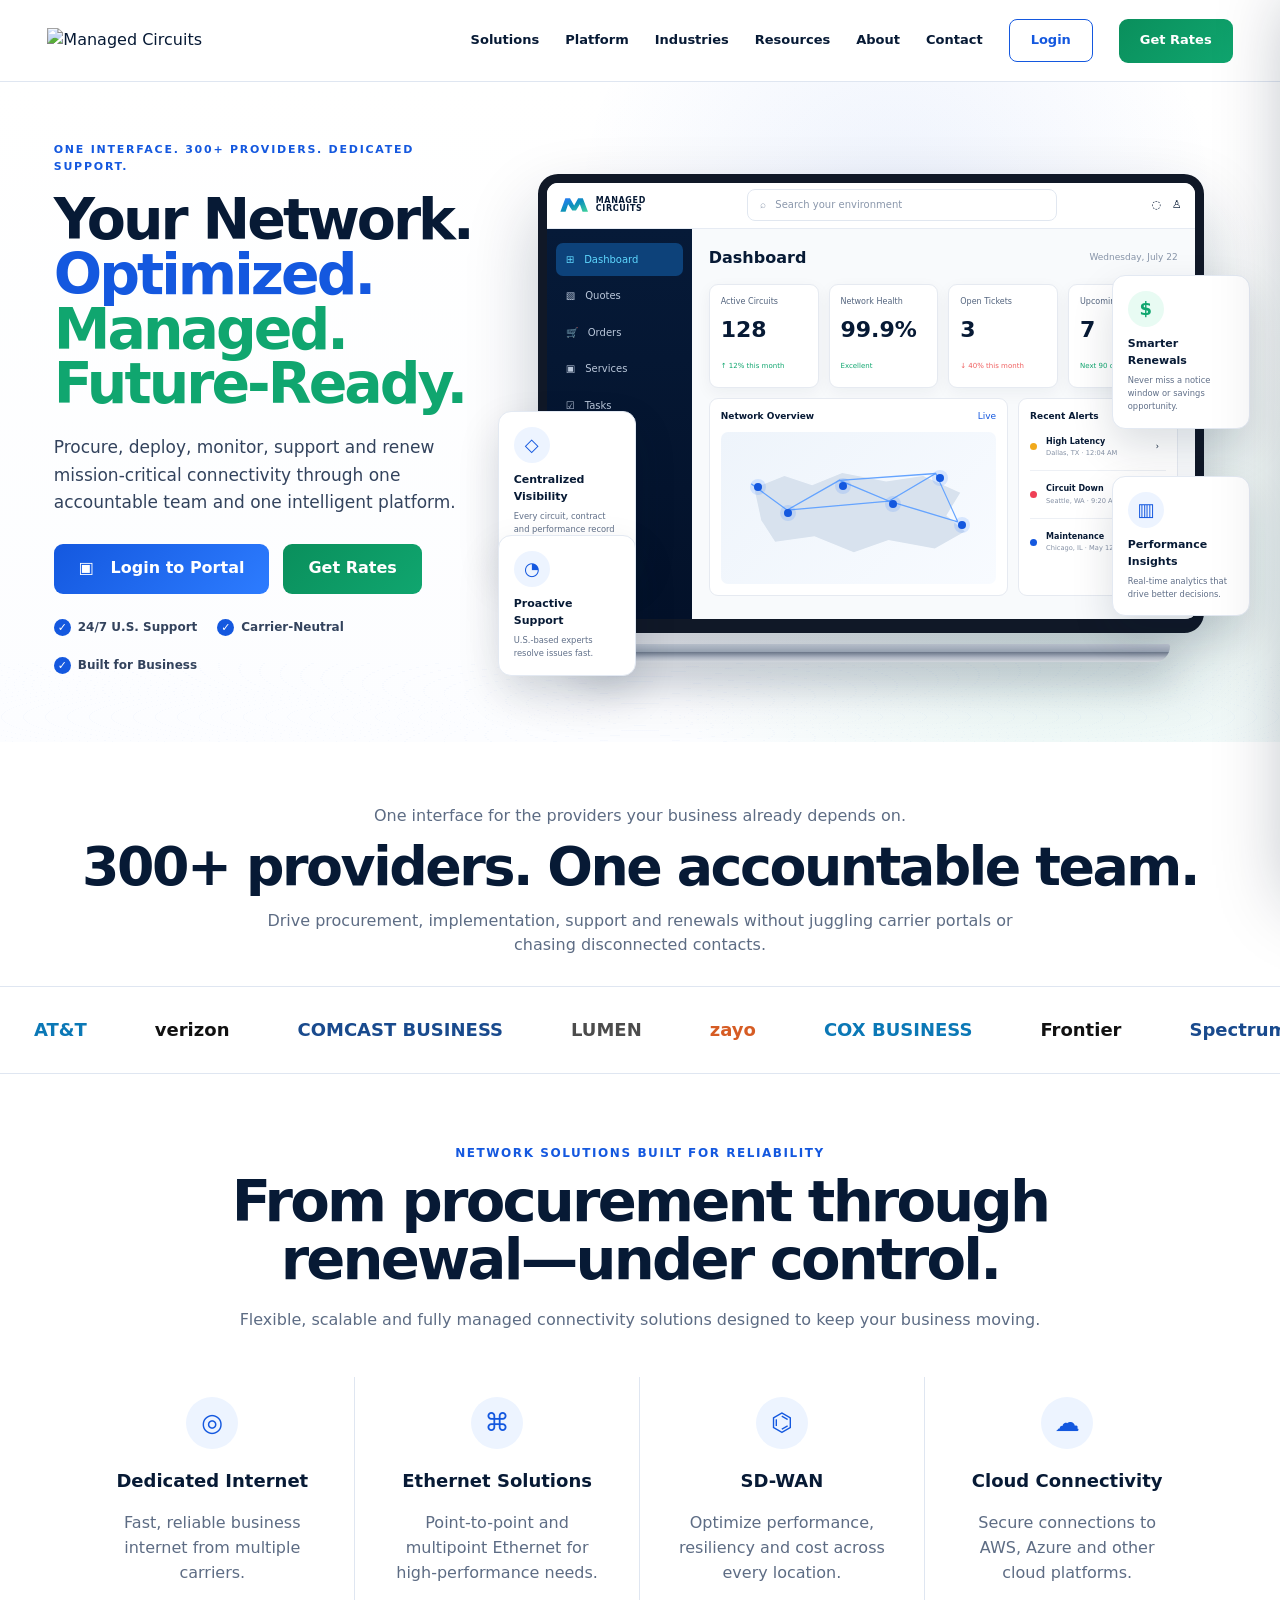
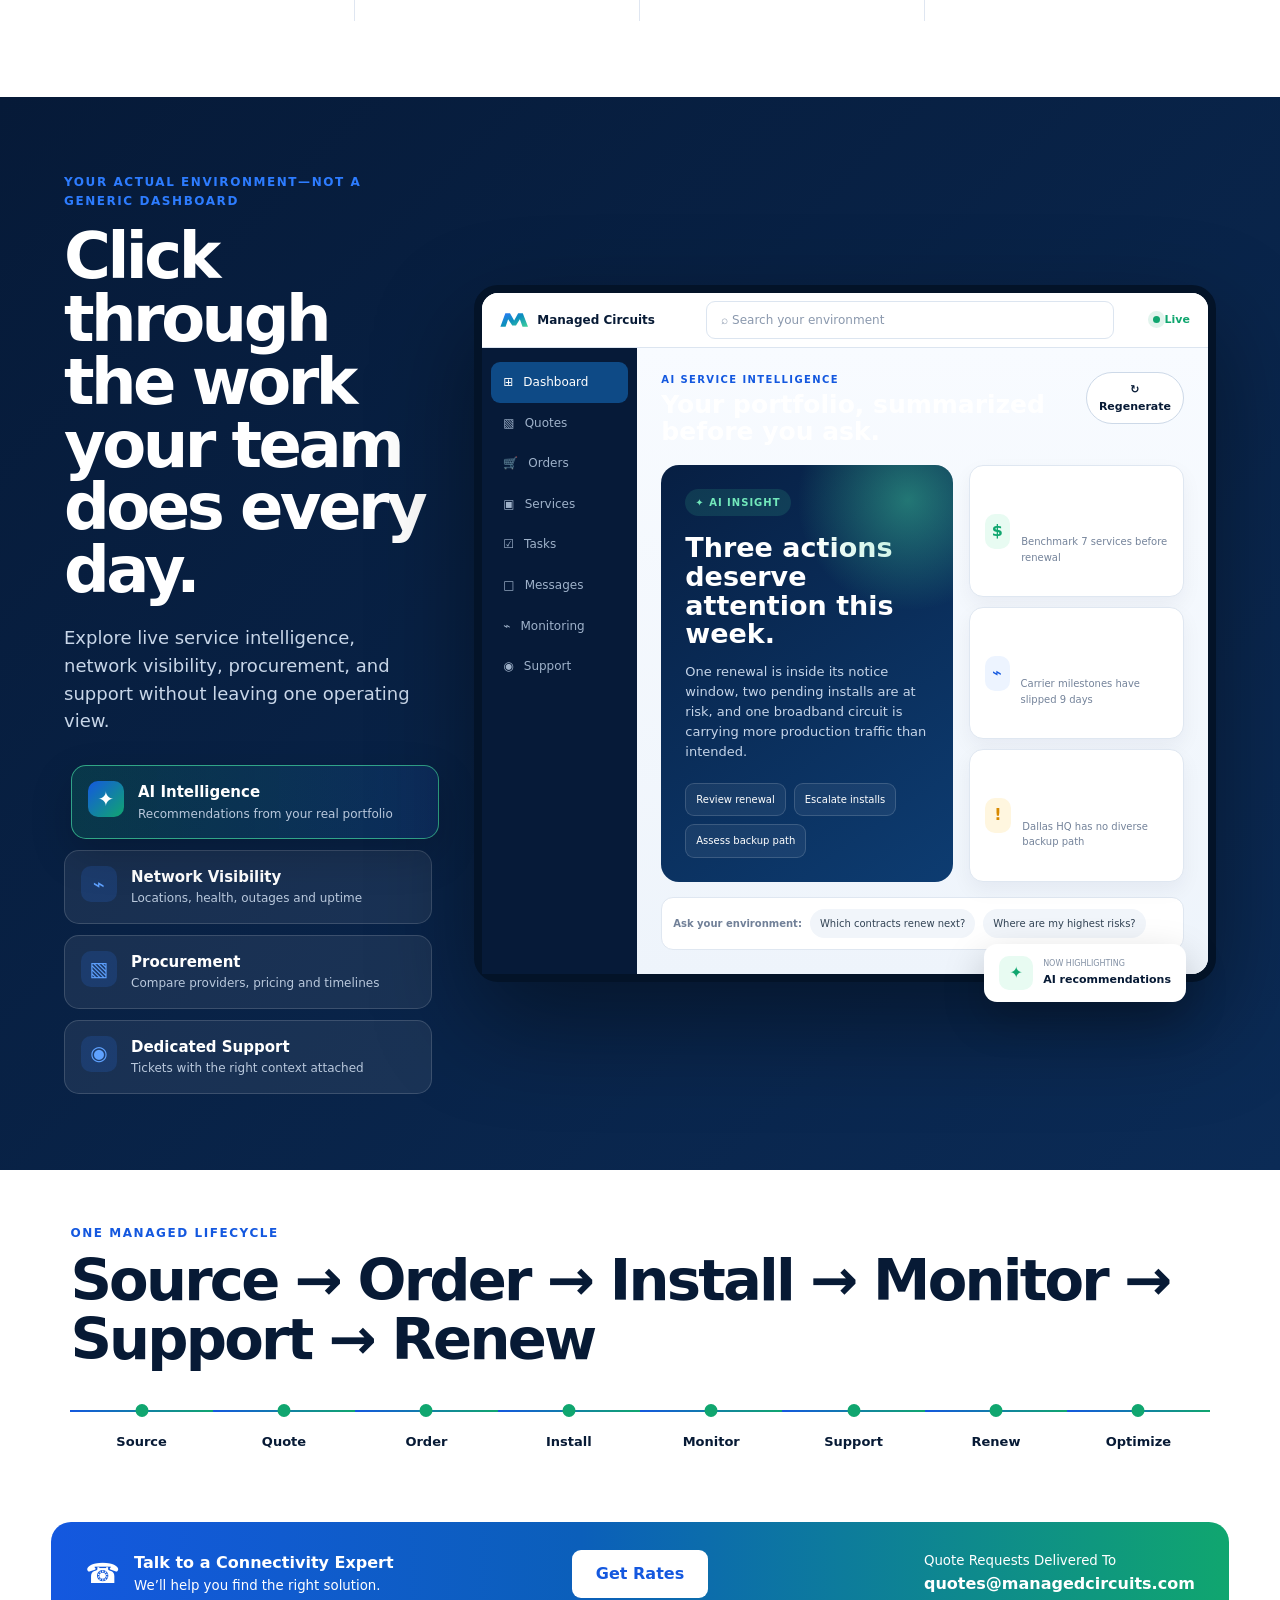
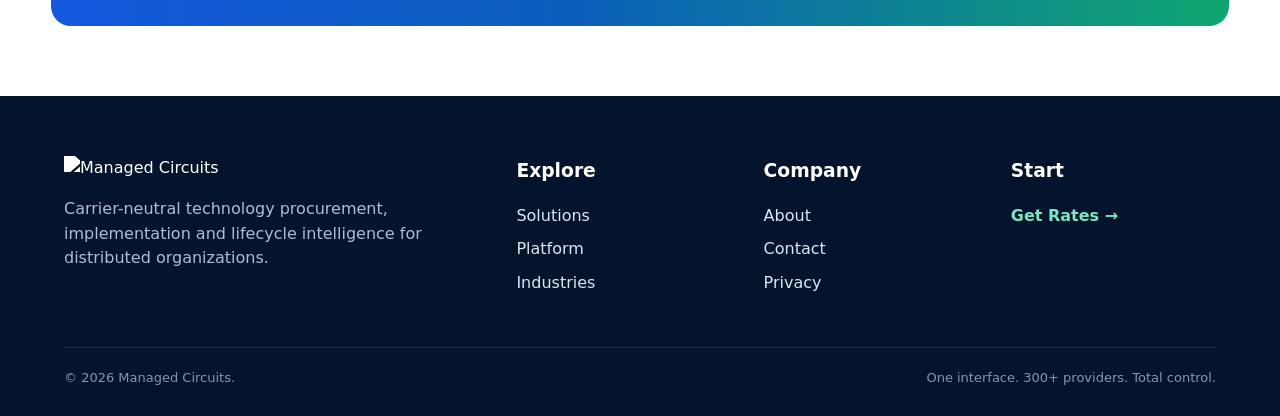
==== index.html @ 3e55af34 "Update website logo" ====
<!doctype html><html lang="en"><head><meta charset="utf-8"><meta name="viewport" content="width=device-width,initial-scale=1"><title>Managed Circuits | One Interface for 300+ Technology Providers</title><meta name="description" content="Procure, deploy, monitor, support and renew connectivity through one accountable team and one intelligent client platform."><link rel="canonical" href="https://managedcircuits.com/"><link rel="icon" type="image/png" href="/assets/images/favicon.png"><link rel="stylesheet" href="/assets/css/styles.css"></head><body>
<header class="site-header"><a class="brand" href="/"><img src="/assets/images/logo.png" alt="Managed Circuits"></a><button class="nav-toggle" aria-expanded="false">Menu</button><nav class="nav-links"><a href="/services/">Solutions</a><a href="/platform/">Platform</a><a href="/industries/">Industries</a><a href="/resources/">Resources</a><a href="/about.html">About</a><a href="/contact.html">Contact</a><a class="nav-login" href="https://app.managedcircuits.com/portal/login">Login</a><button class="button button-green button-small js-open-rates" type="button">Get Rates</button></nav></header>
<main>
<section class="hero hero-approved"><div class="hero-copy"><div class="eyebrow">One interface. 300+ providers. Dedicated support.</div><h1>Your Network.<br><span class="blue">Optimized.</span><br><span class="green">Managed. Future-Ready.</span></h1><p>Procure, deploy, monitor, support and renew mission-critical connectivity through one accountable team and one intelligent platform.</p><div class="hero-actions"><a class="button button-blue" href="https://app.managedcircuits.com/portal/login">▣ &nbsp; Login to Portal</a><button class="button button-green js-open-rates" type="button">Get Rates</button></div><div class="proof-strip"><span>24/7 U.S. Support</span><span>Carrier-Neutral</span><span>Built for Business</span></div></div>
<div class="portal-stage"><div class="portal-window"><div class="portal-top"><div class="portal-logo"><img src="/assets/images/logo-mark.svg" alt=""><span>MANAGED<br>CIRCUITS</span></div><div class="portal-search">⌕ &nbsp; Search your environment</div><div class="portal-icons">◌ &nbsp; ♙</div></div><div class="portal-body"><aside class="portal-sidebar"><a class="active">⊞ <span>Dashboard</span></a><a>▧ <span>Quotes</span></a><a>🛒 <span>Orders</span></a><a>▣ <span>Services</span></a><a>☑ <span>Tasks</span></a><a>□ <span>Messages</span></a><a>⌁ <span>Monitoring</span></a><a>◉ <span>Support</span></a><a>♧ <span>Users</span></a><a>♙ <span>Account</span></a></aside><section class="portal-main"><div class="portal-title"><strong>Dashboard</strong><small>Wednesday, July 22</small></div><div class="metric-grid"><div><small>Active Circuits</small><b>128</b><em>↑ 12% this month</em></div><div><small>Network Health</small><b>99.9%</b><em>Excellent</em></div><div><small>Open Tickets</small><b>3</b><em class="warn">↓ 40% this month</em></div><div><small>Upcoming Renewals</small><b>7</b><em>Next 90 days</em></div></div><div class="dash-lower"><div class="network-card"><div class="card-head"><b>Network Overview</b><span>Live</span></div><div class="map-art"><i style="left:12%;top:34%"></i><i style="left:23%;top:51%"></i><i style="left:43%;top:33%"></i><i style="left:61%;top:45%"></i><i style="left:78%;top:28%"></i><i style="left:86%;top:59%"></i><svg viewBox="0 0 500 220" preserveAspectRatio="none"><path d="M55 75 L120 113 L215 70 L305 100 L390 60 L430 130"/><path d="M120 113 L305 100 L430 130"/><path d="M215 70 L390 60"/></svg></div></div><div class="alerts-card"><div class="card-head"><b>Recent Alerts</b><span>View all</span></div><article><i class="amber"></i><div><b>High Latency</b><small>Dallas, TX · 12:04 AM</small></div><span>›</span></article><article><i class="red"></i><div><b>Circuit Down</b><small>Seattle, WA · 9:20 AM</small></div><span>›</span></article><article><i class="blue-dot"></i><div><b>Maintenance</b><small>Chicago, IL · May 12</small></div><span>›</span></article></div></div></section></div></div>
<div class="float-card float-left one"><span class="float-icon">◇</span><b>Centralized Visibility</b><small>Every circuit, contract and performance record in one place.</small></div><div class="float-card float-left two"><span class="float-icon">◔</span><b>Proactive Support</b><small>U.S.-based experts resolve issues fast.</small></div><div class="float-card float-right one"><span class="float-icon green-icon">$</span><b>Smarter Renewals</b><small>Never miss a notice window or savings opportunity.</small></div><div class="float-card float-right two"><span class="float-icon">▥</span><b>Performance Insights</b><small>Real-time analytics that drive better decisions.</small></div></div></section>
<section class="provider-intro"><p>One interface for the providers your business already depends on.</p><h2>300+ providers. One accountable team.</h2><p>Drive procurement, implementation, support and renewals without juggling carrier portals or chasing disconnected contacts.</p></section><div class="provider-marquee"><div class="provider-track"><span>AT&amp;T</span><span>verizon</span><span>COMCAST BUSINESS</span><span>LUMEN</span><span>zayo</span><span>COX BUSINESS</span><span>Frontier</span><span>Spectrum Enterprise</span><span>cogent</span><span>CROWN CASTLE</span><span>Uniti</span><span>MetTel</span><span>Windstream</span><span>Granite</span><span>AT&amp;T</span><span>verizon</span><span>COMCAST BUSINESS</span><span>LUMEN</span><span>zayo</span><span>COX BUSINESS</span><span>Frontier</span><span>Spectrum Enterprise</span><span>cogent</span><span>CROWN CASTLE</span><span>Uniti</span><span>MetTel</span><span>Windstream</span><span>Granite</span></div></div>
<section class="section solution-section"><div class="section-heading centered"><div class="eyebrow">Network solutions built for reliability</div><h2>From procurement through renewal—under control.</h2><p>Flexible, scalable and fully managed connectivity solutions designed to keep your business moving.</p></div><div class="solution-grid"><article><span>◎</span><h3>Dedicated Internet</h3><p>Fast, reliable business internet from multiple carriers.</p></article><article><span>⌘</span><h3>Ethernet Solutions</h3><p>Point-to-point and multipoint Ethernet for high-performance needs.</p></article><article><span>⌬</span><h3>SD-WAN</h3><p>Optimize performance, resiliency and cost across every location.</p></article><article><span>☁</span><h3>Cloud Connectivity</h3><p>Secure connections to AWS, Azure and other cloud platforms.</p></article></div></section>
<section class="section portal-experience" id="portal-experience">
  <div class="portal-experience-copy">
    <div class="eyebrow">Your actual environment—not a generic dashboard</div>
    <h2>Click through the work your team does every day.</h2>
    <p>Explore live service intelligence, network visibility, procurement, and support without leaving one operating view.</p>
    <div class="portal-tabs" role="tablist" aria-label="Portal preview views">
      <button class="portal-tab active" type="button" role="tab" aria-selected="true" data-portal-view="ai"><span>✦</span><b>AI Intelligence</b><small>Recommendations from your real portfolio</small></button>
      <button class="portal-tab" type="button" role="tab" aria-selected="false" data-portal-view="network"><span>⌁</span><b>Network Visibility</b><small>Locations, health, outages and uptime</small></button>
      <button class="portal-tab" type="button" role="tab" aria-selected="false" data-portal-view="procurement"><span>▧</span><b>Procurement</b><small>Compare providers, pricing and timelines</small></button>
      <button class="portal-tab" type="button" role="tab" aria-selected="false" data-portal-view="support"><span>◉</span><b>Dedicated Support</b><small>Tickets with the right context attached</small></button>
    </div>
  </div>
  <div class="interactive-portal" data-interactive-portal data-active-view="ai">
    <div class="interactive-portal-bar"><div class="portal-brand-mini"><img src="/assets/images/logo-mark.svg" alt=""><span>Managed Circuits</span></div><div class="portal-search-mini">⌕ Search your environment</div><div class="portal-live-dot">Live</div></div>
    <div class="interactive-portal-body">
      <aside class="interactive-sidebar" aria-label="Portal navigation">
        <button class="active" type="button" data-portal-view="ai">⊞ <span>Dashboard</span></button>
        <button type="button" data-portal-view="procurement">▧ <span>Quotes</span></button>
        <button type="button" data-portal-view="procurement">🛒 <span>Orders</span></button>
        <button type="button" data-portal-view="network">▣ <span>Services</span></button>
        <button type="button" data-portal-view="support">☑ <span>Tasks</span></button>
        <button type="button" data-portal-view="support">□ <span>Messages</span></button>
        <button type="button" data-portal-view="network">⌁ <span>Monitoring</span></button>
        <button type="button" data-portal-view="support">◉ <span>Support</span></button>
      </aside>
      <div class="interactive-canvas">
        <section class="portal-view active" data-view-panel="ai">
          <div class="view-head"><div><span class="view-kicker">AI service intelligence</span><h3>Your portfolio, summarized before you ask.</h3></div><button class="regenerate-demo" type="button">↻ Regenerate</button></div>
          <div class="ai-layout">
            <article class="ai-summary-card"><div class="ai-glow"></div><span class="ai-badge">✦ AI insight</span><h4>Three actions deserve attention this week.</h4><p>One renewal is inside its notice window, two pending installs are at risk, and one broadband circuit is carrying more production traffic than intended.</p><div class="ai-actions"><span>Review renewal</span><span>Escalate installs</span><span>Assess backup path</span></div></article>
            <div class="insight-stack"><article><span class="insight-icon green">$</span><div><b>Save an estimated $1,840/mo</b><small>Benchmark 7 services before renewal</small></div></article><article><span class="insight-icon blue">⌁</span><div><b>2 installations need escalation</b><small>Carrier milestones have slipped 9 days</small></div></article><article><span class="insight-icon amber">!</span><div><b>1 resiliency gap identified</b><small>Dallas HQ has no diverse backup path</small></div></article></div>
          </div>
          <div class="ai-query-row"><span>Ask your environment:</span><button type="button">Which contracts renew next?</button><button type="button">Where are my highest risks?</button></div>
        </section>
        <section class="portal-view" data-view-panel="network">
          <div class="view-head"><div><span class="view-kicker">Network visibility</span><h3>Every location and service, alive on one map.</h3></div><span class="status-pill">99.97% portfolio uptime</span></div>
          <div class="network-demo-grid">
            <div class="network-map-demo"><svg viewBox="0 0 700 360" preserveAspectRatio="none" aria-hidden="true"><path d="M85 210 C180 115 245 260 335 160 S500 100 615 205"/><path d="M125 120 C230 220 330 80 430 205 S560 290 635 150"/><path d="M180 285 C270 230 345 315 470 235"/></svg><i style="left:11%;top:58%"></i><i style="left:18%;top:29%"></i><i style="left:34%;top:65%"></i><i style="left:49%;top:38%"></i><i style="left:62%;top:59%"></i><i style="left:79%;top:28%"></i><i class="warning" style="left:87%;top:59%"></i><span class="map-label label-one">Chicago · Healthy</span><span class="map-label label-two">Dallas · High latency</span></div>
            <div class="network-side-list"><article><span class="dot green-dot"></span><div><b>350 E Cermak Rd</b><small>Zayo DIA · 99.99% uptime</small></div><em>Healthy</em></article><article><span class="dot green-dot"></span><div><b>655 N Franklin St</b><small>AT&amp;T DIA · 99.97% uptime</small></div><em>Healthy</em></article><article class="alert-row"><span class="dot amber-dot"></span><div><b>123 Main St</b><small>Spectrum · packet loss detected</small></div><em>Investigate</em></article><article><span class="dot blue-dot"></span><div><b>900 N Alameda St</b><small>Comcast Business · install pending</small></div><em>Pending</em></article></div>
          </div>
        </section>
        <section class="portal-view" data-view-panel="procurement">
          <div class="view-head"><div><span class="view-kicker">Procurement control</span><h3>Compare the market without rebuilding the spreadsheet.</h3></div><span class="status-pill">12 provider responses</span></div>
          <div class="quote-table-demo"><div class="quote-table-head"><span>Provider</span><span>Service</span><span>Monthly</span><span>Install</span><span>Score</span></div><article class="recommended"><span><b>AT&amp;T</b><small>Dedicated Internet</small></span><span>1 Gbps</span><span><b>$1,245</b><small>$0 NRC</small></span><span>45–60 days</span><span><b>94</b><small>Recommended</small></span></article><article><span><b>Zayo</b><small>Dedicated Internet</small></span><span>1 Gbps</span><span><b>$1,190</b><small>$1,500 NRC</small></span><span>60–90 days</span><span><b>88</b><small>Best price</small></span></article><article><span><b>Comcast</b><small>Dedicated Internet</small></span><span>1 Gbps</span><span><b>$1,330</b><small>$500 NRC</small></span><span>30–45 days</span><span><b>91</b><small>Fastest install</small></span></article></div>
          <div class="procurement-insight"><span>✦</span><div><b>AI recommendation</b><p>AT&amp;T offers the strongest total value after weighting install risk, term flexibility, SLA and total cost.</p></div><button type="button">Compare details</button></div>
        </section>
        <section class="portal-view" data-view-panel="support">
          <div class="view-head"><div><span class="view-kicker">Dedicated support</span><h3>Every ticket begins with the right service context.</h3></div><button class="new-ticket-demo" type="button">+ New ticket</button></div>
          <div class="support-layout"><div class="ticket-card-demo"><div class="ticket-title"><span class="severity-dot"></span><div><b>High latency — Dallas HQ</b><small>Ticket MC-2048 · Opened 9:18 AM</small></div><span class="ticket-status">In progress</span></div><div class="ticket-context"><span><small>Provider</small><b>AT&amp;T</b></span><span><small>Circuit ID</small><b>ATT-DIA-88341</b></span><span><small>Service</small><b>1 Gbps DIA</b></span><span><small>SLA</small><b>4-hour repair</b></span></div><div class="ticket-timeline"><article class="done"><i></i><div><b>Automated monitoring alert received</b><small>9:18 AM</small></div></article><article class="done"><i></i><div><b>Carrier ticket created with service details attached</b><small>9:21 AM</small></div></article><article class="active"><i></i><div><b>Escalation desk testing provider edge</b><small>9:42 AM</small></div></article><article><i></i><div><b>Client update scheduled</b><small>10:15 AM</small></div></article></div></div><aside class="support-contact-card"><span>Dedicated support owner</span><div class="avatar-demo">MC</div><b>Managed Circuits NOC</b><small>U.S.-based support · 24/7</small><button type="button">Message support</button></aside></div>
        </section>
      </div>
    </div>
    <div class="portal-focus-card"><span>✦</span><div><small>Now highlighting</small><b data-focus-label>AI recommendations</b></div></div>
  </div>
</section>
<section class="section lifecycle"><div><div class="eyebrow">One managed lifecycle</div><h2>Source → Order → Install → Monitor → Support → Renew</h2></div><div class="lifecycle-line"><span>Source</span><span>Quote</span><span>Order</span><span>Install</span><span>Monitor</span><span>Support</span><span>Renew</span><span>Optimize</span></div></section>
<section class="cta-bar"><div><span>☎</span><div><b>Talk to a Connectivity Expert</b><small>We’ll help you find the right solution.</small></div></div><button class="button button-light js-open-rates">Get Rates</button><div><small>Quote Requests Delivered To</small><b>quotes@managedcircuits.com</b></div></section>
</main>
<div class="rates-overlay" data-rates-overlay hidden></div><aside class="rates-drawer" data-rates-drawer aria-hidden="true" aria-label="Get Rates"><button class="rates-close" type="button" aria-label="Close quote form">×</button><div class="rates-head"><span>Managed Circuits</span><h2>Get Rates</h2><p>Tell us what you need. We’ll build the right solution.</p></div><div class="rates-progress"><button class="active" type="button" data-progress="1"><b>1</b><small>Location</small></button><button type="button" data-progress="2"><b>2</b><small>Service</small></button><button type="button" data-progress="3"><b>3</b><small>Requirements</small></button><button type="button" data-progress="4"><b>4</b><small>Contact</small></button><button type="button" data-progress="5"><b>5</b><small>Review</small></button></div><form id="quote-form" action="https://formsubmit.co/ajax/quotes@managedcircuits.com" method="POST"><input type="hidden" name="_subject" value="New Managed Circuits Quote Request"><input type="hidden" name="_template" value="table"><input type="hidden" name="_captcha" value="false">
<section class="rate-step active" data-step="1"><span class="step-kicker">Step 1 of 5</span><h3>Where is service needed?</h3><div class="field-grid"><label class="wide">Service address<input name="Service Address" placeholder="Street address, city, state and ZIP" required></label><label>Location name<input name="Location Name" placeholder="HQ, Store 12, Warehouse"></label><label>Location type<select name="Location Type"><option>Business office</option><option>Retail</option><option>Warehouse</option><option>Healthcare</option><option>Data center</option><option>New construction</option><option>Other</option></select></label><label>Number of locations<select name="Number of Locations"><option>1</option><option>2–5</option><option>6–20</option><option>21–100</option><option>100+</option></select></label></div></section>
<section class="rate-step" data-step="2"><span class="step-kicker">Step 2 of 5</span><h3>What type of service do you need?</h3><div class="choice-grid service-choices"><label><input type="radio" name="Service Type" value="Dedicated Internet" required><span>◎<b>Dedicated Internet</b><small>Business-class fiber and DIA</small></span></label><label><input type="radio" name="Service Type" value="Broadband"><span>◉<b>Broadband</b><small>Cable, fiber or fixed wireless</small></span></label><label><input type="radio" name="Service Type" value="Ethernet"><span>⌘<b>Ethernet</b><small>Point-to-point or multipoint</small></span></label><label><input type="radio" name="Service Type" value="SD-WAN"><span>⌬<b>SD-WAN / SASE</b><small>Managed network transformation</small></span></label><label><input type="radio" name="Service Type" value="Voice / UCaaS"><span>☎<b>Voice / UCaaS</b><small>Cloud voice and collaboration</small></span></label><label><input type="radio" name="Service Type" value="Other"><span>•••<b>Other</b><small>Cloud, colocation, security or more</small></span></label></div></section>
<section class="rate-step" data-step="3"><span class="step-kicker">Step 3 of 5</span><h3>Configure your requirements</h3><label>Preferred bandwidth<div class="choice-grid bandwidth"><label><input type="radio" name="Bandwidth" value="100 Mbps" required><span>100 Mbps</span></label><label><input type="radio" name="Bandwidth" value="500 Mbps"><span>500 Mbps</span></label><label><input type="radio" name="Bandwidth" value="1 Gbps"><span>1 Gbps</span></label><label><input type="radio" name="Bandwidth" value="10 Gbps"><span>10 Gbps</span></label><label><input type="radio" name="Bandwidth" value="Unsure"><span>Help me choose</span></label></div></label><div class="field-grid"><label>Desired install date<input type="date" name="Desired Install Date"></label><label>Preferred contract term<select name="Contract Term"><option>Flexible / unsure</option><option>12 months</option><option>24 months</option><option>36 months</option><option>60 months</option></select></label><label class="wide">Special requirements<textarea name="Special Requirements" rows="4" placeholder="Backup circuit, static IPs, construction timing, provider preferences, SLA requirements..."></textarea></label></div></section>
<section class="rate-step" data-step="4"><span class="step-kicker">Step 4 of 5</span><h3>How can we reach you?</h3><div class="field-grid"><label>First name<input name="First Name" required></label><label>Last name<input name="Last Name" required></label><label>Business email<input type="email" name="Email" required></label><label>Phone<input type="tel" name="Phone" required></label><label>Company<input name="Company" required></label><label>Website<input name="Website" placeholder="company.com"></label></div></section>
<section class="rate-step" data-step="5"><span class="step-kicker">Step 5 of 5</span><h3>Review your request</h3><div class="review-card" data-review></div><label class="consent"><input type="checkbox" required> <span>I confirm this information is accurate and may be used to prepare my quote.</span></label></section>
<section class="rates-success" data-success hidden><div class="success-check">✓</div><h3>Request received.</h3><p>Your request has been routed to <strong>quotes@managedcircuits.com</strong>. Our team will follow up shortly.</p></section><div class="rates-actions"><button class="button button-ghost rates-back" type="button">Back</button><button class="button button-green rates-next" type="button">Next →</button><button class="button button-green rates-submit" type="submit" hidden>Submit Request</button></div><p class="form-note">Your information is used only to prepare and respond to this request.</p></form></aside>
<footer class="site-footer"><div><img class="footer-logo" src="/assets/images/logo.png" alt="Managed Circuits"><p>Carrier-neutral technology procurement, implementation and lifecycle intelligence for distributed organizations.</p></div><div><h3>Explore</h3><a href="/services/">Solutions</a><a href="/platform/">Platform</a><a href="/industries/">Industries</a></div><div><h3>Company</h3><a href="/about.html">About</a><a href="/contact.html">Contact</a><a href="/privacy.html">Privacy</a></div><div><h3>Start</h3><button class="text-link js-open-rates">Get Rates →</button></div><div class="footer-bottom"><span>© 2026 Managed Circuits.</span><span>One interface. 300+ providers. Total control.</span></div></footer><script src="/assets/js/site.js" defer></script></body></html>
---- assets/css/styles.css ----
:root{--navy:#061a38;--navy2:#0b2b56;--blue:#1458df;--blue2:#2d7cff;--green:#10a66f;--green2:#42d69f;--ink:#071a35;--muted:#5d6c84;--paper:#f7f9fc;--line:#dfe6f1;--white:#fff;--shadow:0 24px 70px rgba(9,30,66,.12);--radius:22px}*{box-sizing:border-box}html{scroll-behavior:smooth}body{margin:0;background:#fff;color:var(--ink);font-family:Inter,ui-sans-serif,system-ui,-apple-system,BlinkMacSystemFont,"Segoe UI",sans-serif;line-height:1.55}body.drawer-open{overflow:hidden}a{color:inherit;text-decoration:none}button,input,select,textarea{font:inherit}button{cursor:pointer}img{max-width:100%;display:block}.site-header{position:sticky;top:0;z-index:80;display:flex;align-items:center;justify-content:space-between;min-height:78px;padding:12px clamp(22px,4.5vw,70px);background:rgba(255,255,255,.95);backdrop-filter:blur(18px);border-bottom:1px solid var(--line)}.brand img{width:225px;height:auto}.nav-links{display:flex;align-items:center;gap:24px;font-size:14px;font-weight:750}.nav-links>a:not(.nav-login):hover{color:var(--blue)}.nav-login{padding:10px 18px;border:1px solid var(--blue);border-radius:9px;color:var(--blue)}.nav-toggle{display:none}.button{display:inline-flex;align-items:center;justify-content:center;min-height:48px;padding:0 24px;border:0;border-radius:9px;font-weight:850;transition:.2s;white-space:nowrap}.button:hover{transform:translateY(-2px);box-shadow:0 12px 28px rgba(12,58,140,.18)}.button-small{min-height:42px;padding:0 18px}.button-blue{background:linear-gradient(135deg,var(--blue),var(--blue2));color:#fff}.button-green{background:linear-gradient(135deg,#0a8f5c,var(--green));color:#fff}.button-light{background:#fff;color:var(--blue)}.button-ghost{background:#fff;color:var(--blue);border:1px solid #b9c8e1}.eyebrow{text-transform:uppercase;letter-spacing:.13em;font-size:12px;font-weight:900;color:var(--blue)}.hero-approved{position:relative;display:grid;grid-template-columns:.82fr 1.18fr;align-items:center;gap:42px;min-height:680px;padding:62px clamp(26px,4.5vw,72px) 45px;overflow:hidden;background:radial-gradient(circle at 75% 30%,rgba(45,124,255,.12),transparent 31%),radial-gradient(circle at 83% 70%,rgba(66,214,159,.13),transparent 34%),linear-gradient(180deg,#fff 0%,#fbfdff 100%)}.hero-approved:after{content:"";position:absolute;left:-5%;right:-5%;bottom:-70px;height:260px;background:repeating-radial-gradient(ellipse at center,rgba(20,88,223,.08) 0 1px,transparent 1px 22px);opacity:.55;transform:scaleY(.45);pointer-events:none}.hero-copy{position:relative;z-index:2;max-width:560px}.hero-copy h1{font-size:clamp(46px,5.4vw,79px);line-height:.96;letter-spacing:-.055em;margin:17px 0 24px}.hero-copy .blue{color:var(--blue)}.hero-copy .green{color:var(--green)}.hero-copy p{font-size:19px;color:#33435d;max-width:530px}.hero-actions{display:flex;gap:14px;margin:28px 0 25px}.proof-strip{display:flex;flex-wrap:wrap;gap:18px;font-size:13px;font-weight:800;color:#33435d}.proof-strip span:before{content:"✓";display:inline-grid;place-items:center;width:17px;height:17px;border-radius:50%;background:var(--blue);color:#fff;margin-right:7px;font-size:11px}.portal-stage{position:relative;z-index:2;min-width:0;padding:18px 58px 28px 28px}.portal-window{background:#fff;border:10px solid #101827;border-bottom-width:17px;border-radius:24px;box-shadow:0 35px 80px rgba(9,30,66,.28);overflow:hidden;min-height:455px}.portal-top{height:48px;display:grid;grid-template-columns:150px 1fr 90px;gap:18px;align-items:center;padding:0 13px;border-bottom:1px solid #e6ebf3;background:#fff}.portal-logo{display:flex;align-items:center;gap:8px;font-size:8px;line-height:1.05;font-weight:900;letter-spacing:.08em}.portal-logo img{width:28px}.portal-search{justify-self:center;width:min(310px,100%);padding:7px 12px;border:1px solid #e1e7f0;border-radius:8px;font-size:10px;color:#8a97ab}.portal-icons{font-size:11px;text-align:right}.portal-body{display:grid;grid-template-columns:150px 1fr;min-height:390px}.portal-sidebar{background:linear-gradient(180deg,#061a38,#031129);padding:14px 9px;display:flex;flex-direction:column;gap:3px}.portal-sidebar a{display:flex;align-items:center;gap:10px;color:#bac7da;font-size:10px;padding:9px 10px;border-radius:7px}.portal-sidebar a.active{background:#0d427a;color:#5fd8ff}.portal-sidebar a:hover{background:#10294c}.portal-main{padding:18px;background:#f8fafc;min-width:0}.portal-title{display:flex;justify-content:space-between;align-items:center;margin-bottom:14px}.portal-title strong{font-size:16px}.portal-title small{font-size:9px;color:#8794a8}.metric-grid{display:grid;grid-template-columns:repeat(4,1fr);gap:10px}.metric-grid>div{background:#fff;border:1px solid #e6eaf1;border-radius:9px;padding:12px;box-shadow:0 5px 16px rgba(9,30,66,.05)}.metric-grid small{display:block;font-size:8px;color:#53647e}.metric-grid b{display:block;font-size:22px;margin:4px 0}.metric-grid em{font-style:normal;font-size:7px;color:var(--green)}.metric-grid em.warn{color:#ef5f5f}.dash-lower{display:grid;grid-template-columns:1.5fr .8fr;gap:10px;margin-top:10px}.network-card,.alerts-card{background:#fff;border:1px solid #e6eaf1;border-radius:9px;padding:11px;min-height:208px}.card-head{display:flex;justify-content:space-between;font-size:9px}.card-head span{color:var(--blue)}.map-art{position:relative;height:162px;margin-top:8px;border-radius:7px;overflow:hidden;background:linear-gradient(135deg,#eef4fb,#f8fbff)}.map-art:before{content:"";position:absolute;inset:23% 8% 15%;background:#d8e2ee;clip-path:polygon(5% 23%,18% 10%,30% 20%,43% 7%,62% 16%,78% 10%,94% 28%,88% 52%,96% 69%,83% 87%,63% 78%,48% 91%,31% 74%,14% 80%,8% 57%)}.map-art svg{position:absolute;inset:0;width:100%;height:100%;z-index:2;fill:none;stroke:#65a4ff;stroke-width:2}.map-art i{position:absolute;z-index:3;width:8px;height:8px;border-radius:50%;background:var(--blue);box-shadow:0 0 0 4px rgba(45,124,255,.15)}.alerts-card article{display:grid;grid-template-columns:8px 1fr 10px;gap:8px;align-items:center;padding:12px 0;border-bottom:1px solid #edf0f5;font-size:8px}.alerts-card article:last-child{border:0}.alerts-card article i{width:7px;height:7px;border-radius:50%}.amber{background:#f1a91b}.red{background:#ef4056}.blue-dot{background:var(--blue)}.alerts-card article b,.alerts-card article small{display:block}.alerts-card article small{color:#8490a4}.float-card{position:absolute;width:145px;padding:16px;background:#fff;border:1px solid #e3e9f2;border-radius:14px;box-shadow:0 20px 50px rgba(9,30,66,.16);font-size:10px;z-index:4}.float-card b,.float-card small{display:block}.float-card b{font-size:11px;margin:8px 0 5px}.float-card small{color:#617089}.float-left{left:-1px}.float-right{right:-1px}.float-left.one{top:55%}.float-left.two{top:79%}.float-right.one{top:23%}.float-right.two{top:63%}.float-icon{display:grid;place-items:center;width:38px;height:38px;border-radius:50%;background:#edf4ff;color:var(--blue);font-size:20px;font-weight:900}.green-icon{background:#e8fbf3;color:var(--green)}.provider-intro{text-align:center;padding:48px 22px 24px}.provider-intro p{color:var(--muted);margin:4px auto;max-width:760px}.provider-intro h2{font-size:clamp(34px,4.2vw,58px);line-height:1;letter-spacing:-.045em;margin:11px 0 15px}.provider-marquee{overflow:hidden;border-top:1px solid var(--line);border-bottom:1px solid var(--line);background:#fff}.provider-track{display:flex;width:max-content;animation:marquee 34s linear infinite}.provider-track span{display:grid;place-items:center;height:86px;padding:0 34px;font-weight:900;font-size:18px;color:#4a5870;white-space:nowrap}.provider-track span:nth-child(5n+1){color:#0b78b6}.provider-track span:nth-child(5n+2){color:#111}.provider-track span:nth-child(5n+3){color:#194a8d}.provider-track span:nth-child(5n+4){color:#4c4c4c}.provider-track span:nth-child(5n){color:#d65c24}@keyframes marquee{to{transform:translateX(-50%)}}.section{padding:72px clamp(24px,5.5vw,90px);max-width:1500px;margin:auto}.section-heading.centered{text-align:center;max-width:840px;margin:0 auto 44px}.section h2{font-size:clamp(38px,4.5vw,64px);line-height:1.02;letter-spacing:-.048em;margin:10px 0 18px}.section p{color:var(--muted)}.solution-section{padding-top:70px;padding-bottom:76px}.solution-grid{display:grid;grid-template-columns:repeat(4,1fr);gap:0}.solution-grid article{text-align:center;padding:20px 35px;border-right:1px solid var(--line)}.solution-grid article:last-child{border:0}.solution-grid span{display:grid;place-items:center;width:52px;height:52px;margin:0 auto 18px;border-radius:50%;background:#edf4ff;color:var(--blue);font-size:25px}.solution-grid h3{font-size:18px;margin:0 0 10px}.real-portal{display:grid;grid-template-columns:.72fr 1.28fr;gap:52px;align-items:center;background:linear-gradient(135deg,#061a38,#0b2e56);color:#fff;border-radius:30px;margin-bottom:70px}.real-portal p{color:#c4d3e4}.mini-cards{display:grid;gap:10px;margin-top:24px}.mini-cards div{padding:14px 16px;background:rgba(255,255,255,.08);border:1px solid rgba(255,255,255,.12);border-radius:12px}.mini-cards b,.mini-cards span{display:block}.mini-cards span{font-size:13px;color:#c7d3e2}.real-shot{position:relative;border:8px solid #0b1423;border-radius:18px;overflow:hidden;box-shadow:0 30px 70px rgba(0,0,0,.35);height:480px}.real-shot img{width:100%;height:100%;object-fit:cover;object-position:42% center;filter:contrast(1.08) saturate(1.08)}.shot-label{position:absolute;padding:10px 14px;border-radius:10px;background:#fff;color:var(--ink);font-weight:900;font-size:12px;box-shadow:0 12px 28px rgba(0,0,0,.2)}.shot-label.top{top:18px;right:18px}.shot-label.bottom{bottom:18px;left:18px}.lifecycle{padding-top:54px;padding-bottom:70px}.lifecycle-line{display:grid;grid-template-columns:repeat(8,1fr);margin-top:34px}.lifecycle-line span{position:relative;text-align:center;padding-top:28px;font-size:13px;font-weight:850}.lifecycle-line span:before{content:"";position:absolute;top:0;left:50%;width:13px;height:13px;border-radius:50%;background:var(--green);transform:translateX(-50%);z-index:2}.lifecycle-line span:after{content:"";position:absolute;top:6px;left:0;right:0;height:2px;background:linear-gradient(90deg,var(--blue),var(--green));z-index:1}.cta-bar{display:grid;grid-template-columns:1fr auto 1fr;align-items:center;gap:30px;margin:0 clamp(18px,4vw,60px) 70px;padding:28px 34px;border-radius:20px;background:linear-gradient(90deg,var(--blue),#0b5fba 45%,var(--green));color:#fff}.cta-bar>div{display:flex;align-items:center;gap:14px}.cta-bar>div:last-child{justify-self:end;display:block}.cta-bar b,.cta-bar small{display:block}.cta-bar span{font-size:28px}.site-footer{display:grid;grid-template-columns:2fr 1fr 1fr 1fr;gap:42px;padding:60px clamp(24px,5vw,80px) 28px;background:#04142c;color:#fff}.footer-logo{width:230px;filter:brightness(0) invert(1)}.site-footer p{color:#aebed2;max-width:440px}.site-footer a,.site-footer button{display:block;margin:9px 0;color:#dbe6f3;background:transparent;border:0;padding:0}.site-footer h3{margin-top:0}.text-link{font-weight:850;color:#7ce5bd!important}.footer-bottom{grid-column:1/-1;display:flex;justify-content:space-between;border-top:1px solid #1a3152;padding-top:20px;color:#8397b1;font-size:13px}.rates-overlay{position:fixed;inset:0;z-index:100;background:rgba(4,20,44,.5);backdrop-filter:blur(4px)}.rates-drawer{position:fixed;top:0;right:0;bottom:0;z-index:110;width:min(720px,94vw);background:#f7f9fc;box-shadow:-24px 0 70px rgba(4,20,44,.3);transform:translateX(105%);transition:transform .35s ease;overflow:auto}.rates-drawer.open{transform:translateX(0)}.rates-close{position:absolute;right:18px;top:14px;z-index:2;width:38px;height:38px;border-radius:50%;border:1px solid rgba(255,255,255,.45);background:rgba(255,255,255,.12);color:#fff;font-size:25px}.rates-head{padding:32px 42px 24px;background:linear-gradient(115deg,var(--blue),#0c63bc 60%,var(--green));color:#fff}.rates-head span{text-transform:uppercase;letter-spacing:.14em;font-size:11px;font-weight:900}.rates-head h2{font-size:40px;margin:5px 0 2px}.rates-head p{margin:0;color:#dfeaff}.rates-progress{display:grid;grid-template-columns:repeat(5,1fr);gap:0;padding:20px 36px 6px;background:#fff;border-bottom:1px solid var(--line)}.rates-progress button{position:relative;border:0;background:transparent;color:#8d9ab0;padding:0 2px 16px}.rates-progress button:after{content:"";position:absolute;top:15px;left:50%;width:100%;height:1px;background:#d4ddea;z-index:0}.rates-progress button:last-child:after{display:none}.rates-progress b{position:relative;z-index:1;display:grid;place-items:center;width:31px;height:31px;margin:auto;border:1px solid #bac7d8;border-radius:50%;background:#fff}.rates-progress small{display:block;margin-top:7px;font-size:10px}.rates-progress button.active{color:var(--green)}.rates-progress button.active b{background:var(--green);border-color:var(--green);color:#fff}.rates-drawer form{padding:26px 38px 38px}.rate-step{display:none;animation:stepIn .25s ease}.rate-step.active{display:block}.step-kicker{display:block;color:var(--green);font-weight:900;font-size:11px;text-transform:uppercase;letter-spacing:.12em}.rate-step h3{font-size:27px;margin:7px 0 20px}.field-grid{display:grid;grid-template-columns:1fr 1fr;gap:16px}.field-grid .wide{grid-column:1/-1}.rate-step label{font-weight:750;font-size:13px}.rate-step input,.rate-step select,.rate-step textarea{width:100%;margin-top:7px;padding:13px 14px;border:1px solid #cdd7e6;border-radius:9px;background:#fff;color:var(--ink);outline:none}.rate-step input:focus,.rate-step select:focus,.rate-step textarea:focus{border-color:var(--blue);box-shadow:0 0 0 3px rgba(20,88,223,.1)}.choice-grid{display:grid;grid-template-columns:repeat(3,1fr);gap:12px}.choice-grid label{position:relative}.choice-grid input{position:absolute;opacity:0;pointer-events:none}.choice-grid span{display:flex;flex-direction:column;min-height:125px;padding:17px;border:1px solid #d6deea;border-radius:12px;background:#fff;font-size:22px;transition:.2s}.choice-grid span b{font-size:13px;margin-top:auto}.choice-grid span small{font-size:10px;color:var(--muted);font-weight:500}.choice-grid input:checked+span{border-color:var(--green);box-shadow:0 0 0 3px rgba(16,166,111,.12);background:#f4fff9;color:var(--green)}.choice-grid.bandwidth{grid-template-columns:repeat(5,1fr);margin:9px 0 22px}.choice-grid.bandwidth span{min-height:auto;text-align:center;display:block;padding:13px 8px;font-size:12px}.rates-actions{display:flex;justify-content:space-between;gap:12px;margin-top:24px}.rates-back{visibility:hidden}.rates-actions .button{min-width:125px}.review-card{display:grid;gap:0;border:1px solid var(--line);border-radius:14px;background:#fff;overflow:hidden}.review-row{display:grid;grid-template-columns:145px 1fr;gap:12px;padding:12px 15px;border-bottom:1px solid #edf1f6;font-size:13px}.review-row:last-child{border:0}.review-row b{color:#65738a}.consent{display:flex!important;align-items:flex-start;gap:9px;margin-top:18px}.consent input{width:auto;margin-top:3px}.form-note{text-align:center;color:#7f8ca2;font-size:11px}.rates-success{text-align:center;padding:50px 20px}.success-check{display:grid;place-items:center;width:70px;height:70px;margin:auto;border-radius:50%;background:#e8fbf2;color:var(--green);font-size:38px}.rates-success h3{font-size:31px;margin:17px 0 8px}@keyframes stepIn{from{opacity:0;transform:translateX(12px)}to{opacity:1;transform:none}}.page-hero{padding:85px clamp(24px,7vw,110px);background:linear-gradient(135deg,#f7faff,#eef9f5)}.page-hero h1{font-size:clamp(45px,6vw,82px);line-height:.98;letter-spacing:-.05em;max-width:1000px;margin:14px 0}.page-hero p{font-size:20px;max-width:820px;color:var(--muted)}.split{display:grid;grid-template-columns:1fr 1fr;gap:60px}.cards{display:grid;gap:18px}.cards.three{grid-template-columns:repeat(3,1fr)}.cards.four{grid-template-columns:repeat(4,1fr)}.card{padding:28px;border:1px solid var(--line);border-radius:18px;background:#fff;box-shadow:0 12px 35px rgba(9,30,66,.06)}.dark-panel{max-width:1370px;background:var(--navy);color:#fff;border-radius:30px}.dark-panel p{color:#c0cfe0}.portal-grid{display:grid;grid-template-columns:repeat(3,1fr);gap:14px}.portal-card{padding:22px;background:#0a2a53;border-radius:15px}.portal-card p{color:#b7c8dc}.feature-list{display:grid;grid-template-columns:repeat(2,1fr);gap:20px}.feature{padding:25px;border-top:1px solid var(--line)}.contact-grid{display:grid;grid-template-columns:.8fr 1.2fr;gap:70px}.contact-form{padding:30px;border:1px solid var(--line);border-radius:18px;background:#fff}.contact-form label{display:block;font-weight:750;margin-bottom:16px}.contact-form input,.contact-form textarea{display:block;width:100%;margin-top:7px;padding:13px;border:1px solid #ccd7e6;border-radius:9px}.article{max-width:900px;margin:auto;padding:70px 24px}.ai-strip{padding:22px;border-radius:14px;background:#eefaf5}.prompt-list{display:grid;grid-template-columns:repeat(2,1fr);gap:12px}.prompt{padding:14px;border:1px solid var(--line);border-radius:10px;background:#fff}.pill{display:inline-flex;padding:6px 10px;border-radius:999px;background:#e8fbf2;color:var(--green);font-size:11px;font-weight:900}@media(max-width:1120px){.hero-approved{grid-template-columns:1fr;padding-top:55px}.hero-copy{max-width:760px}.portal-stage{max-width:850px;margin:auto}.float-card{display:none}.real-portal{grid-template-columns:1fr}.real-shot{height:420px}.nav-links{gap:15px}.nav-links>a{display:none}.nav-links .nav-login{display:inline-flex}}@media(max-width:760px){.site-header{min-height:68px;padding:10px 18px}.brand img{width:190px}.nav-toggle{display:block;border:1px solid var(--line);background:#fff;border-radius:8px;padding:9px 12px}.nav-links{display:none;position:absolute;left:12px;right:12px;top:70px;padding:18px;background:#fff;border:1px solid var(--line);border-radius:14px;box-shadow:var(--shadow);flex-direction:column;align-items:stretch}.nav-links.open{display:flex}.nav-links>a{display:block}.hero-approved{padding:42px 18px}.hero-copy h1{font-size:51px}.hero-actions{flex-direction:column}.portal-stage{padding:8px 0}.portal-window{border-width:6px;border-bottom-width:12px;min-height:370px}.portal-top{grid-template-columns:100px 1fr 45px}.portal-body{grid-template-columns:74px 1fr}.portal-sidebar{padding:8px 4px}.portal-sidebar a{justify-content:center;font-size:15px}.portal-sidebar span{display:none}.metric-grid{grid-template-columns:repeat(2,1fr)}.metric-grid>div:nth-child(n+3){display:none}.dash-lower{grid-template-columns:1fr}.alerts-card{display:none}.provider-track span{height:72px;padding:0 24px;font-size:15px}.solution-grid{grid-template-columns:1fr 1fr}.solution-grid article{border-bottom:1px solid var(--line)}.solution-grid article:nth-child(2){border-right:0}.real-portal{margin:0 12px 50px;border-radius:20px;padding:38px 22px}.real-shot{height:310px}.lifecycle-line{grid-template-columns:repeat(4,1fr);gap:20px}.cta-bar{grid-template-columns:1fr;margin:0 12px 50px}.cta-bar>div:last-child{justify-self:start}.site-footer{grid-template-columns:1fr 1fr}.field-grid,.choice-grid{grid-template-columns:1fr}.choice-grid.bandwidth{grid-template-columns:1fr 1fr}.rates-drawer{width:100vw}.rates-head{padding:28px 24px 20px}.rates-progress{padding:16px 12px 4px}.rates-progress small{display:none}.rates-drawer form{padding:22px 20px 30px}.footer-bottom{flex-direction:column;gap:8px}.cards.three,.cards.four,.feature-list,.contact-grid,.split,.portal-grid{grid-template-columns:1fr}}@media(max-width:480px){.solution-grid{grid-template-columns:1fr}.solution-grid article{border-right:0}.site-footer{grid-template-columns:1fr}.hero-copy h1{font-size:43px}.portal-window{transform:scale(.96);transform-origin:center}.review-row{grid-template-columns:1fr}.rates-actions{position:sticky;bottom:0;background:#f7f9fc;padding:12px 0}.rates-head h2{font-size:34px}}

/* Precision visual polish — desktop hero tuned to approved mockup */
@media (min-width:1121px){
  .site-header{min-height:82px;padding:12px clamp(30px,3.7vw,64px)}
  .brand img{width:205px}
  .nav-links{gap:26px;font-size:13px}
  .nav-login{padding:10px 21px;border-radius:8px}
  .button-small{min-height:44px;padding:0 21px}

  .hero-approved{
    grid-template-columns:minmax(430px,.9fr) minmax(720px,1.35fr);
    gap:38px;
    min-height:660px;
    padding:58px clamp(34px,4.2vw,72px) 58px;
    background:
      radial-gradient(circle at 70% 20%,rgba(20,88,223,.075),transparent 31%),
      radial-gradient(circle at 85% 78%,rgba(16,166,111,.085),transparent 35%),
      linear-gradient(180deg,#fff 0%,#fcfdff 100%);
  }
  .hero-approved:after{bottom:-95px;height:240px;opacity:.32}
  .hero-copy{max-width:520px;padding-bottom:8px}
  .hero-copy .eyebrow{font-size:11px;letter-spacing:.16em}
  .hero-copy h1{font-size:clamp(56px,4.45vw,72px);line-height:.96;letter-spacing:-.052em;margin:17px 0 23px}
  .hero-copy p{font-size:17px;line-height:1.62;max-width:500px}
  .hero-actions{margin:27px 0 24px}
  .hero-actions .button{min-height:50px;padding:0 25px}
  .proof-strip{gap:20px;font-size:12px}

  .portal-stage{padding:28px 38px 54px 16px;transform:translateY(4px)}
  .portal-stage:after{
    content:"";position:absolute;left:8%;right:10%;bottom:25px;height:18px;
    border-radius:4px 4px 28px 28px;
    background:linear-gradient(180deg,#dce2ea,#aeb8c6 46%,#838e9d 47%,#cbd2dc 76%,#f2f4f7);
    box-shadow:0 18px 34px rgba(7,26,53,.18);
    z-index:-1;
  }
  .portal-window{
    min-height:440px;
    border-width:9px;
    border-bottom-width:14px;
    border-radius:20px;
    box-shadow:0 34px 70px rgba(7,26,53,.24);
  }
  .portal-top{height:46px;grid-template-columns:140px 1fr 78px}
  .portal-body{grid-template-columns:145px 1fr;min-height:378px}
  .portal-main{padding:17px}
  .metric-grid>div{padding:11px}
  .network-card,.alerts-card{min-height:198px}
  .map-art{height:152px}

  .float-card{width:138px;padding:15px;border-radius:13px;box-shadow:0 18px 42px rgba(7,26,53,.14)}
  .float-left{left:-24px}.float-right{right:-8px}
  .float-left.one{top:49%}.float-left.two{top:72%}
  .float-right.one{top:24%}.float-right.two{top:61%}
  .float-icon{width:36px;height:36px;font-size:18px}

  .provider-intro{padding-top:58px}
}

@media (min-width:1450px){
  .hero-approved{grid-template-columns:minmax(470px,.82fr) minmax(790px,1.28fr);gap:44px}
  .hero-copy{max-width:550px}
  .hero-copy h1{font-size:74px}
  .portal-stage{padding-left:24px;padding-right:48px}
}

/* Interactive portal experience */
.portal-experience{display:grid;grid-template-columns:minmax(330px,.72fr) minmax(720px,1.45fr);gap:42px;align-items:center;max-width:none;margin:0;padding:76px clamp(24px,5vw,84px);background:linear-gradient(135deg,#061a38 0%,#0b2b56 100%);color:#fff;overflow:hidden}.portal-experience-copy{max-width:520px}.portal-experience-copy .eyebrow{color:#2d7cff}.portal-experience-copy h2{font-size:clamp(46px,5vw,76px);line-height:.98;letter-spacing:-.055em;margin:15px 0 22px}.portal-experience-copy>p{color:#c8d6e8;font-size:18px;max-width:490px}.portal-tabs{display:grid;gap:11px;margin-top:30px}.portal-tab{display:grid;grid-template-columns:38px 1fr;text-align:left;column-gap:12px;padding:15px 16px;border:1px solid rgba(255,255,255,.15);border-radius:15px;background:rgba(255,255,255,.07);color:#fff;transition:.25s}.portal-tab span{grid-row:1/3;display:grid;place-items:center;width:36px;height:36px;border-radius:10px;background:rgba(45,124,255,.16);color:#5fa2ff;font-size:20px}.portal-tab b{font-size:15px}.portal-tab small{color:#b9c8dc;font-size:12px}.portal-tab:hover,.portal-tab.active{transform:translateX(7px);border-color:rgba(66,214,159,.7);background:linear-gradient(90deg,rgba(16,166,111,.18),rgba(45,124,255,.12));box-shadow:0 16px 42px rgba(0,0,0,.18)}.portal-tab.active span{background:linear-gradient(135deg,var(--blue),var(--green));color:#fff}.interactive-portal{position:relative;min-width:0;border:8px solid #031328;border-radius:24px;background:#f5f8fc;box-shadow:0 40px 100px rgba(0,0,0,.42);overflow:visible}.interactive-portal-bar{display:grid;grid-template-columns:190px 1fr 60px;align-items:center;gap:16px;height:55px;padding:0 18px;background:#fff;border-bottom:1px solid #dce5f0;color:var(--ink);border-radius:16px 16px 0 0}.portal-brand-mini{display:flex;align-items:center;gap:9px;font-size:12px;font-weight:900}.portal-brand-mini img{width:28px}.portal-search-mini{padding:9px 14px;border:1px solid #dce5f0;border-radius:9px;color:#8a98ad;font-size:12px}.portal-live-dot{justify-self:end;color:var(--green);font-weight:900;font-size:11px}.portal-live-dot:before{content:"";display:inline-block;width:7px;height:7px;margin-right:5px;border-radius:50%;background:var(--green);box-shadow:0 0 0 5px rgba(16,166,111,.12)}.interactive-portal-body{display:grid;grid-template-columns:155px 1fr;min-height:525px}.interactive-sidebar{padding:14px 9px;background:#061a38}.interactive-sidebar button{display:flex;align-items:center;gap:10px;width:100%;padding:11px 12px;border:0;border-radius:9px;background:transparent;color:#9fb2ca;text-align:left;font-size:12px}.interactive-sidebar button:hover,.interactive-sidebar button.active{background:#0e4a86;color:#fff}.interactive-canvas{position:relative;min-width:0;overflow:hidden;background:linear-gradient(180deg,#f8fbff,#eef4fb);border-radius:0 0 16px 0}.portal-view{position:absolute;inset:0;padding:24px;opacity:0;transform:translateX(24px) scale(.985);pointer-events:none;transition:opacity .38s ease,transform .38s ease}.portal-view.active{position:relative;opacity:1;transform:none;pointer-events:auto;animation:portalViewIn .45s ease}.view-head{display:flex;align-items:flex-start;justify-content:space-between;gap:20px;margin-bottom:20px}.view-kicker{display:block;color:var(--blue);font-size:10px;font-weight:900;text-transform:uppercase;letter-spacing:.14em}.view-head h3{margin:5px 0 0;font-size:25px;line-height:1.05}.view-head button,.status-pill{border:1px solid #cdd9e8;border-radius:999px;background:#fff;padding:8px 12px;color:var(--ink);font-size:11px;font-weight:800}.ai-layout{display:grid;grid-template-columns:1.15fr .85fr;gap:16px}.ai-summary-card{position:relative;min-height:250px;padding:24px;border-radius:18px;background:linear-gradient(145deg,#071f43,#0d3c71);color:#fff;overflow:hidden}.ai-glow{position:absolute;width:230px;height:230px;border-radius:50%;right:-70px;top:-80px;background:radial-gradient(circle,rgba(66,214,159,.45),transparent 68%);animation:aiPulse 3.5s ease-in-out infinite}.ai-badge{display:inline-flex;padding:6px 10px;border-radius:999px;background:rgba(66,214,159,.14);color:#72e8bb;font-size:10px;font-weight:900;text-transform:uppercase;letter-spacing:.1em}.ai-summary-card h4{font-size:27px;line-height:1.06;margin:18px 0 12px;max-width:420px}.ai-summary-card p{color:#c5d4e8;font-size:13px;max-width:520px}.ai-actions{display:flex;flex-wrap:wrap;gap:8px;margin-top:20px}.ai-actions span{padding:8px 10px;border:1px solid rgba(255,255,255,.15);border-radius:9px;background:rgba(255,255,255,.06);font-size:10px}.insight-stack{display:grid;gap:10px}.insight-stack article{display:flex;align-items:center;gap:11px;padding:15px;border:1px solid #dfe7f1;border-radius:14px;background:#fff;box-shadow:0 8px 20px rgba(7,26,53,.05);animation:floatInsight 4s ease-in-out infinite}.insight-stack article:nth-child(2){animation-delay:.7s}.insight-stack article:nth-child(3){animation-delay:1.4s}.insight-stack b{display:block;font-size:12px}.insight-stack small{display:block;color:#74839a;font-size:10px}.insight-icon{display:grid;place-items:center;width:35px;height:35px;border-radius:10px;font-weight:900}.insight-icon.green{background:#e8fbf2;color:var(--green)}.insight-icon.blue{background:#edf4ff;color:var(--blue)}.insight-icon.amber{background:#fff6df;color:#d88900}.ai-query-row{display:flex;align-items:center;gap:8px;margin-top:15px;padding:11px;border:1px solid #dfe7f1;border-radius:12px;background:#fff;overflow:hidden}.ai-query-row span{font-size:10px;font-weight:900;color:#718098}.ai-query-row button{border:0;border-radius:999px;background:#f1f5fa;padding:7px 10px;font-size:10px;color:#345}.network-demo-grid{display:grid;grid-template-columns:1.25fr .75fr;gap:15px}.network-map-demo{position:relative;min-height:330px;border:1px solid #dbe5f1;border-radius:16px;background:radial-gradient(circle at 35% 45%,rgba(45,124,255,.15),transparent 22%),linear-gradient(145deg,#eaf2fb,#dce9f7);overflow:hidden}.network-map-demo:before{content:"";position:absolute;inset:0;background-image:linear-gradient(rgba(20,88,223,.06) 1px,transparent 1px),linear-gradient(90deg,rgba(20,88,223,.06) 1px,transparent 1px);background-size:34px 34px}.network-map-demo svg{position:absolute;inset:0;width:100%;height:100%}.network-map-demo path{fill:none;stroke:#2d7cff;stroke-width:3;stroke-dasharray:10 8;animation:routeMove 8s linear infinite}.network-map-demo i{position:absolute;width:14px;height:14px;border:3px solid #fff;border-radius:50%;background:var(--blue);box-shadow:0 0 0 8px rgba(45,124,255,.14);animation:nodePulse 2.5s ease-in-out infinite}.network-map-demo i.warning{background:#f2a100;box-shadow:0 0 0 8px rgba(242,161,0,.14)}.map-label{position:absolute;padding:7px 9px;border-radius:8px;background:#fff;box-shadow:0 10px 30px rgba(7,26,53,.13);font-size:10px;font-weight:800}.label-one{left:40%;top:28%}.label-two{right:4%;bottom:18%}.network-side-list{display:grid;gap:9px}.network-side-list article{display:grid;grid-template-columns:10px 1fr auto;align-items:center;gap:9px;padding:13px;border:1px solid #dfe7f1;border-radius:12px;background:#fff}.network-side-list b{display:block;font-size:11px}.network-side-list small{display:block;color:#7b899d;font-size:9px}.network-side-list em{font-style:normal;font-size:9px;color:var(--green);font-weight:900}.network-side-list .alert-row em{color:#d88900}.dot{width:8px;height:8px;border-radius:50%}.green-dot{background:var(--green)}.amber-dot{background:#f0a400}.blue-dot{background:var(--blue)}.quote-table-demo{border:1px solid #dbe5f1;border-radius:15px;background:#fff;overflow:hidden}.quote-table-head,.quote-table-demo article{display:grid;grid-template-columns:1.2fr .7fr .8fr .8fr .75fr;gap:10px;align-items:center;padding:13px 15px}.quote-table-head{background:#f3f7fb;color:#6f7d91;font-size:9px;font-weight:900;text-transform:uppercase}.quote-table-demo article{border-top:1px solid #edf1f6;font-size:11px}.quote-table-demo article.recommended{background:linear-gradient(90deg,#f1fff8,#f8fbff);box-shadow:inset 4px 0 0 var(--green)}.quote-table-demo article span b,.quote-table-demo article span small{display:block}.quote-table-demo article small{color:#7d8b9f;font-size:9px}.procurement-insight{display:grid;grid-template-columns:38px 1fr auto;align-items:center;gap:12px;margin-top:14px;padding:14px;border-radius:13px;background:linear-gradient(90deg,#071f43,#0c3e73);color:#fff}.procurement-insight>span{font-size:25px;color:#6fe0b4}.procurement-insight b{display:block}.procurement-insight p{margin:3px 0 0;color:#bfd0e4;font-size:10px}.procurement-insight button{border:1px solid rgba(255,255,255,.25);border-radius:9px;background:rgba(255,255,255,.08);color:#fff;padding:9px 11px;font-size:10px}.support-layout{display:grid;grid-template-columns:1fr 180px;gap:15px}.ticket-card-demo,.support-contact-card{border:1px solid #dbe5f1;border-radius:15px;background:#fff}.ticket-card-demo{padding:18px}.ticket-title{display:grid;grid-template-columns:10px 1fr auto;align-items:center;gap:10px}.severity-dot{width:9px;height:9px;border-radius:50%;background:#f1a400;box-shadow:0 0 0 6px rgba(241,164,0,.12)}.ticket-title b,.ticket-title small{display:block}.ticket-title small{color:#7a899e;font-size:9px}.ticket-status{padding:6px 9px;border-radius:999px;background:#fff4da;color:#bd7700;font-size:9px;font-weight:900}.ticket-context{display:grid;grid-template-columns:repeat(4,1fr);gap:8px;margin:16px 0}.ticket-context span{padding:10px;border-radius:10px;background:#f4f7fb}.ticket-context small,.ticket-context b{display:block}.ticket-context small{color:#7c8a9e;font-size:8px;text-transform:uppercase}.ticket-context b{font-size:10px;margin-top:3px}.ticket-timeline{display:grid;gap:0}.ticket-timeline article{position:relative;display:grid;grid-template-columns:18px 1fr;gap:10px;padding:9px 0}.ticket-timeline article:after{content:"";position:absolute;left:6px;top:24px;bottom:-7px;width:2px;background:#dce5ef}.ticket-timeline article:last-child:after{display:none}.ticket-timeline i{position:relative;z-index:1;width:14px;height:14px;border:3px solid #c9d4e2;border-radius:50%;background:#fff}.ticket-timeline .done i{border-color:var(--green);background:var(--green)}.ticket-timeline .active i{border-color:var(--blue);box-shadow:0 0 0 6px rgba(20,88,223,.12);animation:nodePulse 2s infinite}.ticket-timeline b,.ticket-timeline small{display:block}.ticket-timeline b{font-size:10px}.ticket-timeline small{color:#8491a4;font-size:9px}.support-contact-card{display:flex;flex-direction:column;align-items:center;text-align:center;padding:22px 15px}.support-contact-card>span{color:#78879c;font-size:9px;text-transform:uppercase;font-weight:900}.avatar-demo{display:grid;place-items:center;width:58px;height:58px;margin:19px 0 10px;border-radius:50%;background:linear-gradient(135deg,var(--blue),var(--green));color:#fff;font-weight:900}.support-contact-card b{font-size:12px}.support-contact-card small{color:#7f8da1;font-size:9px}.support-contact-card button{margin-top:auto;width:100%;border:0;border-radius:9px;background:var(--blue);color:#fff;padding:10px;font-size:10px;font-weight:900}.portal-focus-card{position:absolute;right:22px;bottom:-28px;display:flex;align-items:center;gap:10px;padding:12px 15px;border-radius:13px;background:#fff;color:var(--ink);box-shadow:0 16px 42px rgba(0,0,0,.22)}.portal-focus-card>span{display:grid;place-items:center;width:34px;height:34px;border-radius:10px;background:#e8fbf2;color:var(--green)}.portal-focus-card small,.portal-focus-card b{display:block}.portal-focus-card small{color:#8290a4;font-size:8px;text-transform:uppercase}.portal-focus-card b{font-size:11px}@keyframes portalViewIn{from{opacity:0;transform:translateX(26px) scale(.985)}to{opacity:1;transform:none}}@keyframes aiPulse{0%,100%{transform:scale(.92);opacity:.65}50%{transform:scale(1.08);opacity:1}}@keyframes floatInsight{0%,100%{transform:translateY(0)}50%{transform:translateY(-5px)}}@keyframes routeMove{to{stroke-dashoffset:-72}}@keyframes nodePulse{0%,100%{transform:scale(.88)}50%{transform:scale(1.18)}}@media(max-width:1120px){.portal-experience{grid-template-columns:1fr}.portal-experience-copy{max-width:800px}.portal-tabs{grid-template-columns:repeat(2,1fr)}.interactive-portal{max-width:950px;width:100%;margin:auto}}@media(max-width:760px){.portal-experience{padding:48px 16px}.portal-experience-copy h2{font-size:44px}.portal-tabs{grid-template-columns:1fr}.portal-tab:hover,.portal-tab.active{transform:none}.interactive-portal{border-width:5px;border-radius:17px}.interactive-portal-bar{grid-template-columns:130px 1fr 42px;padding:0 10px}.portal-brand-mini span{display:none}.interactive-portal-body{grid-template-columns:62px 1fr;min-height:560px}.interactive-sidebar{padding:8px 4px}.interactive-sidebar button{justify-content:center;font-size:14px;padding:10px 4px}.interactive-sidebar span{display:none}.portal-view{padding:16px}.ai-layout,.network-demo-grid,.support-layout{grid-template-columns:1fr}.insight-stack{grid-template-columns:1fr}.network-side-list,.support-contact-card{display:none}.quote-table-head,.quote-table-demo article{grid-template-columns:1.2fr .7fr .8fr}.quote-table-head span:nth-child(4),.quote-table-head span:nth-child(5),.quote-table-demo article span:nth-child(4),.quote-table-demo article span:nth-child(5){display:none}.ticket-context{grid-template-columns:repeat(2,1fr)}.ai-query-row{display:none}.portal-focus-card{right:8px;bottom:-24px}.view-head h3{font-size:21px}}
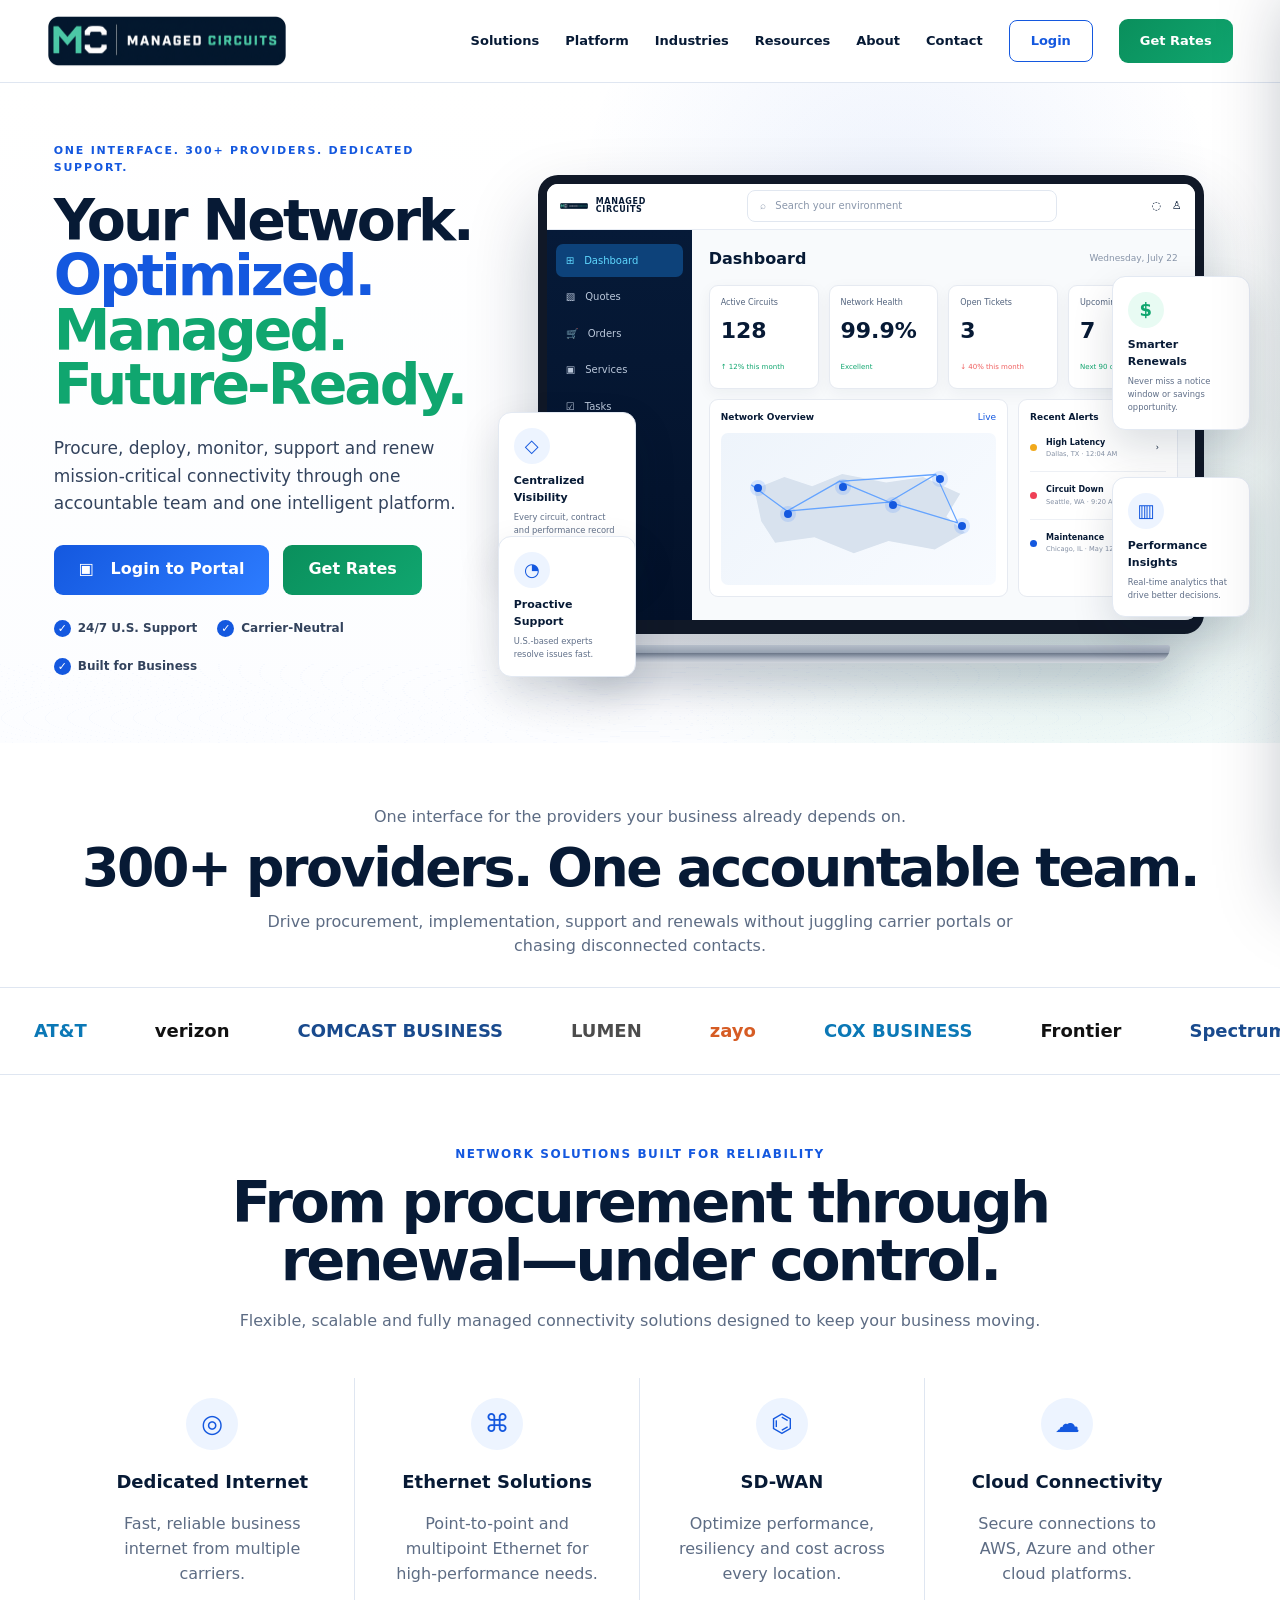
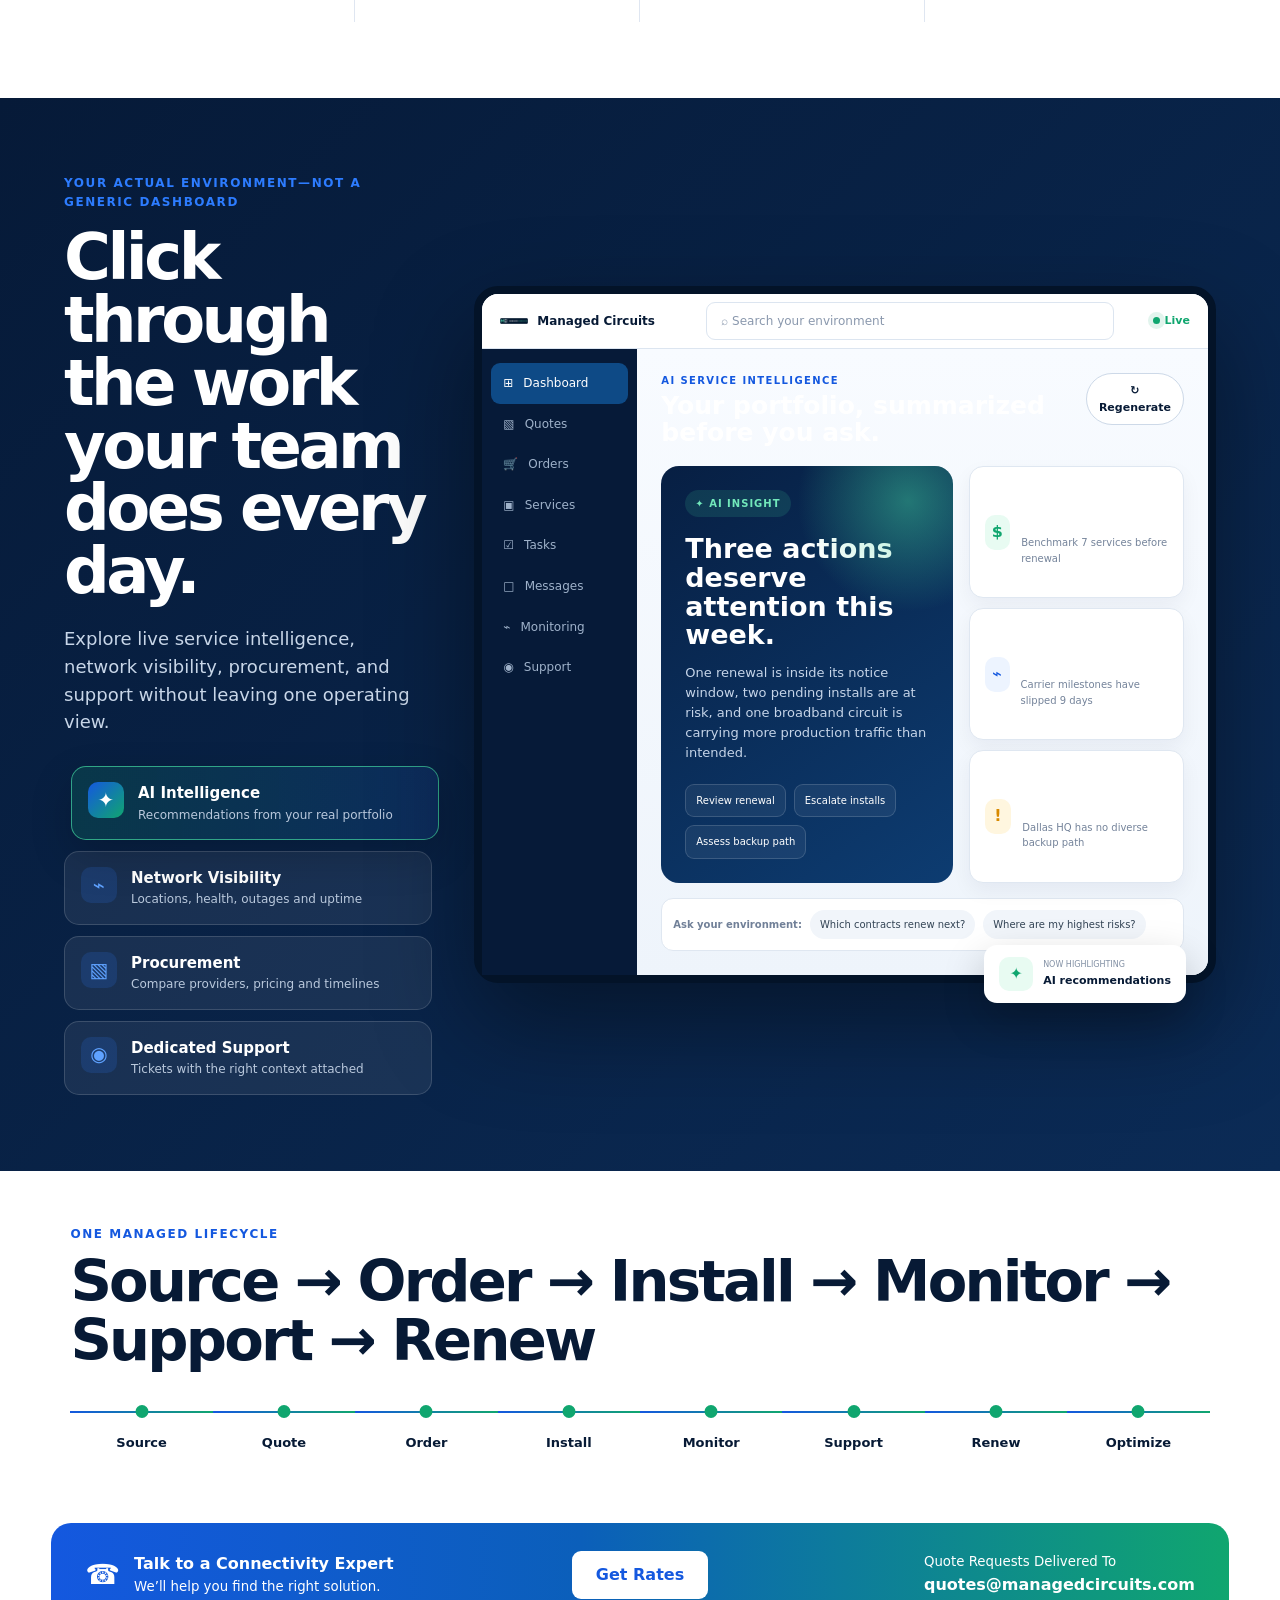
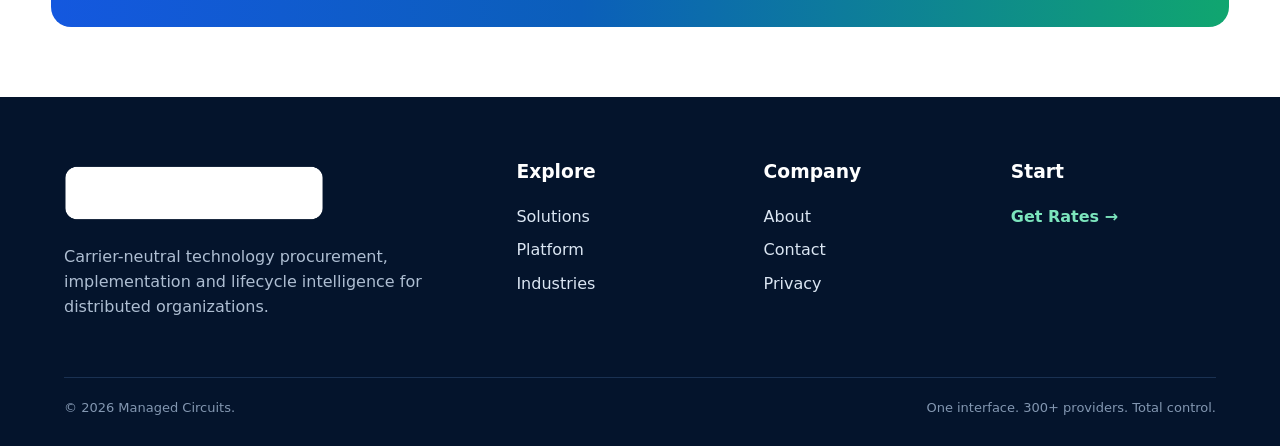
==== commit 9d618ec4: "Replace logo and correct sizing" ====
--- a/index.html
+++ b/index.html
@@ -2,7 +2,7 @@
 <header class="site-header"><a class="brand" href="/"><img src="/assets/images/logo.png" alt="Managed Circuits"></a><button class="nav-toggle" aria-expanded="false">Menu</button><nav class="nav-links"><a href="/services/">Solutions</a><a href="/platform/">Platform</a><a href="/industries/">Industries</a><a href="/resources/">Resources</a><a href="/about.html">About</a><a href="/contact.html">Contact</a><a class="nav-login" href="https://app.managedcircuits.com/portal/login">Login</a><button class="button button-green button-small js-open-rates" type="button">Get Rates</button></nav></header>
 <main>
 <section class="hero hero-approved"><div class="hero-copy"><div class="eyebrow">One interface. 300+ providers. Dedicated support.</div><h1>Your Network.<br><span class="blue">Optimized.</span><br><span class="green">Managed. Future-Ready.</span></h1><p>Procure, deploy, monitor, support and renew mission-critical connectivity through one accountable team and one intelligent platform.</p><div class="hero-actions"><a class="button button-blue" href="https://app.managedcircuits.com/portal/login">▣ &nbsp; Login to Portal</a><button class="button button-green js-open-rates" type="button">Get Rates</button></div><div class="proof-strip"><span>24/7 U.S. Support</span><span>Carrier-Neutral</span><span>Built for Business</span></div></div>
-<div class="portal-stage"><div class="portal-window"><div class="portal-top"><div class="portal-logo"><img src="/assets/images/logo-mark.svg" alt=""><span>MANAGED<br>CIRCUITS</span></div><div class="portal-search">⌕ &nbsp; Search your environment</div><div class="portal-icons">◌ &nbsp; ♙</div></div><div class="portal-body"><aside class="portal-sidebar"><a class="active">⊞ <span>Dashboard</span></a><a>▧ <span>Quotes</span></a><a>🛒 <span>Orders</span></a><a>▣ <span>Services</span></a><a>☑ <span>Tasks</span></a><a>□ <span>Messages</span></a><a>⌁ <span>Monitoring</span></a><a>◉ <span>Support</span></a><a>♧ <span>Users</span></a><a>♙ <span>Account</span></a></aside><section class="portal-main"><div class="portal-title"><strong>Dashboard</strong><small>Wednesday, July 22</small></div><div class="metric-grid"><div><small>Active Circuits</small><b>128</b><em>↑ 12% this month</em></div><div><small>Network Health</small><b>99.9%</b><em>Excellent</em></div><div><small>Open Tickets</small><b>3</b><em class="warn">↓ 40% this month</em></div><div><small>Upcoming Renewals</small><b>7</b><em>Next 90 days</em></div></div><div class="dash-lower"><div class="network-card"><div class="card-head"><b>Network Overview</b><span>Live</span></div><div class="map-art"><i style="left:12%;top:34%"></i><i style="left:23%;top:51%"></i><i style="left:43%;top:33%"></i><i style="left:61%;top:45%"></i><i style="left:78%;top:28%"></i><i style="left:86%;top:59%"></i><svg viewBox="0 0 500 220" preserveAspectRatio="none"><path d="M55 75 L120 113 L215 70 L305 100 L390 60 L430 130"/><path d="M120 113 L305 100 L430 130"/><path d="M215 70 L390 60"/></svg></div></div><div class="alerts-card"><div class="card-head"><b>Recent Alerts</b><span>View all</span></div><article><i class="amber"></i><div><b>High Latency</b><small>Dallas, TX · 12:04 AM</small></div><span>›</span></article><article><i class="red"></i><div><b>Circuit Down</b><small>Seattle, WA · 9:20 AM</small></div><span>›</span></article><article><i class="blue-dot"></i><div><b>Maintenance</b><small>Chicago, IL · May 12</small></div><span>›</span></article></div></div></section></div></div>
+<div class="portal-stage"><div class="portal-window"><div class="portal-top"><div class="portal-logo"><img src="/assets/images/logo.png" alt=""><span>MANAGED<br>CIRCUITS</span></div><div class="portal-search">⌕ &nbsp; Search your environment</div><div class="portal-icons">◌ &nbsp; ♙</div></div><div class="portal-body"><aside class="portal-sidebar"><a class="active">⊞ <span>Dashboard</span></a><a>▧ <span>Quotes</span></a><a>🛒 <span>Orders</span></a><a>▣ <span>Services</span></a><a>☑ <span>Tasks</span></a><a>□ <span>Messages</span></a><a>⌁ <span>Monitoring</span></a><a>◉ <span>Support</span></a><a>♧ <span>Users</span></a><a>♙ <span>Account</span></a></aside><section class="portal-main"><div class="portal-title"><strong>Dashboard</strong><small>Wednesday, July 22</small></div><div class="metric-grid"><div><small>Active Circuits</small><b>128</b><em>↑ 12% this month</em></div><div><small>Network Health</small><b>99.9%</b><em>Excellent</em></div><div><small>Open Tickets</small><b>3</b><em class="warn">↓ 40% this month</em></div><div><small>Upcoming Renewals</small><b>7</b><em>Next 90 days</em></div></div><div class="dash-lower"><div class="network-card"><div class="card-head"><b>Network Overview</b><span>Live</span></div><div class="map-art"><i style="left:12%;top:34%"></i><i style="left:23%;top:51%"></i><i style="left:43%;top:33%"></i><i style="left:61%;top:45%"></i><i style="left:78%;top:28%"></i><i style="left:86%;top:59%"></i><svg viewBox="0 0 500 220" preserveAspectRatio="none"><path d="M55 75 L120 113 L215 70 L305 100 L390 60 L430 130"/><path d="M120 113 L305 100 L430 130"/><path d="M215 70 L390 60"/></svg></div></div><div class="alerts-card"><div class="card-head"><b>Recent Alerts</b><span>View all</span></div><article><i class="amber"></i><div><b>High Latency</b><small>Dallas, TX · 12:04 AM</small></div><span>›</span></article><article><i class="red"></i><div><b>Circuit Down</b><small>Seattle, WA · 9:20 AM</small></div><span>›</span></article><article><i class="blue-dot"></i><div><b>Maintenance</b><small>Chicago, IL · May 12</small></div><span>›</span></article></div></div></section></div></div>
 <div class="float-card float-left one"><span class="float-icon">◇</span><b>Centralized Visibility</b><small>Every circuit, contract and performance record in one place.</small></div><div class="float-card float-left two"><span class="float-icon">◔</span><b>Proactive Support</b><small>U.S.-based experts resolve issues fast.</small></div><div class="float-card float-right one"><span class="float-icon green-icon">$</span><b>Smarter Renewals</b><small>Never miss a notice window or savings opportunity.</small></div><div class="float-card float-right two"><span class="float-icon">▥</span><b>Performance Insights</b><small>Real-time analytics that drive better decisions.</small></div></div></section>
 <section class="provider-intro"><p>One interface for the providers your business already depends on.</p><h2>300+ providers. One accountable team.</h2><p>Drive procurement, implementation, support and renewals without juggling carrier portals or chasing disconnected contacts.</p></section><div class="provider-marquee"><div class="provider-track"><span>AT&amp;T</span><span>verizon</span><span>COMCAST BUSINESS</span><span>LUMEN</span><span>zayo</span><span>COX BUSINESS</span><span>Frontier</span><span>Spectrum Enterprise</span><span>cogent</span><span>CROWN CASTLE</span><span>Uniti</span><span>MetTel</span><span>Windstream</span><span>Granite</span><span>AT&amp;T</span><span>verizon</span><span>COMCAST BUSINESS</span><span>LUMEN</span><span>zayo</span><span>COX BUSINESS</span><span>Frontier</span><span>Spectrum Enterprise</span><span>cogent</span><span>CROWN CASTLE</span><span>Uniti</span><span>MetTel</span><span>Windstream</span><span>Granite</span></div></div>
 <section class="section solution-section"><div class="section-heading centered"><div class="eyebrow">Network solutions built for reliability</div><h2>From procurement through renewal—under control.</h2><p>Flexible, scalable and fully managed connectivity solutions designed to keep your business moving.</p></div><div class="solution-grid"><article><span>◎</span><h3>Dedicated Internet</h3><p>Fast, reliable business internet from multiple carriers.</p></article><article><span>⌘</span><h3>Ethernet Solutions</h3><p>Point-to-point and multipoint Ethernet for high-performance needs.</p></article><article><span>⌬</span><h3>SD-WAN</h3><p>Optimize performance, resiliency and cost across every location.</p></article><article><span>☁</span><h3>Cloud Connectivity</h3><p>Secure connections to AWS, Azure and other cloud platforms.</p></article></div></section>
@@ -19,7 +19,7 @@
     </div>
   </div>
   <div class="interactive-portal" data-interactive-portal data-active-view="ai">
-    <div class="interactive-portal-bar"><div class="portal-brand-mini"><img src="/assets/images/logo-mark.svg" alt=""><span>Managed Circuits</span></div><div class="portal-search-mini">⌕ Search your environment</div><div class="portal-live-dot">Live</div></div>
+    <div class="interactive-portal-bar"><div class="portal-brand-mini"><img src="/assets/images/logo.png" alt=""><span>Managed Circuits</span></div><div class="portal-search-mini">⌕ Search your environment</div><div class="portal-live-dot">Live</div></div>
     <div class="interactive-portal-body">
       <aside class="interactive-sidebar" aria-label="Portal navigation">
         <button class="active" type="button" data-portal-view="ai">⊞ <span>Dashboard</span></button>
--- a/assets/css/styles.css
+++ b/assets/css/styles.css
@@ -67,3 +67,55 @@
 
 /* Interactive portal experience */
 .portal-experience{display:grid;grid-template-columns:minmax(330px,.72fr) minmax(720px,1.45fr);gap:42px;align-items:center;max-width:none;margin:0;padding:76px clamp(24px,5vw,84px);background:linear-gradient(135deg,#061a38 0%,#0b2b56 100%);color:#fff;overflow:hidden}.portal-experience-copy{max-width:520px}.portal-experience-copy .eyebrow{color:#2d7cff}.portal-experience-copy h2{font-size:clamp(46px,5vw,76px);line-height:.98;letter-spacing:-.055em;margin:15px 0 22px}.portal-experience-copy>p{color:#c8d6e8;font-size:18px;max-width:490px}.portal-tabs{display:grid;gap:11px;margin-top:30px}.portal-tab{display:grid;grid-template-columns:38px 1fr;text-align:left;column-gap:12px;padding:15px 16px;border:1px solid rgba(255,255,255,.15);border-radius:15px;background:rgba(255,255,255,.07);color:#fff;transition:.25s}.portal-tab span{grid-row:1/3;display:grid;place-items:center;width:36px;height:36px;border-radius:10px;background:rgba(45,124,255,.16);color:#5fa2ff;font-size:20px}.portal-tab b{font-size:15px}.portal-tab small{color:#b9c8dc;font-size:12px}.portal-tab:hover,.portal-tab.active{transform:translateX(7px);border-color:rgba(66,214,159,.7);background:linear-gradient(90deg,rgba(16,166,111,.18),rgba(45,124,255,.12));box-shadow:0 16px 42px rgba(0,0,0,.18)}.portal-tab.active span{background:linear-gradient(135deg,var(--blue),var(--green));color:#fff}.interactive-portal{position:relative;min-width:0;border:8px solid #031328;border-radius:24px;background:#f5f8fc;box-shadow:0 40px 100px rgba(0,0,0,.42);overflow:visible}.interactive-portal-bar{display:grid;grid-template-columns:190px 1fr 60px;align-items:center;gap:16px;height:55px;padding:0 18px;background:#fff;border-bottom:1px solid #dce5f0;color:var(--ink);border-radius:16px 16px 0 0}.portal-brand-mini{display:flex;align-items:center;gap:9px;font-size:12px;font-weight:900}.portal-brand-mini img{width:28px}.portal-search-mini{padding:9px 14px;border:1px solid #dce5f0;border-radius:9px;color:#8a98ad;font-size:12px}.portal-live-dot{justify-self:end;color:var(--green);font-weight:900;font-size:11px}.portal-live-dot:before{content:"";display:inline-block;width:7px;height:7px;margin-right:5px;border-radius:50%;background:var(--green);box-shadow:0 0 0 5px rgba(16,166,111,.12)}.interactive-portal-body{display:grid;grid-template-columns:155px 1fr;min-height:525px}.interactive-sidebar{padding:14px 9px;background:#061a38}.interactive-sidebar button{display:flex;align-items:center;gap:10px;width:100%;padding:11px 12px;border:0;border-radius:9px;background:transparent;color:#9fb2ca;text-align:left;font-size:12px}.interactive-sidebar button:hover,.interactive-sidebar button.active{background:#0e4a86;color:#fff}.interactive-canvas{position:relative;min-width:0;overflow:hidden;background:linear-gradient(180deg,#f8fbff,#eef4fb);border-radius:0 0 16px 0}.portal-view{position:absolute;inset:0;padding:24px;opacity:0;transform:translateX(24px) scale(.985);pointer-events:none;transition:opacity .38s ease,transform .38s ease}.portal-view.active{position:relative;opacity:1;transform:none;pointer-events:auto;animation:portalViewIn .45s ease}.view-head{display:flex;align-items:flex-start;justify-content:space-between;gap:20px;margin-bottom:20px}.view-kicker{display:block;color:var(--blue);font-size:10px;font-weight:900;text-transform:uppercase;letter-spacing:.14em}.view-head h3{margin:5px 0 0;font-size:25px;line-height:1.05}.view-head button,.status-pill{border:1px solid #cdd9e8;border-radius:999px;background:#fff;padding:8px 12px;color:var(--ink);font-size:11px;font-weight:800}.ai-layout{display:grid;grid-template-columns:1.15fr .85fr;gap:16px}.ai-summary-card{position:relative;min-height:250px;padding:24px;border-radius:18px;background:linear-gradient(145deg,#071f43,#0d3c71);color:#fff;overflow:hidden}.ai-glow{position:absolute;width:230px;height:230px;border-radius:50%;right:-70px;top:-80px;background:radial-gradient(circle,rgba(66,214,159,.45),transparent 68%);animation:aiPulse 3.5s ease-in-out infinite}.ai-badge{display:inline-flex;padding:6px 10px;border-radius:999px;background:rgba(66,214,159,.14);color:#72e8bb;font-size:10px;font-weight:900;text-transform:uppercase;letter-spacing:.1em}.ai-summary-card h4{font-size:27px;line-height:1.06;margin:18px 0 12px;max-width:420px}.ai-summary-card p{color:#c5d4e8;font-size:13px;max-width:520px}.ai-actions{display:flex;flex-wrap:wrap;gap:8px;margin-top:20px}.ai-actions span{padding:8px 10px;border:1px solid rgba(255,255,255,.15);border-radius:9px;background:rgba(255,255,255,.06);font-size:10px}.insight-stack{display:grid;gap:10px}.insight-stack article{display:flex;align-items:center;gap:11px;padding:15px;border:1px solid #dfe7f1;border-radius:14px;background:#fff;box-shadow:0 8px 20px rgba(7,26,53,.05);animation:floatInsight 4s ease-in-out infinite}.insight-stack article:nth-child(2){animation-delay:.7s}.insight-stack article:nth-child(3){animation-delay:1.4s}.insight-stack b{display:block;font-size:12px}.insight-stack small{display:block;color:#74839a;font-size:10px}.insight-icon{display:grid;place-items:center;width:35px;height:35px;border-radius:10px;font-weight:900}.insight-icon.green{background:#e8fbf2;color:var(--green)}.insight-icon.blue{background:#edf4ff;color:var(--blue)}.insight-icon.amber{background:#fff6df;color:#d88900}.ai-query-row{display:flex;align-items:center;gap:8px;margin-top:15px;padding:11px;border:1px solid #dfe7f1;border-radius:12px;background:#fff;overflow:hidden}.ai-query-row span{font-size:10px;font-weight:900;color:#718098}.ai-query-row button{border:0;border-radius:999px;background:#f1f5fa;padding:7px 10px;font-size:10px;color:#345}.network-demo-grid{display:grid;grid-template-columns:1.25fr .75fr;gap:15px}.network-map-demo{position:relative;min-height:330px;border:1px solid #dbe5f1;border-radius:16px;background:radial-gradient(circle at 35% 45%,rgba(45,124,255,.15),transparent 22%),linear-gradient(145deg,#eaf2fb,#dce9f7);overflow:hidden}.network-map-demo:before{content:"";position:absolute;inset:0;background-image:linear-gradient(rgba(20,88,223,.06) 1px,transparent 1px),linear-gradient(90deg,rgba(20,88,223,.06) 1px,transparent 1px);background-size:34px 34px}.network-map-demo svg{position:absolute;inset:0;width:100%;height:100%}.network-map-demo path{fill:none;stroke:#2d7cff;stroke-width:3;stroke-dasharray:10 8;animation:routeMove 8s linear infinite}.network-map-demo i{position:absolute;width:14px;height:14px;border:3px solid #fff;border-radius:50%;background:var(--blue);box-shadow:0 0 0 8px rgba(45,124,255,.14);animation:nodePulse 2.5s ease-in-out infinite}.network-map-demo i.warning{background:#f2a100;box-shadow:0 0 0 8px rgba(242,161,0,.14)}.map-label{position:absolute;padding:7px 9px;border-radius:8px;background:#fff;box-shadow:0 10px 30px rgba(7,26,53,.13);font-size:10px;font-weight:800}.label-one{left:40%;top:28%}.label-two{right:4%;bottom:18%}.network-side-list{display:grid;gap:9px}.network-side-list article{display:grid;grid-template-columns:10px 1fr auto;align-items:center;gap:9px;padding:13px;border:1px solid #dfe7f1;border-radius:12px;background:#fff}.network-side-list b{display:block;font-size:11px}.network-side-list small{display:block;color:#7b899d;font-size:9px}.network-side-list em{font-style:normal;font-size:9px;color:var(--green);font-weight:900}.network-side-list .alert-row em{color:#d88900}.dot{width:8px;height:8px;border-radius:50%}.green-dot{background:var(--green)}.amber-dot{background:#f0a400}.blue-dot{background:var(--blue)}.quote-table-demo{border:1px solid #dbe5f1;border-radius:15px;background:#fff;overflow:hidden}.quote-table-head,.quote-table-demo article{display:grid;grid-template-columns:1.2fr .7fr .8fr .8fr .75fr;gap:10px;align-items:center;padding:13px 15px}.quote-table-head{background:#f3f7fb;color:#6f7d91;font-size:9px;font-weight:900;text-transform:uppercase}.quote-table-demo article{border-top:1px solid #edf1f6;font-size:11px}.quote-table-demo article.recommended{background:linear-gradient(90deg,#f1fff8,#f8fbff);box-shadow:inset 4px 0 0 var(--green)}.quote-table-demo article span b,.quote-table-demo article span small{display:block}.quote-table-demo article small{color:#7d8b9f;font-size:9px}.procurement-insight{display:grid;grid-template-columns:38px 1fr auto;align-items:center;gap:12px;margin-top:14px;padding:14px;border-radius:13px;background:linear-gradient(90deg,#071f43,#0c3e73);color:#fff}.procurement-insight>span{font-size:25px;color:#6fe0b4}.procurement-insight b{display:block}.procurement-insight p{margin:3px 0 0;color:#bfd0e4;font-size:10px}.procurement-insight button{border:1px solid rgba(255,255,255,.25);border-radius:9px;background:rgba(255,255,255,.08);color:#fff;padding:9px 11px;font-size:10px}.support-layout{display:grid;grid-template-columns:1fr 180px;gap:15px}.ticket-card-demo,.support-contact-card{border:1px solid #dbe5f1;border-radius:15px;background:#fff}.ticket-card-demo{padding:18px}.ticket-title{display:grid;grid-template-columns:10px 1fr auto;align-items:center;gap:10px}.severity-dot{width:9px;height:9px;border-radius:50%;background:#f1a400;box-shadow:0 0 0 6px rgba(241,164,0,.12)}.ticket-title b,.ticket-title small{display:block}.ticket-title small{color:#7a899e;font-size:9px}.ticket-status{padding:6px 9px;border-radius:999px;background:#fff4da;color:#bd7700;font-size:9px;font-weight:900}.ticket-context{display:grid;grid-template-columns:repeat(4,1fr);gap:8px;margin:16px 0}.ticket-context span{padding:10px;border-radius:10px;background:#f4f7fb}.ticket-context small,.ticket-context b{display:block}.ticket-context small{color:#7c8a9e;font-size:8px;text-transform:uppercase}.ticket-context b{font-size:10px;margin-top:3px}.ticket-timeline{display:grid;gap:0}.ticket-timeline article{position:relative;display:grid;grid-template-columns:18px 1fr;gap:10px;padding:9px 0}.ticket-timeline article:after{content:"";position:absolute;left:6px;top:24px;bottom:-7px;width:2px;background:#dce5ef}.ticket-timeline article:last-child:after{display:none}.ticket-timeline i{position:relative;z-index:1;width:14px;height:14px;border:3px solid #c9d4e2;border-radius:50%;background:#fff}.ticket-timeline .done i{border-color:var(--green);background:var(--green)}.ticket-timeline .active i{border-color:var(--blue);box-shadow:0 0 0 6px rgba(20,88,223,.12);animation:nodePulse 2s infinite}.ticket-timeline b,.ticket-timeline small{display:block}.ticket-timeline b{font-size:10px}.ticket-timeline small{color:#8491a4;font-size:9px}.support-contact-card{display:flex;flex-direction:column;align-items:center;text-align:center;padding:22px 15px}.support-contact-card>span{color:#78879c;font-size:9px;text-transform:uppercase;font-weight:900}.avatar-demo{display:grid;place-items:center;width:58px;height:58px;margin:19px 0 10px;border-radius:50%;background:linear-gradient(135deg,var(--blue),var(--green));color:#fff;font-weight:900}.support-contact-card b{font-size:12px}.support-contact-card small{color:#7f8da1;font-size:9px}.support-contact-card button{margin-top:auto;width:100%;border:0;border-radius:9px;background:var(--blue);color:#fff;padding:10px;font-size:10px;font-weight:900}.portal-focus-card{position:absolute;right:22px;bottom:-28px;display:flex;align-items:center;gap:10px;padding:12px 15px;border-radius:13px;background:#fff;color:var(--ink);box-shadow:0 16px 42px rgba(0,0,0,.22)}.portal-focus-card>span{display:grid;place-items:center;width:34px;height:34px;border-radius:10px;background:#e8fbf2;color:var(--green)}.portal-focus-card small,.portal-focus-card b{display:block}.portal-focus-card small{color:#8290a4;font-size:8px;text-transform:uppercase}.portal-focus-card b{font-size:11px}@keyframes portalViewIn{from{opacity:0;transform:translateX(26px) scale(.985)}to{opacity:1;transform:none}}@keyframes aiPulse{0%,100%{transform:scale(.92);opacity:.65}50%{transform:scale(1.08);opacity:1}}@keyframes floatInsight{0%,100%{transform:translateY(0)}50%{transform:translateY(-5px)}}@keyframes routeMove{to{stroke-dashoffset:-72}}@keyframes nodePulse{0%,100%{transform:scale(.88)}50%{transform:scale(1.18)}}@media(max-width:1120px){.portal-experience{grid-template-columns:1fr}.portal-experience-copy{max-width:800px}.portal-tabs{grid-template-columns:repeat(2,1fr)}.interactive-portal{max-width:950px;width:100%;margin:auto}}@media(max-width:760px){.portal-experience{padding:48px 16px}.portal-experience-copy h2{font-size:44px}.portal-tabs{grid-template-columns:1fr}.portal-tab:hover,.portal-tab.active{transform:none}.interactive-portal{border-width:5px;border-radius:17px}.interactive-portal-bar{grid-template-columns:130px 1fr 42px;padding:0 10px}.portal-brand-mini span{display:none}.interactive-portal-body{grid-template-columns:62px 1fr;min-height:560px}.interactive-sidebar{padding:8px 4px}.interactive-sidebar button{justify-content:center;font-size:14px;padding:10px 4px}.interactive-sidebar span{display:none}.portal-view{padding:16px}.ai-layout,.network-demo-grid,.support-layout{grid-template-columns:1fr}.insight-stack{grid-template-columns:1fr}.network-side-list,.support-contact-card{display:none}.quote-table-head,.quote-table-demo article{grid-template-columns:1.2fr .7fr .8fr}.quote-table-head span:nth-child(4),.quote-table-head span:nth-child(5),.quote-table-demo article span:nth-child(4),.quote-table-demo article span:nth-child(5){display:none}.ticket-context{grid-template-columns:repeat(2,1fr)}.ai-query-row{display:none}.portal-focus-card{right:8px;bottom:-24px}.view-head h3{font-size:21px}}
+
+/* Footer logo correction */
+.footer-logo {
+  display: block;
+  width: 300px;
+  max-width: 100%;
+  height: auto;
+  max-height: 80px;
+  object-fit: contain;
+  object-position: left center;
+}
+
+/* Final Managed Circuits logo sizing */
+.site-header .brand {
+  display: flex;
+  align-items: center;
+  flex-shrink: 0;
+}
+
+.site-header .brand img {
+  display: block;
+  width: 240px !important;
+  height: 58px !important;
+  max-width: none !important;
+  max-height: none !important;
+  object-fit: contain;
+  object-position: left center;
+}
+
+.site-footer .footer-logo,
+.site-footer .footer-mark {
+  display: block;
+  width: 260px !important;
+  height: 72px !important;
+  max-width: 100% !important;
+  max-height: none !important;
+  object-fit: contain;
+  object-position: left center;
+}
+
+@media (max-width: 900px) {
+  .site-header .brand img {
+    width: 190px !important;
+    height: 48px !important;
+  }
+
+  .site-footer .footer-logo,
+  .site-footer .footer-mark {
+    width: 220px !important;
+    height: 62px !important;
+  }
+}
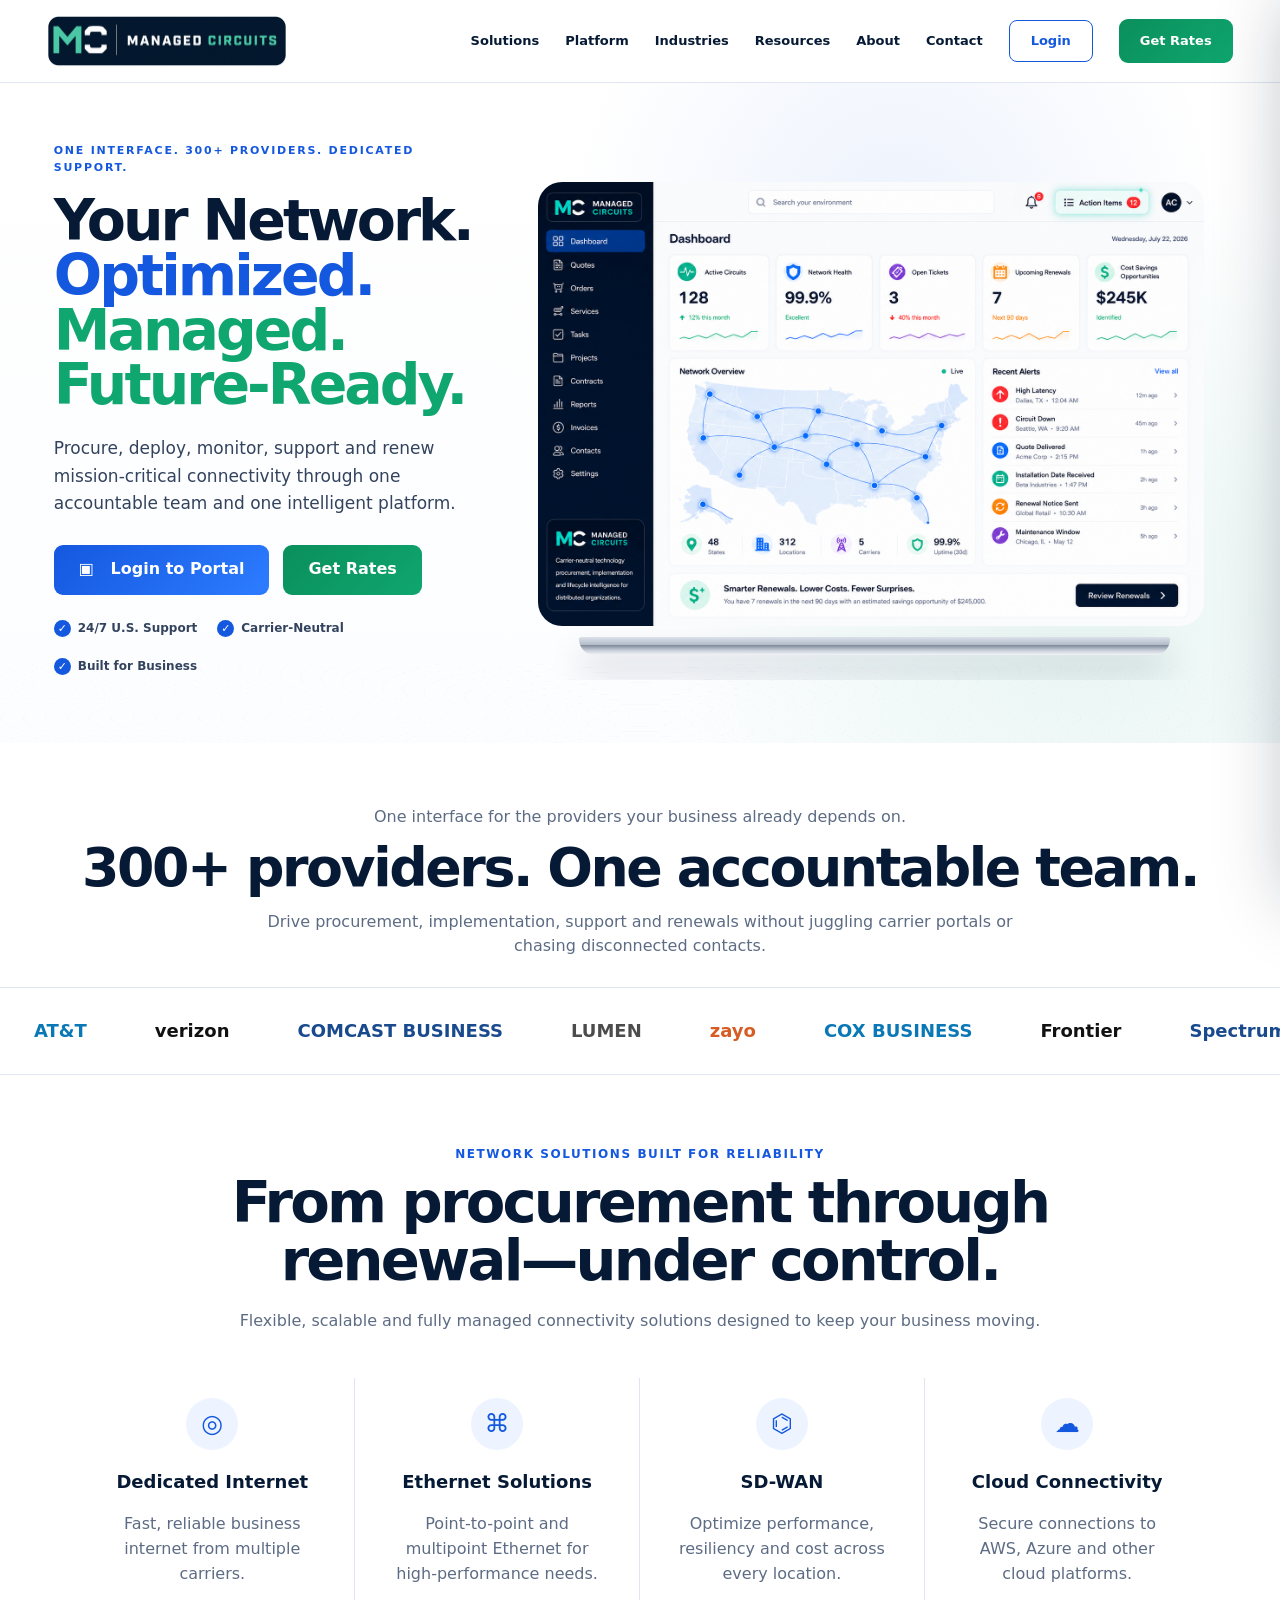
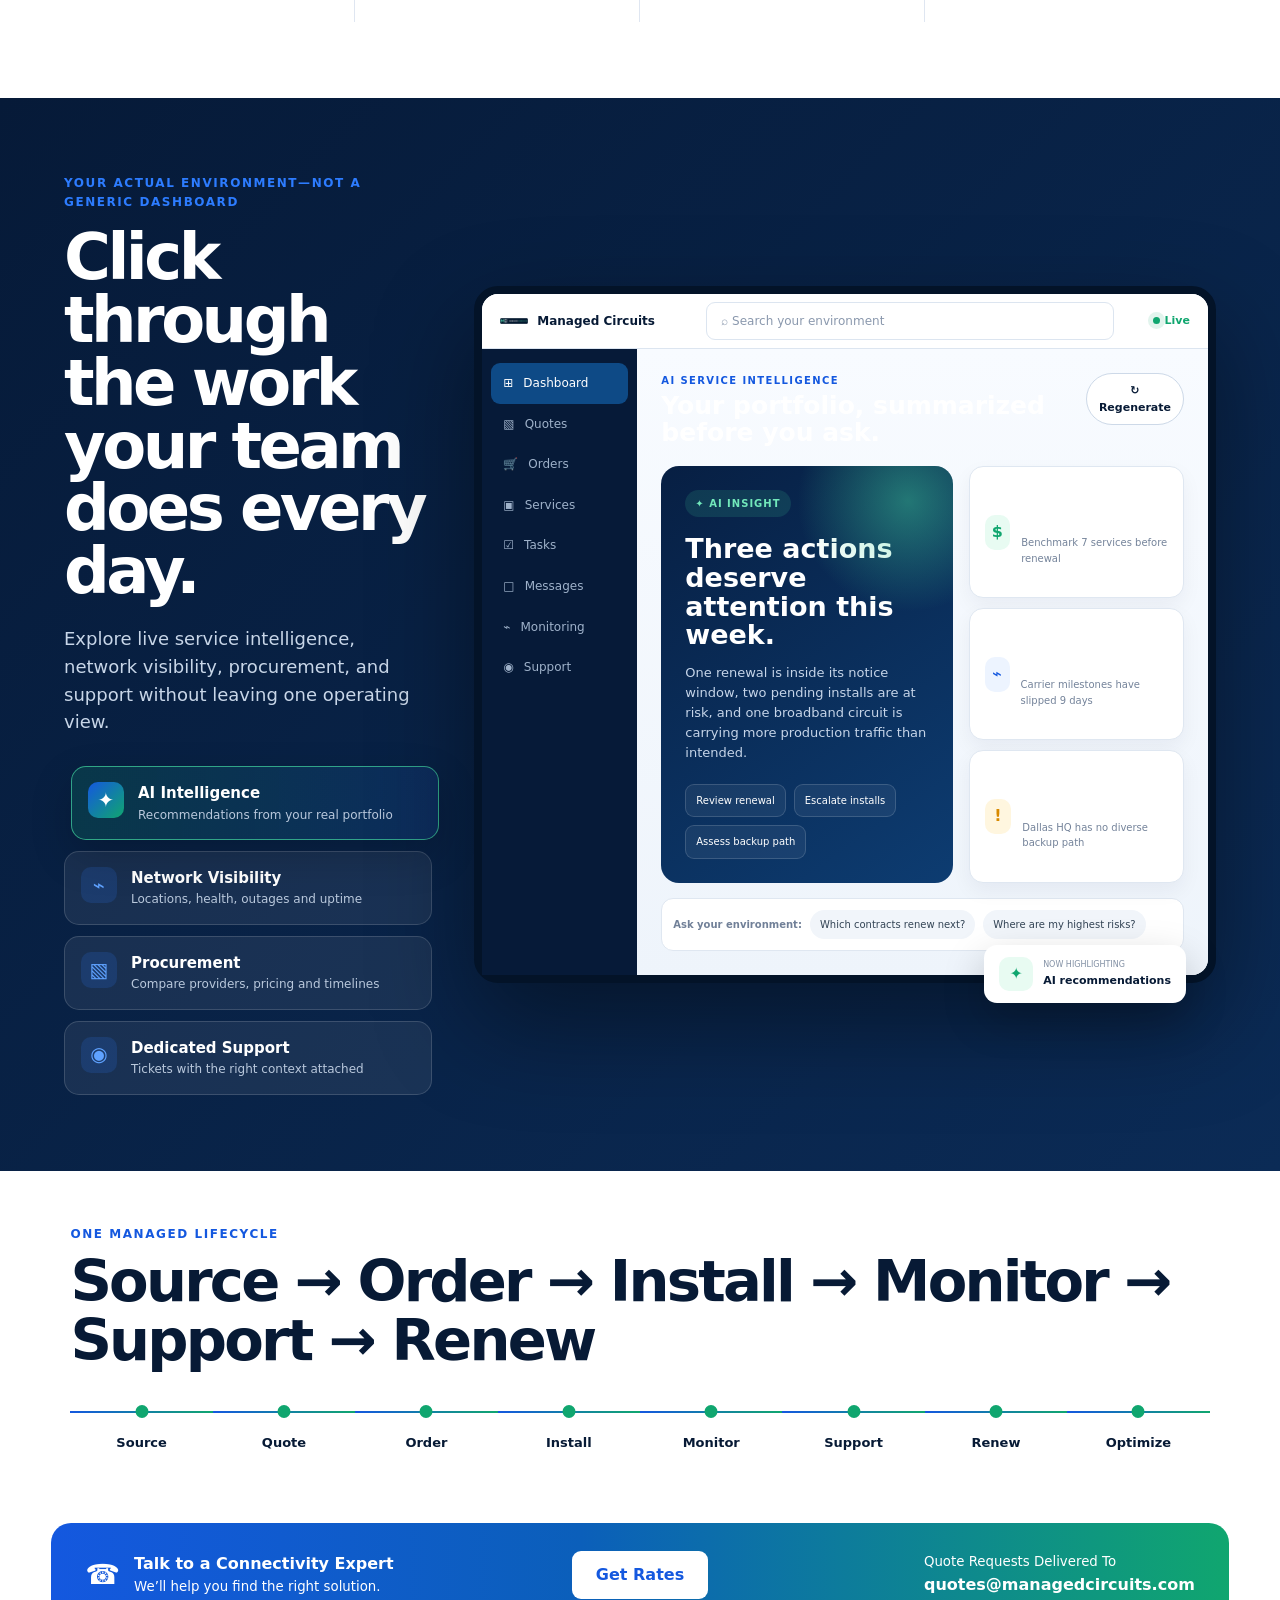
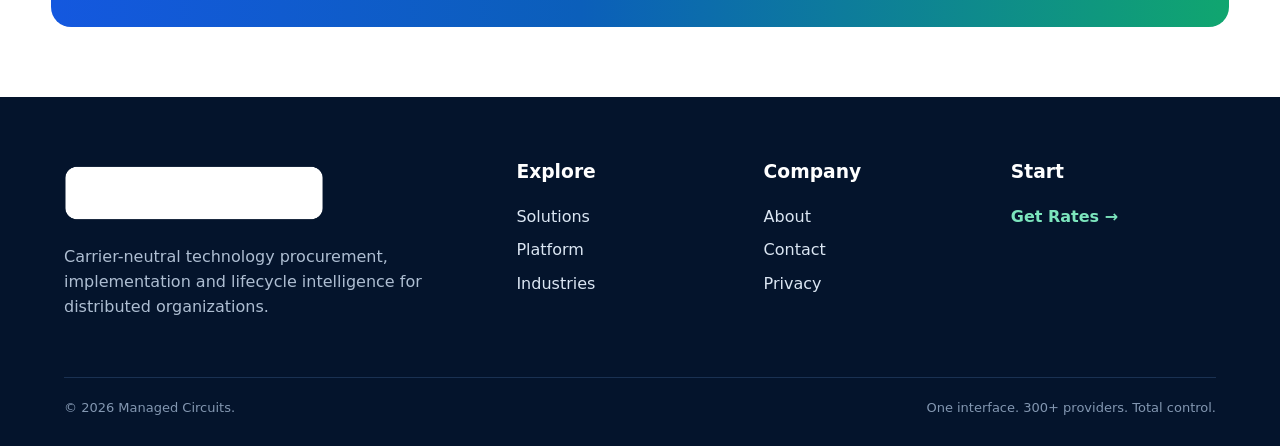
==== commit ec992c1c: "Replace homepage portal mockup with new dashboard image" ====
--- a/index.html
+++ b/index.html
@@ -2,8 +2,15 @@
 <header class="site-header"><a class="brand" href="/"><img src="/assets/images/logo.png" alt="Managed Circuits"></a><button class="nav-toggle" aria-expanded="false">Menu</button><nav class="nav-links"><a href="/services/">Solutions</a><a href="/platform/">Platform</a><a href="/industries/">Industries</a><a href="/resources/">Resources</a><a href="/about.html">About</a><a href="/contact.html">Contact</a><a class="nav-login" href="https://app.managedcircuits.com/portal/login">Login</a><button class="button button-green button-small js-open-rates" type="button">Get Rates</button></nav></header>
 <main>
 <section class="hero hero-approved"><div class="hero-copy"><div class="eyebrow">One interface. 300+ providers. Dedicated support.</div><h1>Your Network.<br><span class="blue">Optimized.</span><br><span class="green">Managed. Future-Ready.</span></h1><p>Procure, deploy, monitor, support and renew mission-critical connectivity through one accountable team and one intelligent platform.</p><div class="hero-actions"><a class="button button-blue" href="https://app.managedcircuits.com/portal/login">▣ &nbsp; Login to Portal</a><button class="button button-green js-open-rates" type="button">Get Rates</button></div><div class="proof-strip"><span>24/7 U.S. Support</span><span>Carrier-Neutral</span><span>Built for Business</span></div></div>
-<div class="portal-stage"><div class="portal-window"><div class="portal-top"><div class="portal-logo"><img src="/assets/images/logo.png" alt=""><span>MANAGED<br>CIRCUITS</span></div><div class="portal-search">⌕ &nbsp; Search your environment</div><div class="portal-icons">◌ &nbsp; ♙</div></div><div class="portal-body"><aside class="portal-sidebar"><a class="active">⊞ <span>Dashboard</span></a><a>▧ <span>Quotes</span></a><a>🛒 <span>Orders</span></a><a>▣ <span>Services</span></a><a>☑ <span>Tasks</span></a><a>□ <span>Messages</span></a><a>⌁ <span>Monitoring</span></a><a>◉ <span>Support</span></a><a>♧ <span>Users</span></a><a>♙ <span>Account</span></a></aside><section class="portal-main"><div class="portal-title"><strong>Dashboard</strong><small>Wednesday, July 22</small></div><div class="metric-grid"><div><small>Active Circuits</small><b>128</b><em>↑ 12% this month</em></div><div><small>Network Health</small><b>99.9%</b><em>Excellent</em></div><div><small>Open Tickets</small><b>3</b><em class="warn">↓ 40% this month</em></div><div><small>Upcoming Renewals</small><b>7</b><em>Next 90 days</em></div></div><div class="dash-lower"><div class="network-card"><div class="card-head"><b>Network Overview</b><span>Live</span></div><div class="map-art"><i style="left:12%;top:34%"></i><i style="left:23%;top:51%"></i><i style="left:43%;top:33%"></i><i style="left:61%;top:45%"></i><i style="left:78%;top:28%"></i><i style="left:86%;top:59%"></i><svg viewBox="0 0 500 220" preserveAspectRatio="none"><path d="M55 75 L120 113 L215 70 L305 100 L390 60 L430 130"/><path d="M120 113 L305 100 L430 130"/><path d="M215 70 L390 60"/></svg></div></div><div class="alerts-card"><div class="card-head"><b>Recent Alerts</b><span>View all</span></div><article><i class="amber"></i><div><b>High Latency</b><small>Dallas, TX · 12:04 AM</small></div><span>›</span></article><article><i class="red"></i><div><b>Circuit Down</b><small>Seattle, WA · 9:20 AM</small></div><span>›</span></article><article><i class="blue-dot"></i><div><b>Maintenance</b><small>Chicago, IL · May 12</small></div><span>›</span></article></div></div></section></div></div>
-<div class="float-card float-left one"><span class="float-icon">◇</span><b>Centralized Visibility</b><small>Every circuit, contract and performance record in one place.</small></div><div class="float-card float-left two"><span class="float-icon">◔</span><b>Proactive Support</b><small>U.S.-based experts resolve issues fast.</small></div><div class="float-card float-right one"><span class="float-icon green-icon">$</span><b>Smarter Renewals</b><small>Never miss a notice window or savings opportunity.</small></div><div class="float-card float-right two"><span class="float-icon">▥</span><b>Performance Insights</b><small>Real-time analytics that drive better decisions.</small></div></div></section>
+
+<div class="portal-stage">
+  <img
+    class="portal-showcase-image"
+    src="/assets/images/client-portal-view.png"
+    alt="Managed Circuits client portal dashboard"
+  >
+</div>
+</section>
 <section class="provider-intro"><p>One interface for the providers your business already depends on.</p><h2>300+ providers. One accountable team.</h2><p>Drive procurement, implementation, support and renewals without juggling carrier portals or chasing disconnected contacts.</p></section><div class="provider-marquee"><div class="provider-track"><span>AT&amp;T</span><span>verizon</span><span>COMCAST BUSINESS</span><span>LUMEN</span><span>zayo</span><span>COX BUSINESS</span><span>Frontier</span><span>Spectrum Enterprise</span><span>cogent</span><span>CROWN CASTLE</span><span>Uniti</span><span>MetTel</span><span>Windstream</span><span>Granite</span><span>AT&amp;T</span><span>verizon</span><span>COMCAST BUSINESS</span><span>LUMEN</span><span>zayo</span><span>COX BUSINESS</span><span>Frontier</span><span>Spectrum Enterprise</span><span>cogent</span><span>CROWN CASTLE</span><span>Uniti</span><span>MetTel</span><span>Windstream</span><span>Granite</span></div></div>
 <section class="section solution-section"><div class="section-heading centered"><div class="eyebrow">Network solutions built for reliability</div><h2>From procurement through renewal—under control.</h2><p>Flexible, scalable and fully managed connectivity solutions designed to keep your business moving.</p></div><div class="solution-grid"><article><span>◎</span><h3>Dedicated Internet</h3><p>Fast, reliable business internet from multiple carriers.</p></article><article><span>⌘</span><h3>Ethernet Solutions</h3><p>Point-to-point and multipoint Ethernet for high-performance needs.</p></article><article><span>⌬</span><h3>SD-WAN</h3><p>Optimize performance, resiliency and cost across every location.</p></article><article><span>☁</span><h3>Cloud Connectivity</h3><p>Secure connections to AWS, Azure and other cloud platforms.</p></article></div></section>
 <section class="section portal-experience" id="portal-experience">
--- a/assets/css/styles.css
+++ b/assets/css/styles.css
@@ -119,3 +119,17 @@
     height: 62px !important;
   }
 }
+
+/* Homepage client portal image */
+.portal-stage {
+  width: 100%;
+  overflow: hidden;
+  border-radius: 24px;
+}
+
+.portal-showcase-image {
+  display: block;
+  width: 100%;
+  height: auto;
+  border-radius: 24px;
+}
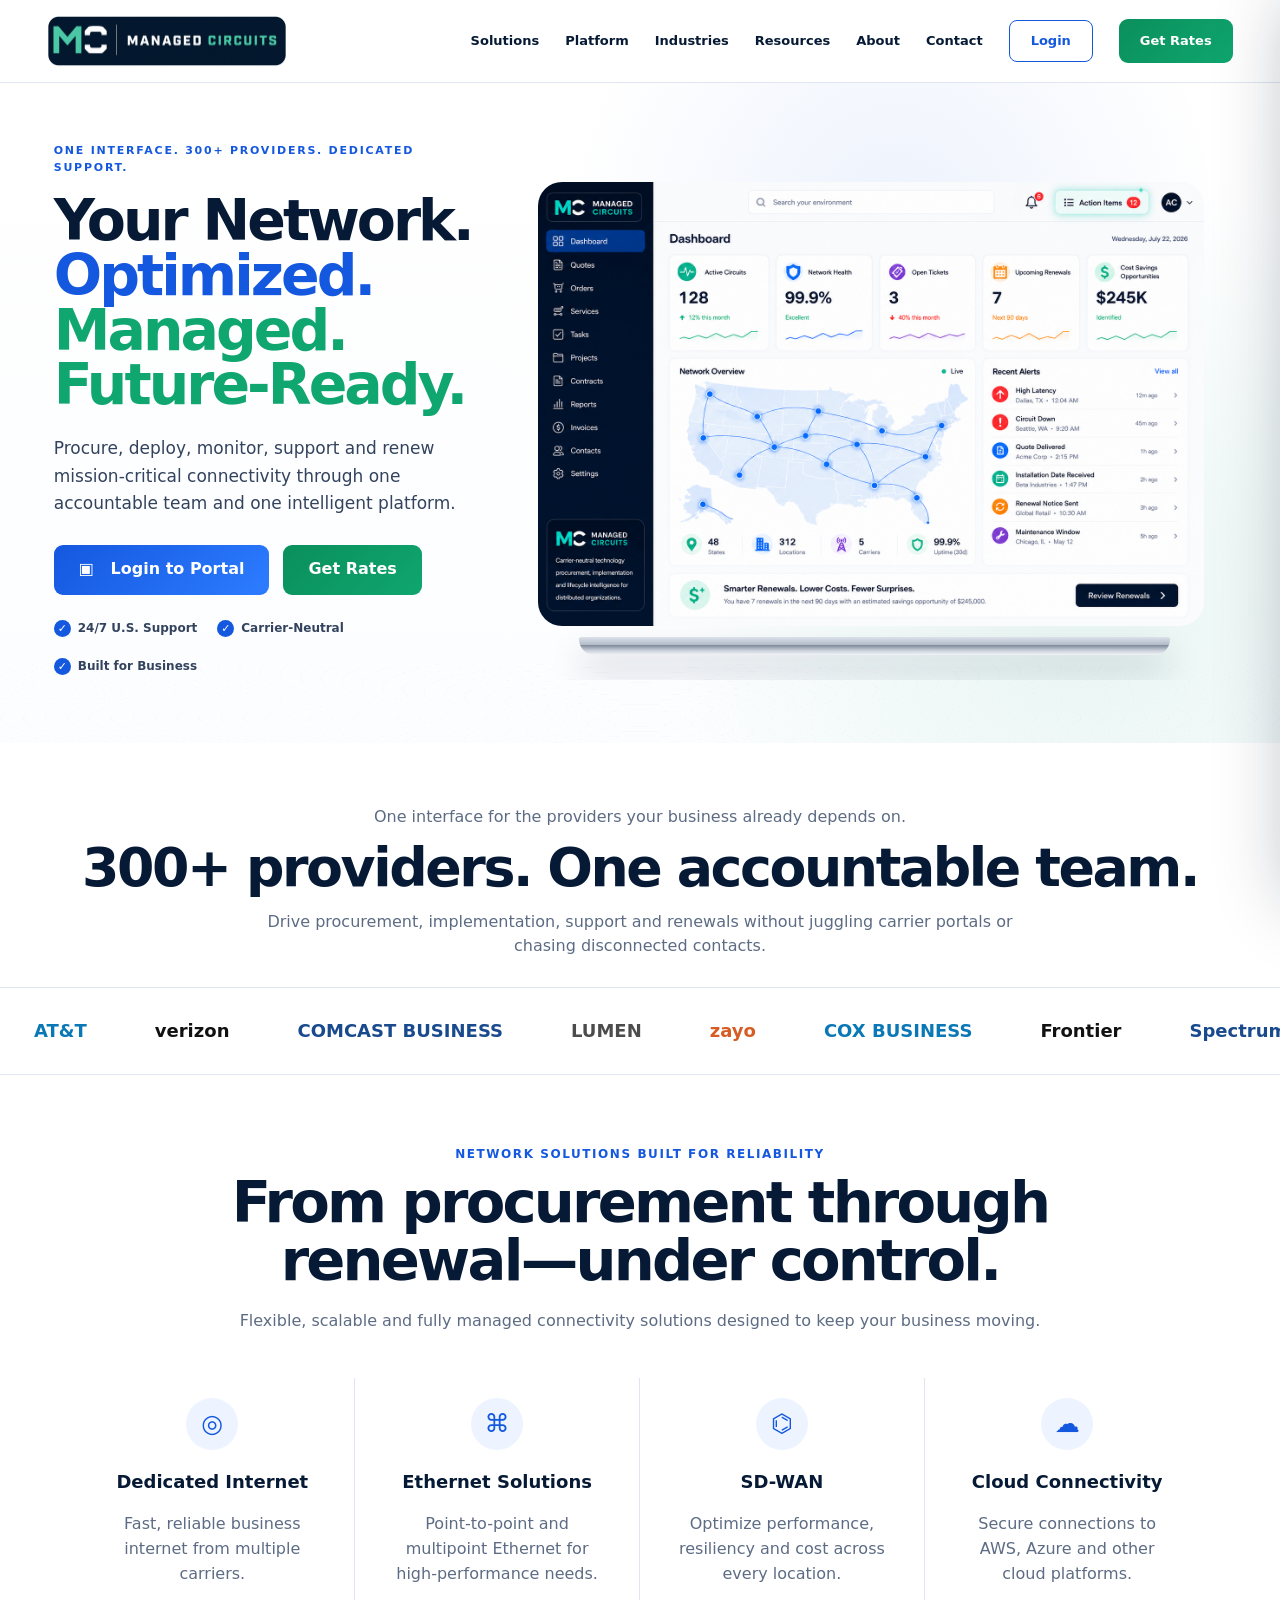
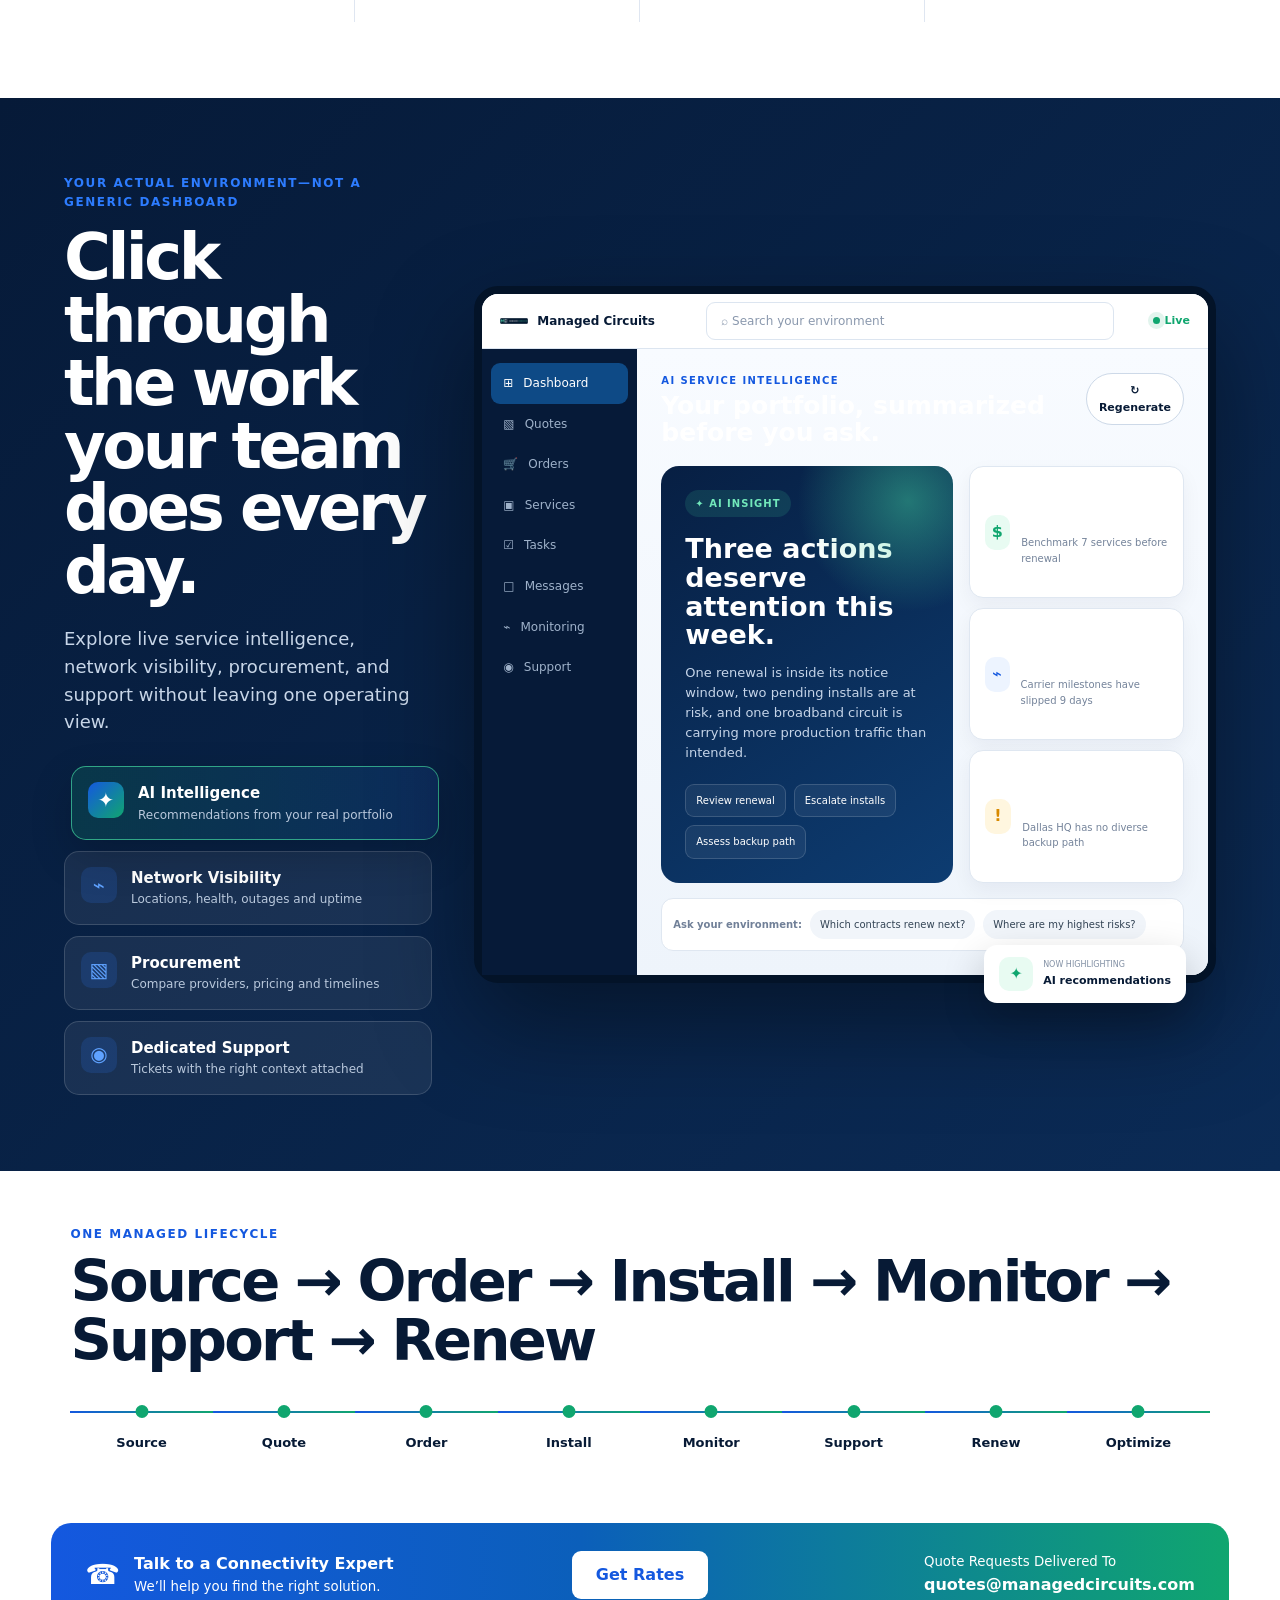
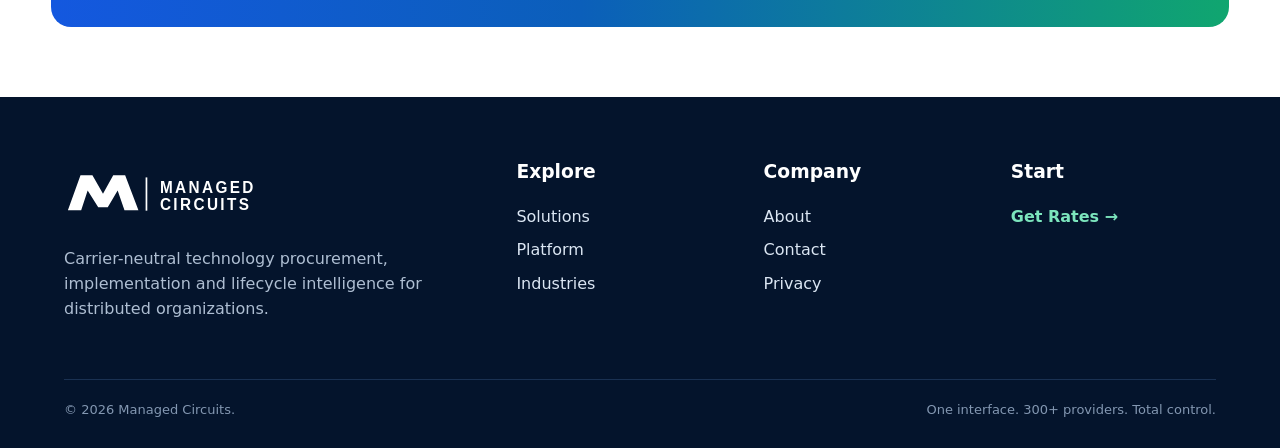
==== commit 31384bed: "Restore clean SVG logo in website footers" ====
--- a/index.html
+++ b/index.html
@@ -78,4 +78,4 @@
 <section class="rate-step" data-step="4"><span class="step-kicker">Step 4 of 5</span><h3>How can we reach you?</h3><div class="field-grid"><label>First name<input name="First Name" required></label><label>Last name<input name="Last Name" required></label><label>Business email<input type="email" name="Email" required></label><label>Phone<input type="tel" name="Phone" required></label><label>Company<input name="Company" required></label><label>Website<input name="Website" placeholder="company.com"></label></div></section>
 <section class="rate-step" data-step="5"><span class="step-kicker">Step 5 of 5</span><h3>Review your request</h3><div class="review-card" data-review></div><label class="consent"><input type="checkbox" required> <span>I confirm this information is accurate and may be used to prepare my quote.</span></label></section>
 <section class="rates-success" data-success hidden><div class="success-check">✓</div><h3>Request received.</h3><p>Your request has been routed to <strong>quotes@managedcircuits.com</strong>. Our team will follow up shortly.</p></section><div class="rates-actions"><button class="button button-ghost rates-back" type="button">Back</button><button class="button button-green rates-next" type="button">Next →</button><button class="button button-green rates-submit" type="submit" hidden>Submit Request</button></div><p class="form-note">Your information is used only to prepare and respond to this request.</p></form></aside>
-<footer class="site-footer"><div><img class="footer-logo" src="/assets/images/logo.png" alt="Managed Circuits"><p>Carrier-neutral technology procurement, implementation and lifecycle intelligence for distributed organizations.</p></div><div><h3>Explore</h3><a href="/services/">Solutions</a><a href="/platform/">Platform</a><a href="/industries/">Industries</a></div><div><h3>Company</h3><a href="/about.html">About</a><a href="/contact.html">Contact</a><a href="/privacy.html">Privacy</a></div><div><h3>Start</h3><button class="text-link js-open-rates">Get Rates →</button></div><div class="footer-bottom"><span>© 2026 Managed Circuits.</span><span>One interface. 300+ providers. Total control.</span></div></footer><script src="/assets/js/site.js" defer></script></body></html>
+<footer class="site-footer"><div><img class="footer-logo" src="/assets/images/logo.svg" alt="Managed Circuits"><p>Carrier-neutral technology procurement, implementation and lifecycle intelligence for distributed organizations.</p></div><div><h3>Explore</h3><a href="/services/">Solutions</a><a href="/platform/">Platform</a><a href="/industries/">Industries</a></div><div><h3>Company</h3><a href="/about.html">About</a><a href="/contact.html">Contact</a><a href="/privacy.html">Privacy</a></div><div><h3>Start</h3><button class="text-link js-open-rates">Get Rates →</button></div><div class="footer-bottom"><span>© 2026 Managed Circuits.</span><span>One interface. 300+ providers. Total control.</span></div></footer><script src="/assets/js/site.js" defer></script></body></html>
--- a/assets/css/styles.css
+++ b/assets/css/styles.css
@@ -133,3 +133,18 @@
   height: auto;
   border-radius: 24px;
 }
+
+/* Remove white box around footer logo */
+.site-footer .footer-logo,
+.site-footer .footer-mark {
+  background: transparent !important;
+  padding: 0 !important;
+  margin: 0 0 18px 0 !important;
+  border: 0 !important;
+  box-shadow: none !important;
+  object-fit: contain;
+}
+
+.site-footer > div:first-child {
+  background: transparent !important;
+}
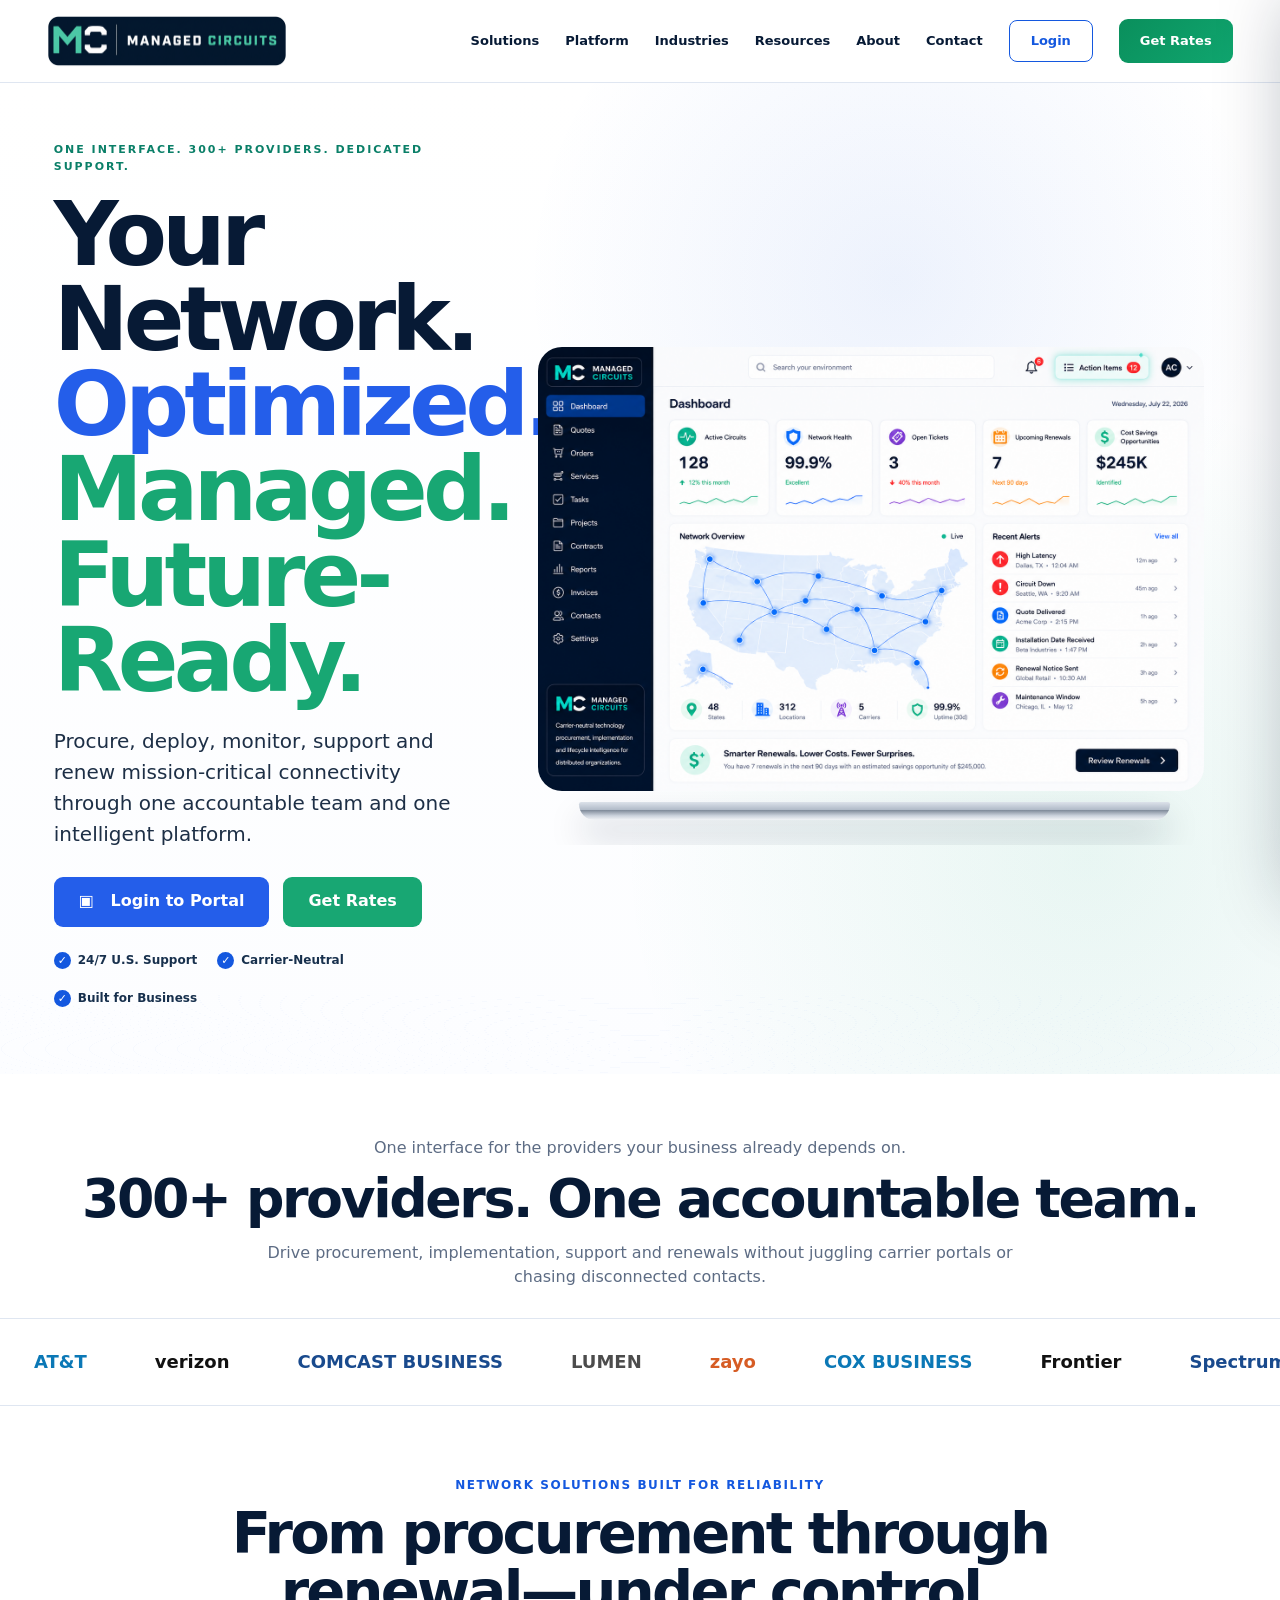
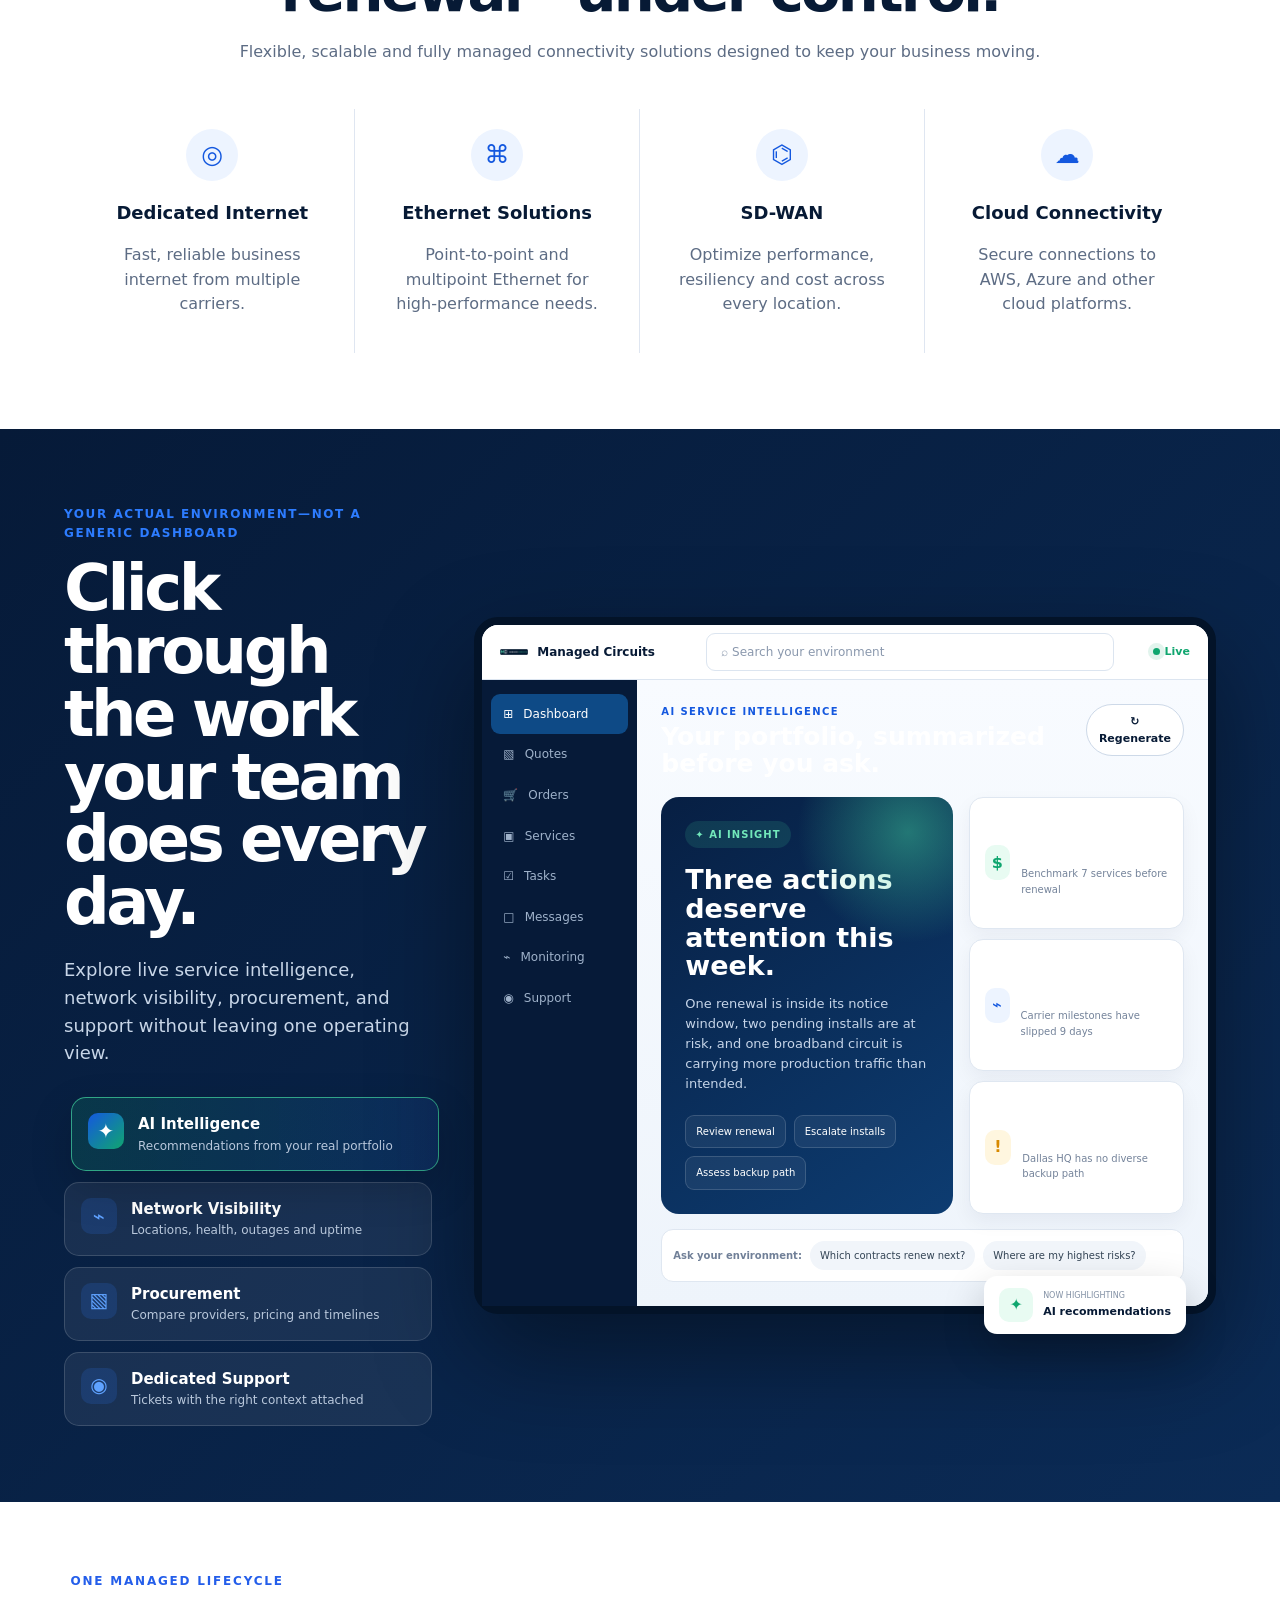
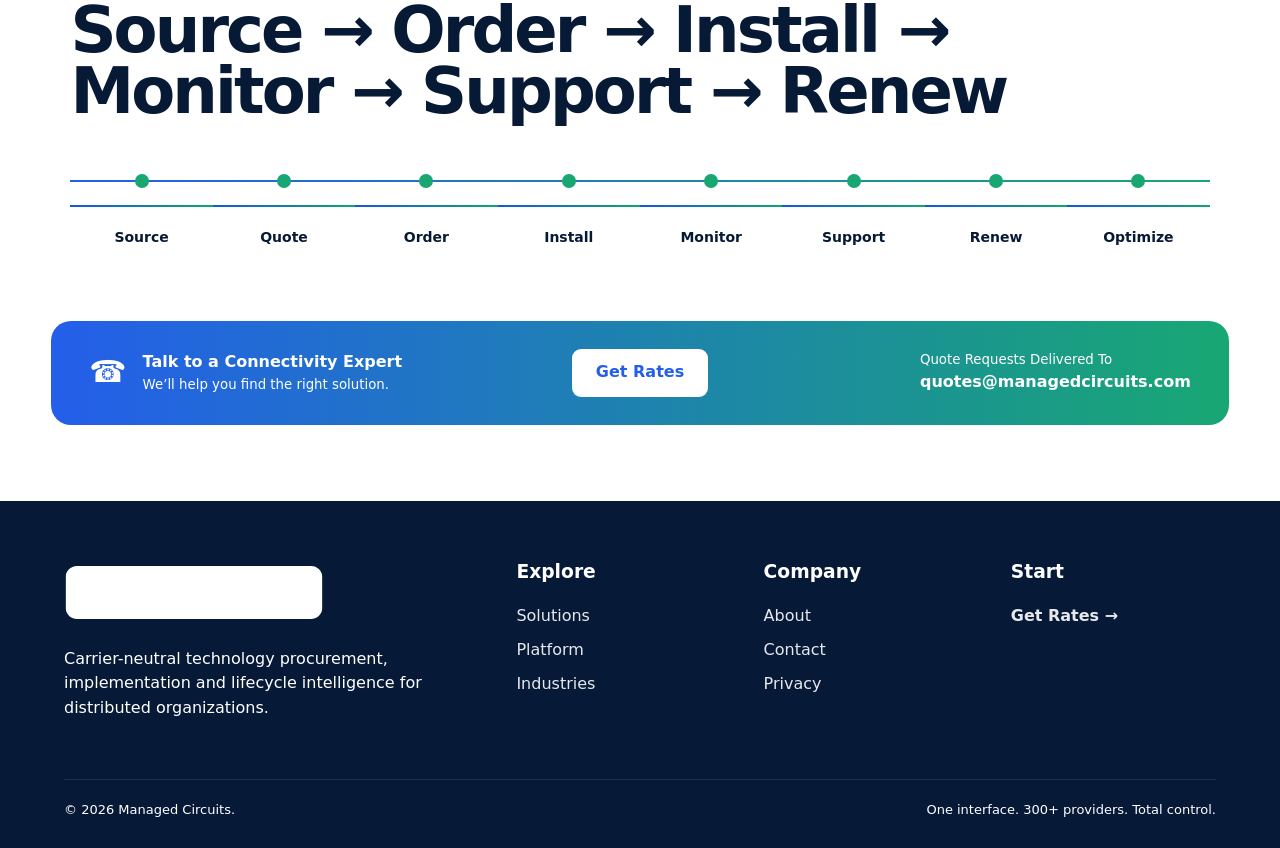
==== commit 71c3952a: "Add correct footer logo" ====
--- a/index.html
+++ b/index.html
@@ -78,4 +78,4 @@
 <section class="rate-step" data-step="4"><span class="step-kicker">Step 4 of 5</span><h3>How can we reach you?</h3><div class="field-grid"><label>First name<input name="First Name" required></label><label>Last name<input name="Last Name" required></label><label>Business email<input type="email" name="Email" required></label><label>Phone<input type="tel" name="Phone" required></label><label>Company<input name="Company" required></label><label>Website<input name="Website" placeholder="company.com"></label></div></section>
 <section class="rate-step" data-step="5"><span class="step-kicker">Step 5 of 5</span><h3>Review your request</h3><div class="review-card" data-review></div><label class="consent"><input type="checkbox" required> <span>I confirm this information is accurate and may be used to prepare my quote.</span></label></section>
 <section class="rates-success" data-success hidden><div class="success-check">✓</div><h3>Request received.</h3><p>Your request has been routed to <strong>quotes@managedcircuits.com</strong>. Our team will follow up shortly.</p></section><div class="rates-actions"><button class="button button-ghost rates-back" type="button">Back</button><button class="button button-green rates-next" type="button">Next →</button><button class="button button-green rates-submit" type="submit" hidden>Submit Request</button></div><p class="form-note">Your information is used only to prepare and respond to this request.</p></form></aside>
-<footer class="site-footer"><div><img class="footer-logo" src="/assets/images/logo.svg" alt="Managed Circuits"><p>Carrier-neutral technology procurement, implementation and lifecycle intelligence for distributed organizations.</p></div><div><h3>Explore</h3><a href="/services/">Solutions</a><a href="/platform/">Platform</a><a href="/industries/">Industries</a></div><div><h3>Company</h3><a href="/about.html">About</a><a href="/contact.html">Contact</a><a href="/privacy.html">Privacy</a></div><div><h3>Start</h3><button class="text-link js-open-rates">Get Rates →</button></div><div class="footer-bottom"><span>© 2026 Managed Circuits.</span><span>One interface. 300+ providers. Total control.</span></div></footer><script src="/assets/js/site.js" defer></script></body></html>
+<footer class="site-footer"><div><img class="footer-logo" src="/assets/images/footer-logo.svg" alt="Managed Circuits"><p>Carrier-neutral technology procurement, implementation and lifecycle intelligence for distributed organizations.</p></div><div><h3>Explore</h3><a href="/services/">Solutions</a><a href="/platform/">Platform</a><a href="/industries/">Industries</a></div><div><h3>Company</h3><a href="/about.html">About</a><a href="/contact.html">Contact</a><a href="/privacy.html">Privacy</a></div><div><h3>Start</h3><button class="text-link js-open-rates">Get Rates →</button></div><div class="footer-bottom"><span>© 2026 Managed Circuits.</span><span>One interface. 300+ providers. Total control.</span></div></footer><script src="/assets/js/site.js" defer></script></body></html>
--- a/assets/css/styles.css
+++ b/assets/css/styles.css
@@ -148,3 +148,212 @@
 .site-footer > div:first-child {
   background: transparent !important;
 }
+
+/* Old-site visual treatment */
+
+/* Hero typography */
+.hero-approved .eyebrow {
+  color: #0a7f68 !important;
+  letter-spacing: .18em;
+  font-weight: 900;
+}
+
+.hero-approved .hero-copy h1 {
+  color: #071a35 !important;
+  font-size: clamp(64px, 7vw, 112px) !important;
+  line-height: .95 !important;
+  letter-spacing: -.055em !important;
+  font-weight: 900 !important;
+}
+
+.hero-approved .hero-copy h1 .blue {
+  color: #245eea !important;
+}
+
+.hero-approved .hero-copy h1 .green {
+  color: #18a773 !important;
+}
+
+.hero-approved .hero-copy > p {
+  color: #1d2f46 !important;
+  font-size: 20px !important;
+  line-height: 1.55 !important;
+  max-width: 680px;
+}
+
+/* Hero buttons */
+.hero-approved .button-blue {
+  background: #245eea !important;
+  color: #fff !important;
+  border-color: #245eea !important;
+  box-shadow: none !important;
+}
+
+.hero-approved .button-green {
+  background: #18a773 !important;
+  color: #fff !important;
+  border-color: #18a773 !important;
+  box-shadow: none !important;
+}
+
+.hero-approved .button-blue:hover,
+.hero-approved .button-green:hover {
+  transform: translateY(-2px);
+  filter: brightness(.96);
+}
+
+/* Proof strip */
+.hero-approved .proof-strip {
+  color: #17304d !important;
+  font-weight: 800;
+}
+
+/* Lifecycle section */
+.lifecycle {
+  padding-top: 70px !important;
+  padding-bottom: 72px !important;
+  background: #fff !important;
+}
+
+.lifecycle .eyebrow {
+  color: #245eea !important;
+  font-weight: 900 !important;
+  letter-spacing: .15em !important;
+}
+
+.lifecycle h2 {
+  color: #071a35 !important;
+  font-size: clamp(46px, 5vw, 76px) !important;
+  line-height: .95 !important;
+  letter-spacing: -.045em !important;
+  font-weight: 900 !important;
+  max-width: 1500px;
+}
+
+.lifecycle-line {
+  position: relative;
+  display: grid !important;
+  grid-template-columns: repeat(8, 1fr);
+  gap: 0 !important;
+  margin-top: 52px !important;
+  padding-top: 25px !important;
+}
+
+.lifecycle-line::before {
+  content: "";
+  position: absolute;
+  top: 6px;
+  left: 0;
+  right: 0;
+  height: 2px;
+  background: linear-gradient(90deg, #245eea 0%, #18a773 100%);
+}
+
+.lifecycle-line span {
+  position: relative;
+  color: #071a35 !important;
+  font-size: 14px !important;
+  font-weight: 800 !important;
+  text-align: center;
+}
+
+.lifecycle-line span::before {
+  content: "";
+  position: absolute;
+  top: -25px;
+  left: 50%;
+  width: 14px;
+  height: 14px;
+  border-radius: 50%;
+  transform: translateX(-50%);
+  background: #18a773;
+}
+
+/* Blue-to-green CTA bar */
+.cta-bar {
+  margin: 0 clamp(20px, 4vw, 70px) 76px !important;
+  padding: 28px 38px !important;
+  border-radius: 20px !important;
+  background: linear-gradient(90deg, #245eea 0%, #18a773 100%) !important;
+  color: #fff !important;
+  box-shadow: none !important;
+}
+
+.cta-bar b,
+.cta-bar small,
+.cta-bar span {
+  color: #fff !important;
+}
+
+.cta-bar > div:first-child {
+  display: flex;
+  align-items: center;
+  gap: 16px;
+}
+
+.cta-bar > div:first-child > span {
+  font-size: 30px;
+}
+
+.cta-bar .button-light {
+  background: #fff !important;
+  color: #245eea !important;
+  border: 0 !important;
+  font-weight: 900 !important;
+  min-width: 130px;
+}
+
+.cta-bar > div:last-child {
+  text-align: left;
+}
+
+/* Footer */
+.site-footer {
+  background: #061a38 !important;
+  color: #fff !important;
+  padding-top: 56px !important;
+}
+
+.site-footer h3,
+.site-footer a,
+.site-footer p,
+.site-footer span,
+.site-footer button {
+  color: #fff !important;
+}
+
+.site-footer a,
+.site-footer button {
+  opacity: .9;
+}
+
+.site-footer a:hover,
+.site-footer button:hover {
+  opacity: 1;
+}
+
+/* Mobile cleanup */
+@media (max-width: 800px) {
+  .hero-approved .hero-copy h1 {
+    font-size: 58px !important;
+  }
+
+  .lifecycle-line {
+    grid-template-columns: repeat(2, 1fr);
+    row-gap: 34px !important;
+  }
+
+  .lifecycle-line::before {
+    display: none;
+  }
+
+  .lifecycle-line span::before {
+    top: -18px;
+  }
+
+  .cta-bar {
+    margin-left: 16px !important;
+    margin-right: 16px !important;
+    padding: 24px !important;
+  }
+}
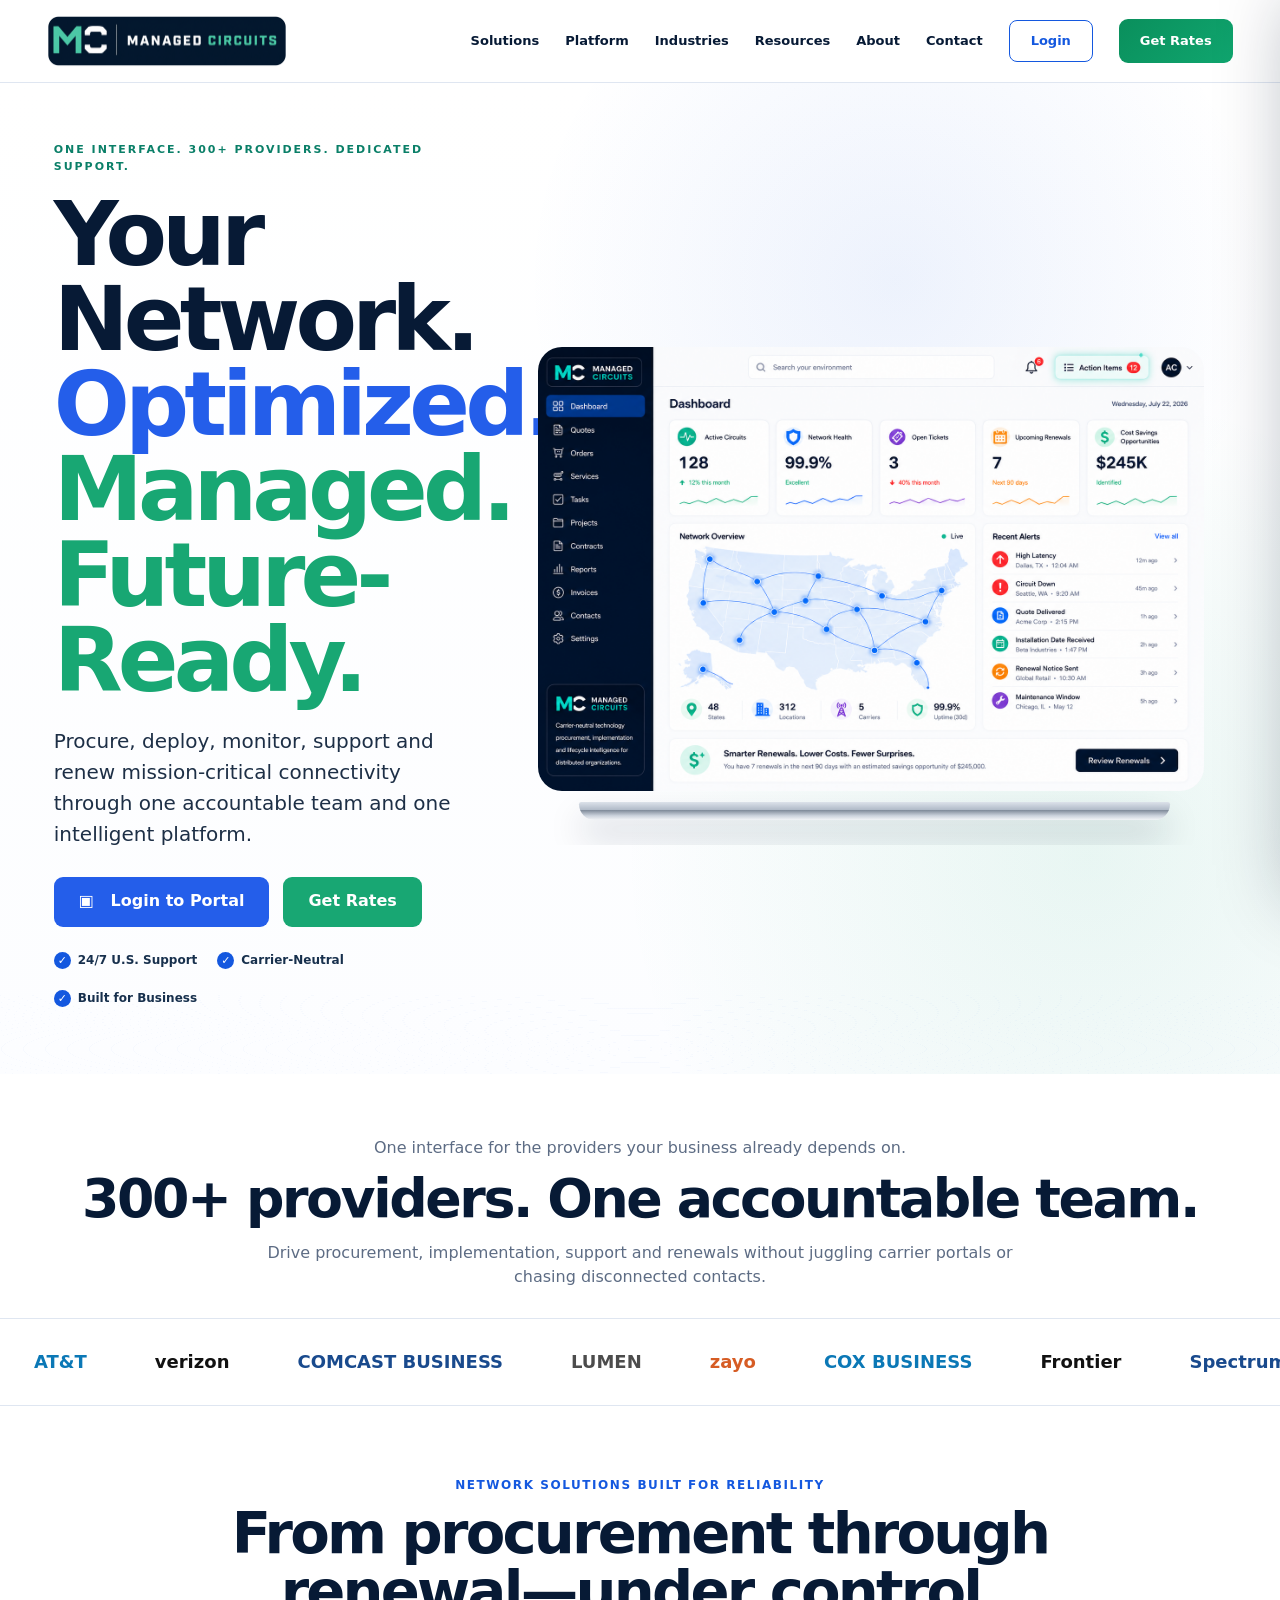
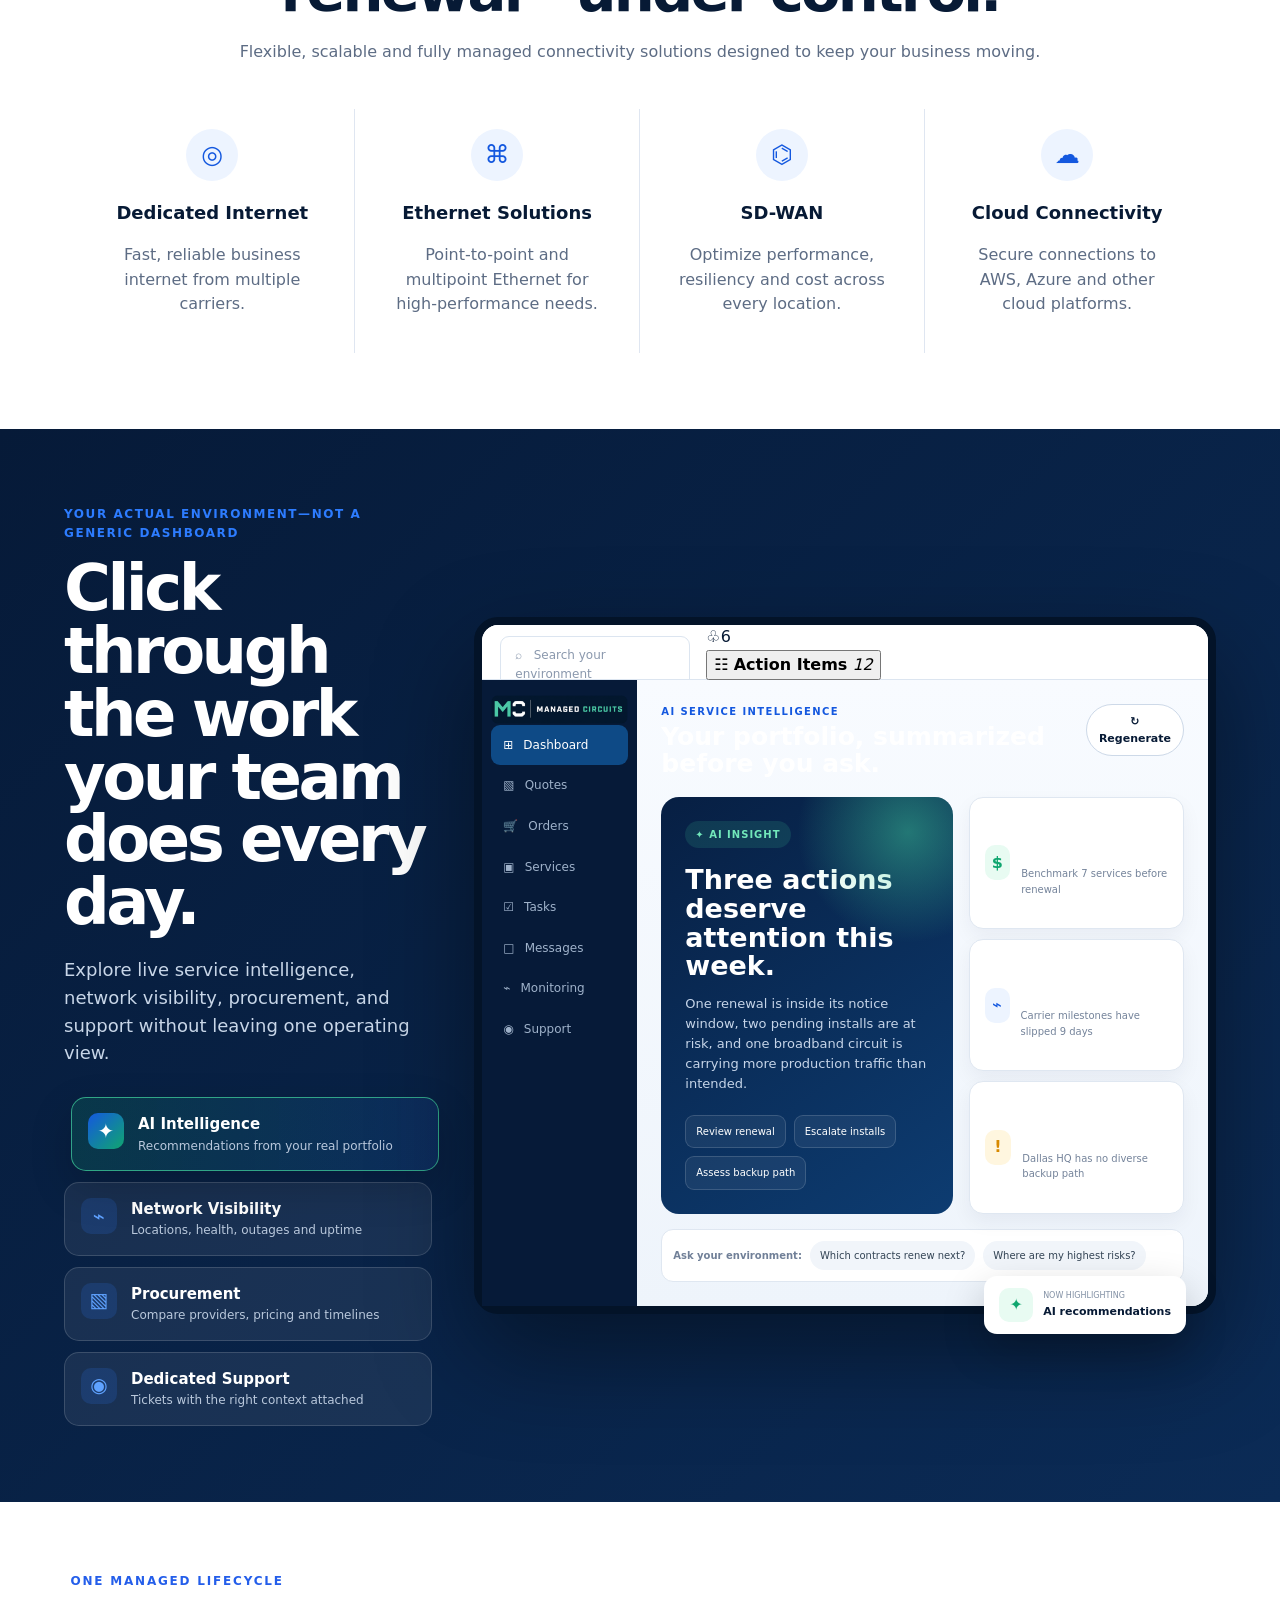
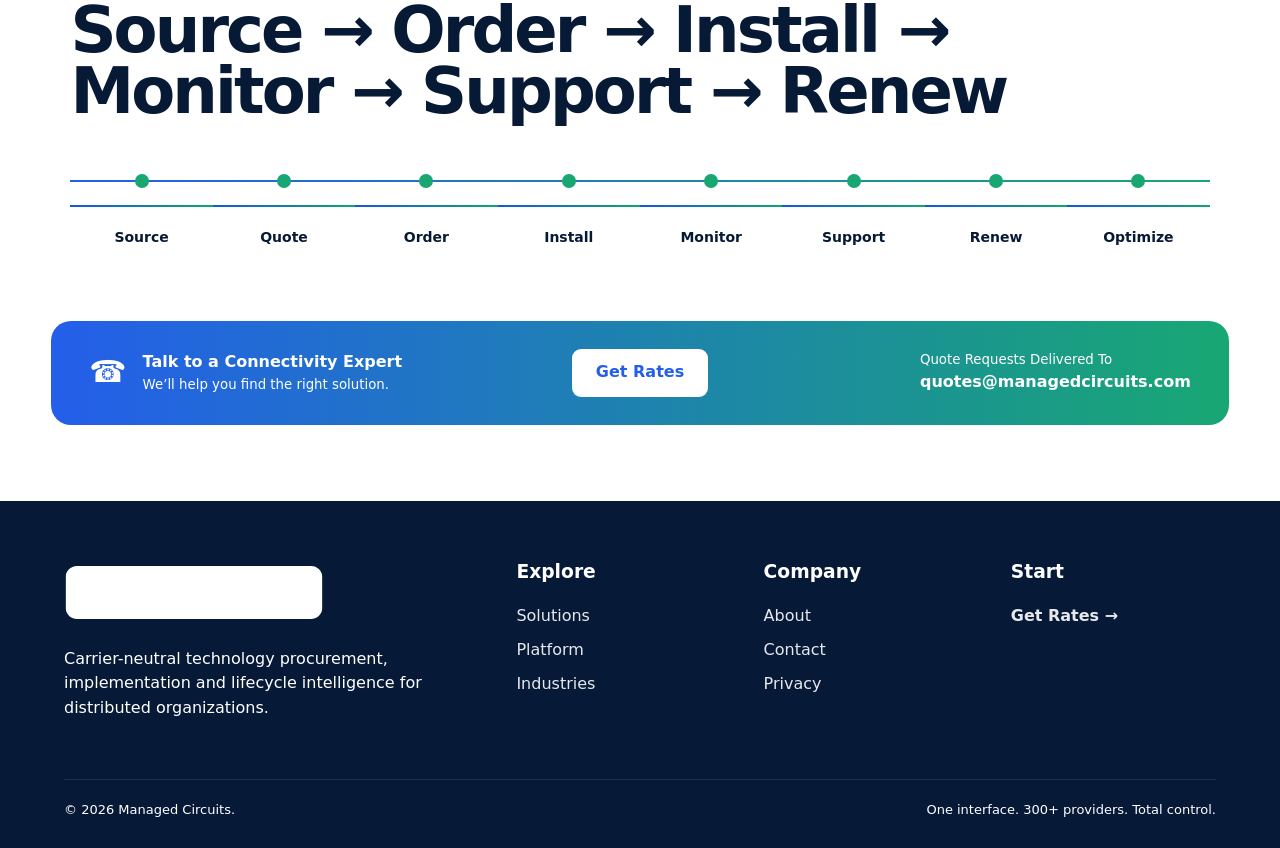
==== commit 1fc3189e: "Add correct footer logo" ====
--- a/index.html
+++ b/index.html
@@ -26,9 +26,23 @@
     </div>
   </div>
   <div class="interactive-portal" data-interactive-portal data-active-view="ai">
-    <div class="interactive-portal-bar"><div class="portal-brand-mini"><img src="/assets/images/logo.png" alt=""><span>Managed Circuits</span></div><div class="portal-search-mini">⌕ Search your environment</div><div class="portal-live-dot">Live</div></div>
+    <div class="interactive-portal-bar">
+  <div class="portal-search-mini">⌕&nbsp;&nbsp; Search your environment</div>
+  <div class="portal-header-actions">
+    <div class="portal-bell">♧<span>6</span></div>
+    <button class="portal-action-items" type="button">
+      <span class="action-list-icon">☷</span>
+      <b>Action Items</b>
+      <em>12</em>
+    </button>
+    <div class="portal-avatar">AC</div>
+  </div>
+</div>
     <div class="interactive-portal-body">
       <aside class="interactive-sidebar" aria-label="Portal navigation">
+        <div class="interactive-sidebar-brand">
+          <img src="/assets/images/logo.png" alt="Managed Circuits">
+        </div>
         <button class="active" type="button" data-portal-view="ai">⊞ <span>Dashboard</span></button>
         <button type="button" data-portal-view="procurement">▧ <span>Quotes</span></button>
         <button type="button" data-portal-view="procurement">🛒 <span>Orders</span></button>
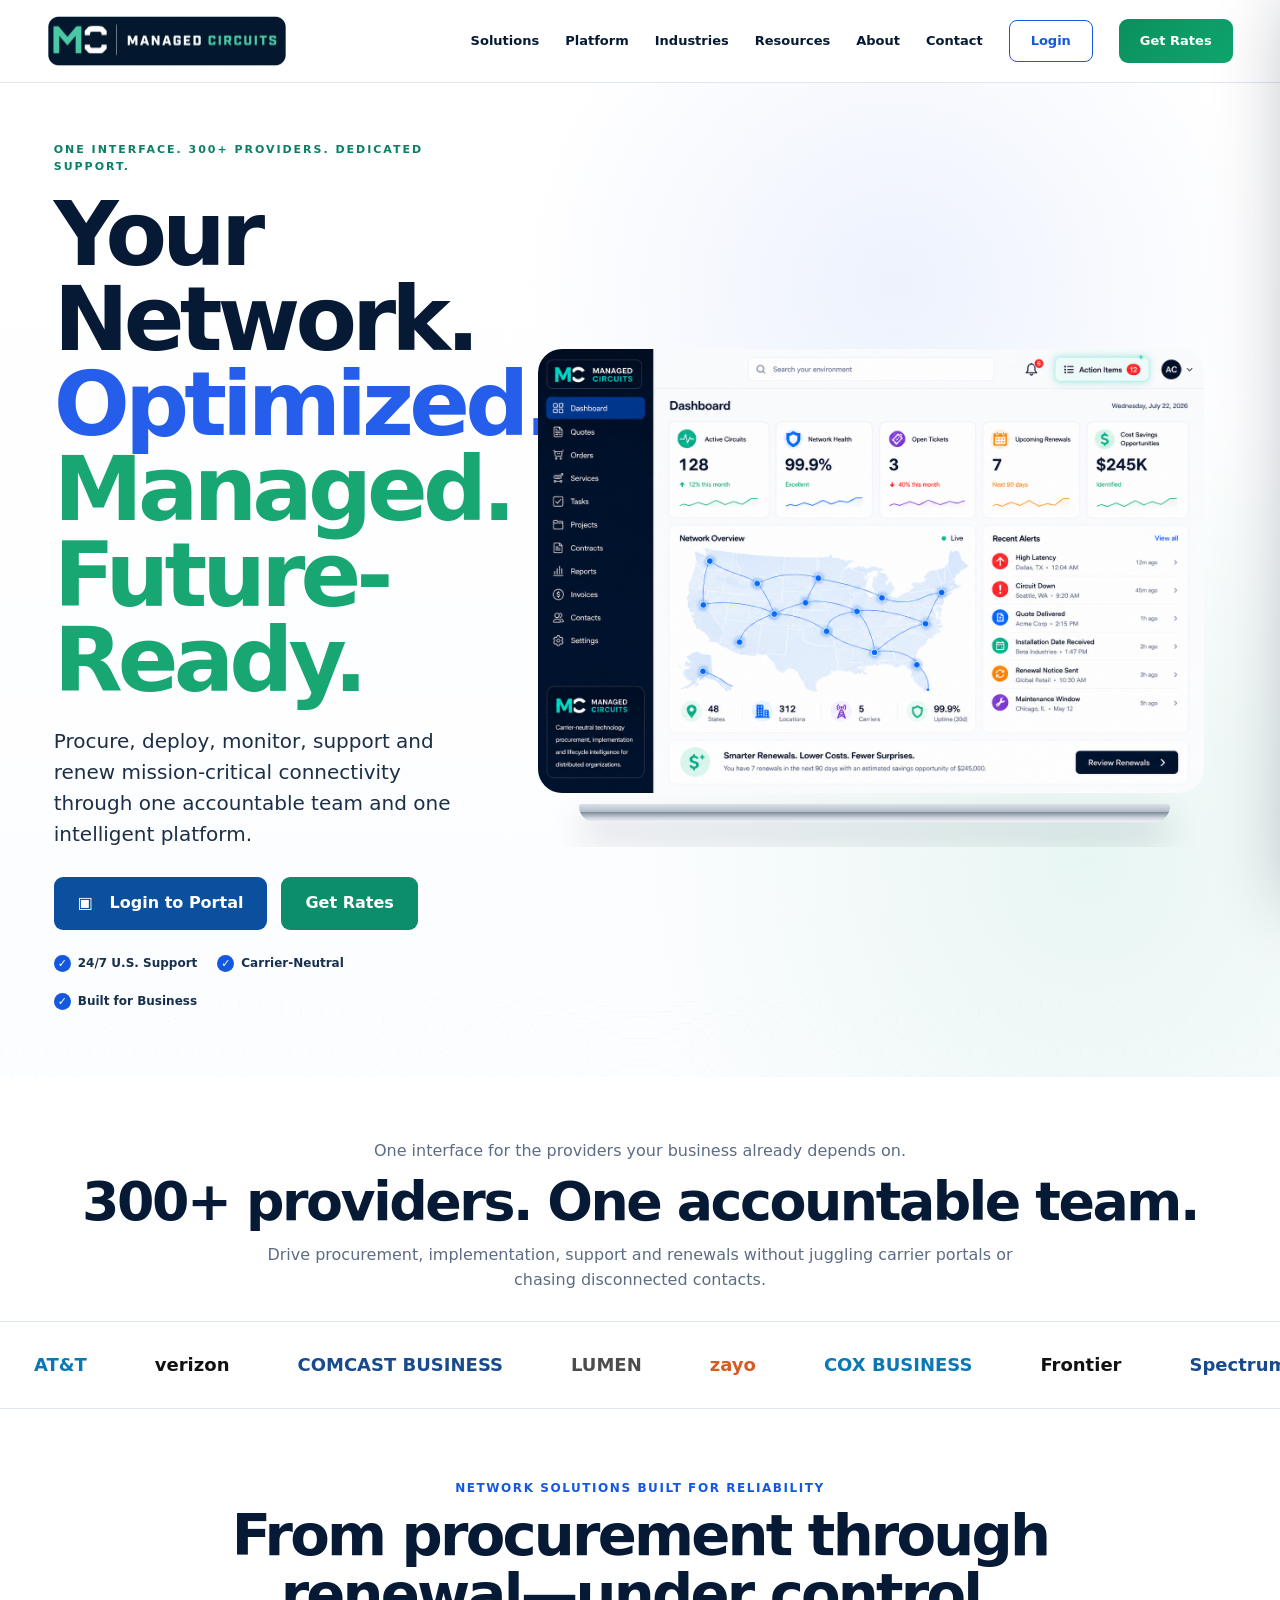
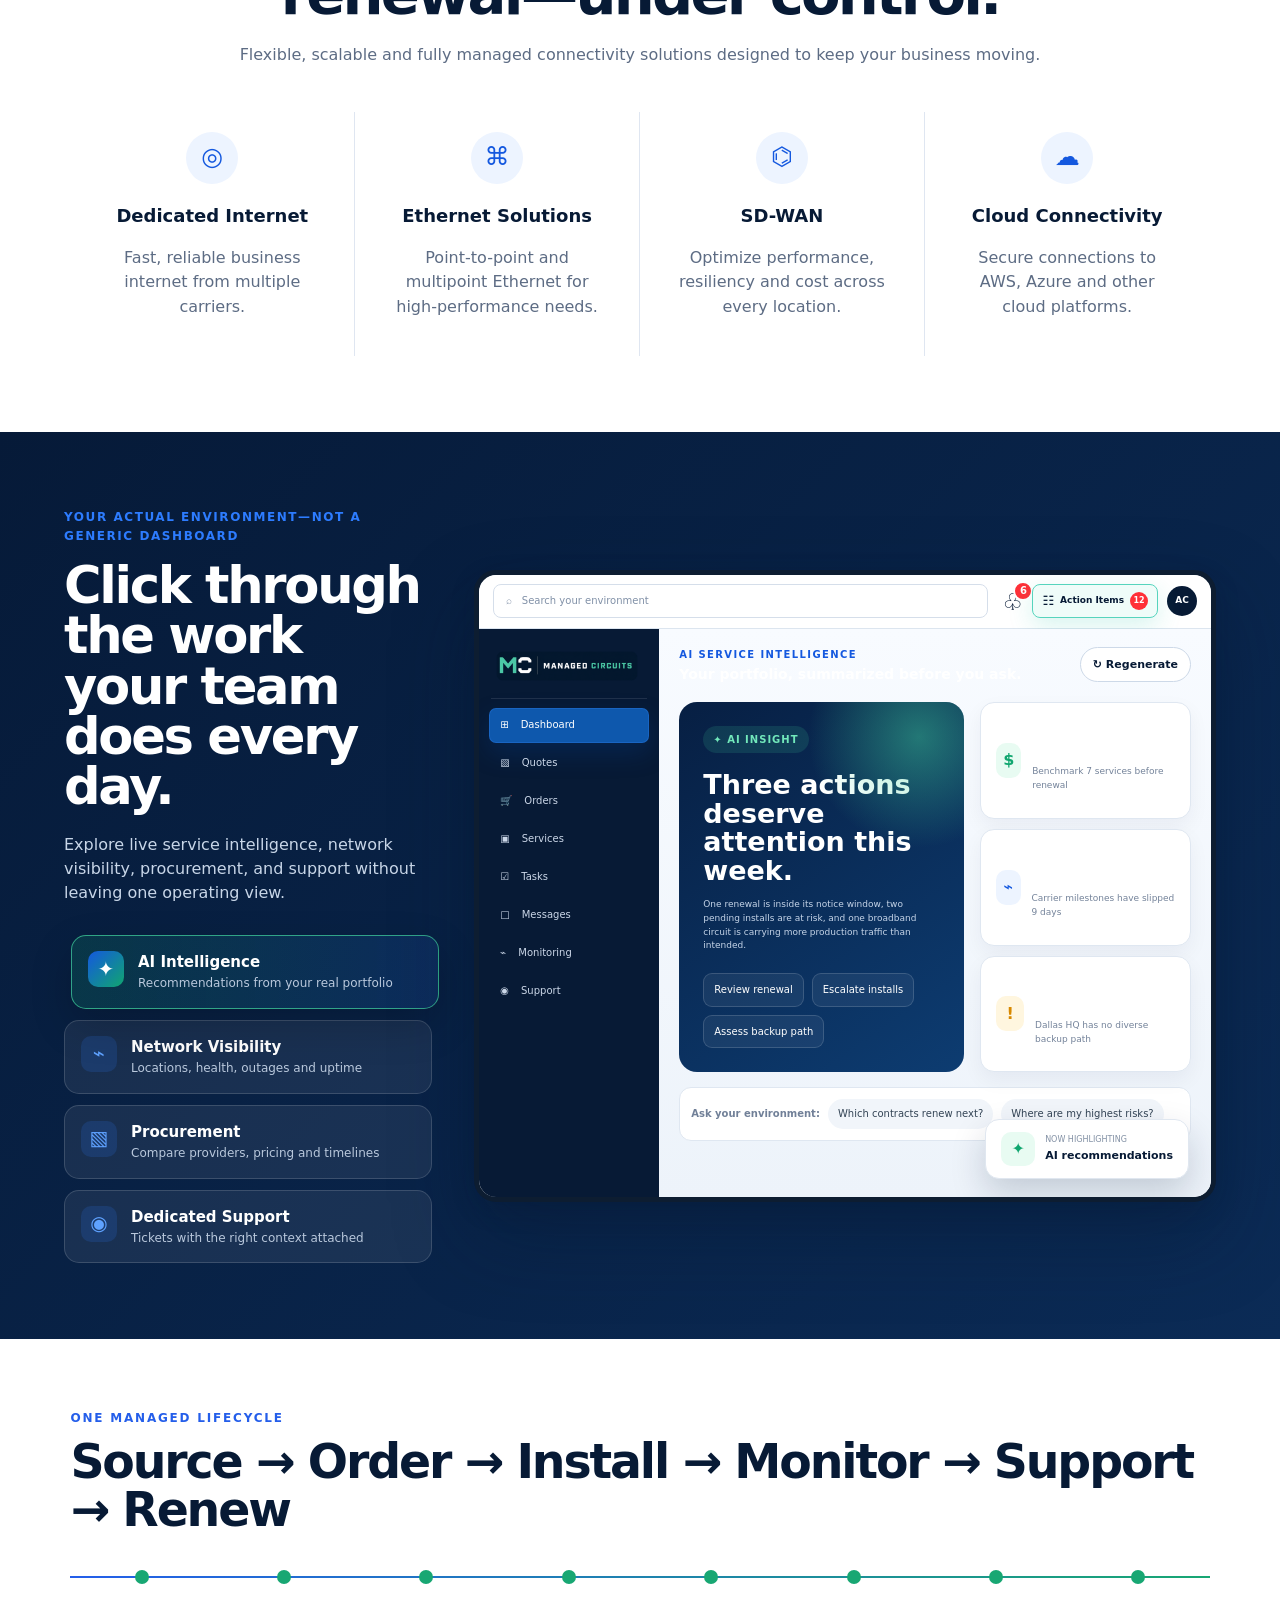
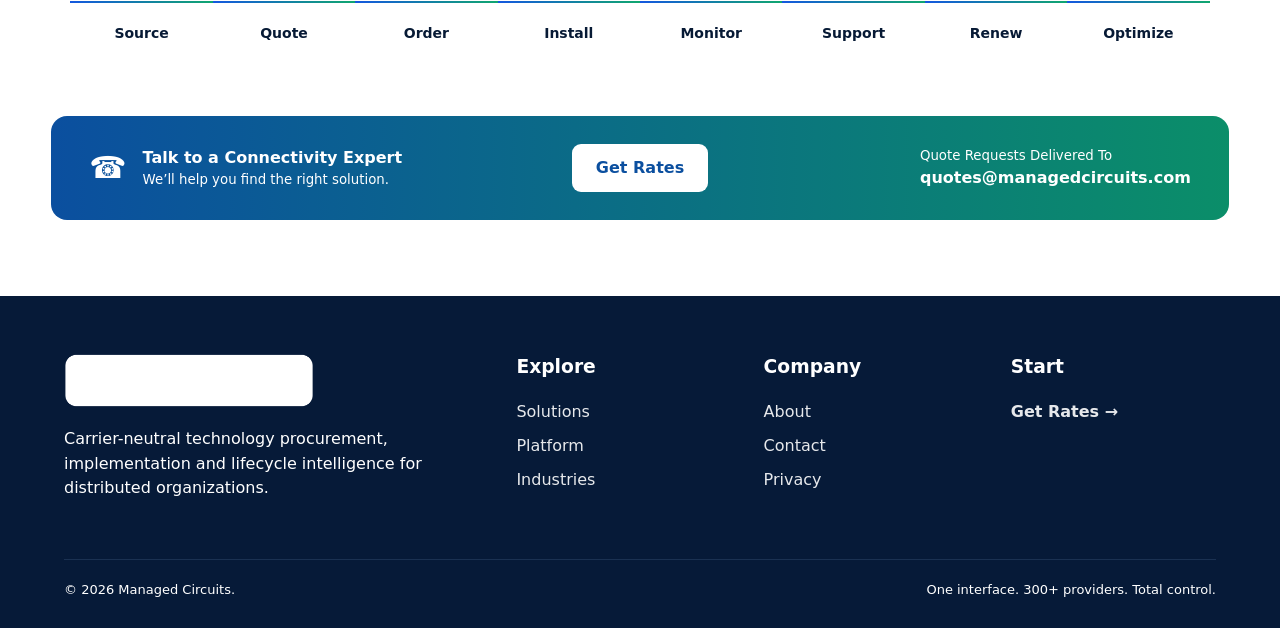
==== commit 3623e47b: "Fix footer logo white box" ====
--- a/index.html
+++ b/index.html
@@ -92,4 +92,4 @@
 <section class="rate-step" data-step="4"><span class="step-kicker">Step 4 of 5</span><h3>How can we reach you?</h3><div class="field-grid"><label>First name<input name="First Name" required></label><label>Last name<input name="Last Name" required></label><label>Business email<input type="email" name="Email" required></label><label>Phone<input type="tel" name="Phone" required></label><label>Company<input name="Company" required></label><label>Website<input name="Website" placeholder="company.com"></label></div></section>
 <section class="rate-step" data-step="5"><span class="step-kicker">Step 5 of 5</span><h3>Review your request</h3><div class="review-card" data-review></div><label class="consent"><input type="checkbox" required> <span>I confirm this information is accurate and may be used to prepare my quote.</span></label></section>
 <section class="rates-success" data-success hidden><div class="success-check">✓</div><h3>Request received.</h3><p>Your request has been routed to <strong>quotes@managedcircuits.com</strong>. Our team will follow up shortly.</p></section><div class="rates-actions"><button class="button button-ghost rates-back" type="button">Back</button><button class="button button-green rates-next" type="button">Next →</button><button class="button button-green rates-submit" type="submit" hidden>Submit Request</button></div><p class="form-note">Your information is used only to prepare and respond to this request.</p></form></aside>
-<footer class="site-footer"><div><img class="footer-logo" src="/assets/images/footer-logo.svg" alt="Managed Circuits"><p>Carrier-neutral technology procurement, implementation and lifecycle intelligence for distributed organizations.</p></div><div><h3>Explore</h3><a href="/services/">Solutions</a><a href="/platform/">Platform</a><a href="/industries/">Industries</a></div><div><h3>Company</h3><a href="/about.html">About</a><a href="/contact.html">Contact</a><a href="/privacy.html">Privacy</a></div><div><h3>Start</h3><button class="text-link js-open-rates">Get Rates →</button></div><div class="footer-bottom"><span>© 2026 Managed Circuits.</span><span>One interface. 300+ providers. Total control.</span></div></footer><script src="/assets/js/site.js" defer></script></body></html>
+<footer class="site-footer"><div><img class="footer-logo" src="/assets/images/logo.png" alt="Managed Circuits"><p>Carrier-neutral technology procurement, implementation and lifecycle intelligence for distributed organizations.</p></div><div><h3>Explore</h3><a href="/services/">Solutions</a><a href="/platform/">Platform</a><a href="/industries/">Industries</a></div><div><h3>Company</h3><a href="/about.html">About</a><a href="/contact.html">Contact</a><a href="/privacy.html">Privacy</a></div><div><h3>Start</h3><button class="text-link js-open-rates">Get Rates →</button></div><div class="footer-bottom"><span>© 2026 Managed Circuits.</span><span>One interface. 300+ providers. Total control.</span></div></footer><script src="/assets/js/site.js" defer></script></body></html>
--- a/assets/css/styles.css
+++ b/assets/css/styles.css
@@ -357,3 +357,490 @@
     padding: 24px !important;
   }
 }
+
+/* Polished interactive client portal */
+
+.interactive-portal {
+  position: relative;
+  width: 100%;
+  border: 7px solid #101d2d !important;
+  border-radius: 26px !important;
+  background: #f7f9fc !important;
+  box-shadow:
+    0 34px 80px rgba(5, 22, 48, .34),
+    0 8px 24px rgba(5, 22, 48, .18) !important;
+  overflow: hidden !important;
+}
+
+.interactive-portal-bar {
+  display: grid !important;
+  grid-template-columns: minmax(300px, 620px) auto !important;
+  justify-content: space-between !important;
+  align-items: center !important;
+  gap: 24px !important;
+  height: 74px !important;
+  padding: 0 24px !important;
+  background: #fff !important;
+  border-bottom: 1px solid #dce5ef !important;
+  border-radius: 18px 18px 0 0 !important;
+}
+
+.portal-search-mini {
+  width: 100% !important;
+  padding: 13px 18px !important;
+  border: 1px solid #d5deea !important;
+  border-radius: 12px !important;
+  background: #fff !important;
+  color: #8090a7 !important;
+  font-size: 13px !important;
+}
+
+.portal-header-actions {
+  display: flex;
+  align-items: center;
+  justify-content: flex-end;
+  gap: 16px;
+}
+
+.portal-bell {
+  position: relative;
+  color: #071a35;
+  font-size: 23px;
+  line-height: 1;
+}
+
+.portal-bell span {
+  position: absolute;
+  top: -10px;
+  right: -10px;
+  display: grid;
+  place-items: center;
+  width: 20px;
+  height: 20px;
+  border: 2px solid #fff;
+  border-radius: 50%;
+  background: #ff3038;
+  color: #fff;
+  font-size: 10px;
+  font-weight: 900;
+}
+
+.portal-action-items {
+  position: relative;
+  display: flex;
+  align-items: center;
+  gap: 9px;
+  padding: 12px 15px !important;
+  border: 1px solid #63dfca !important;
+  border-radius: 12px !important;
+  background: #f5fffd !important;
+  color: #071a35 !important;
+  box-shadow:
+    0 0 0 0 rgba(66, 214, 190, .4),
+    0 8px 24px rgba(36, 194, 167, .18) !important;
+  animation: actionItemsPulse 2.2s ease-in-out infinite;
+}
+
+.portal-action-items b {
+  font-size: 12px;
+  white-space: nowrap;
+}
+
+.portal-action-items em {
+  display: grid;
+  place-items: center;
+  width: 23px;
+  height: 23px;
+  border-radius: 50%;
+  background: #ff3038;
+  color: #fff;
+  font-size: 10px;
+  font-style: normal;
+  font-weight: 900;
+}
+
+.action-list-icon {
+  font-size: 17px;
+}
+
+.portal-avatar {
+  display: grid;
+  place-items: center;
+  width: 40px;
+  height: 40px;
+  border-radius: 50%;
+  background: #071a35;
+  color: #fff;
+  font-size: 12px;
+  font-weight: 900;
+}
+
+.interactive-portal-body {
+  display: grid !important;
+  grid-template-columns: 205px minmax(0, 1fr) !important;
+  min-height: 590px !important;
+}
+
+.interactive-sidebar {
+  padding: 18px 13px 22px !important;
+  background:
+    radial-gradient(circle at 25% 5%, rgba(39, 117, 255, .12), transparent 28%),
+    linear-gradient(180deg, #061a38 0%, #031328 100%) !important;
+}
+
+.interactive-sidebar-brand {
+  display: flex;
+  align-items: center;
+  height: 78px;
+  margin: -4px 1px 15px;
+  padding: 8px 10px 15px;
+  border-bottom: 1px solid rgba(255, 255, 255, .1);
+}
+
+.interactive-sidebar-brand img {
+  display: block;
+  width: 172px !important;
+  height: auto !important;
+  max-height: 58px !important;
+  object-fit: contain !important;
+  object-position: left center !important;
+}
+
+.interactive-sidebar button {
+  display: flex !important;
+  align-items: center !important;
+  gap: 12px !important;
+  width: 100% !important;
+  margin-bottom: 5px !important;
+  padding: 12px 13px !important;
+  border: 1px solid transparent !important;
+  border-radius: 10px !important;
+  background: transparent !important;
+  color: #d1dced !important;
+  font-size: 12px !important;
+  text-align: left !important;
+  transition: .2s ease !important;
+}
+
+.interactive-sidebar button:hover {
+  background: rgba(24, 103, 199, .35) !important;
+  color: #fff !important;
+  transform: translateX(2px);
+}
+
+.interactive-sidebar button.active {
+  border-color: rgba(57, 139, 255, .25) !important;
+  background: linear-gradient(90deg, #0b4b92, #075bb6) !important;
+  color: #fff !important;
+  box-shadow: 0 10px 25px rgba(0, 69, 154, .25) !important;
+}
+
+.interactive-canvas {
+  background: linear-gradient(180deg, #f8fbff 0%, #edf3fa 100%) !important;
+}
+
+.portal-view {
+  padding: 26px !important;
+}
+
+.portal-focus-card {
+  right: 22px !important;
+  bottom: 18px !important;
+  border: 1px solid #e0e7f0 !important;
+  border-radius: 14px !important;
+  box-shadow: 0 15px 35px rgba(7, 26, 53, .18) !important;
+}
+
+@keyframes actionItemsPulse {
+  0%, 100% {
+    box-shadow:
+      0 0 0 0 rgba(66, 214, 190, .35),
+      0 8px 24px rgba(36, 194, 167, .18);
+  }
+
+  50% {
+    box-shadow:
+      0 0 0 9px rgba(66, 214, 190, 0),
+      0 11px 30px rgba(36, 194, 167, .28);
+  }
+}
+
+@media (max-width: 900px) {
+  .interactive-portal-bar {
+    grid-template-columns: 1fr auto !important;
+    padding: 0 14px !important;
+  }
+
+  .portal-action-items b {
+    display: none;
+  }
+
+  .interactive-portal-body {
+    grid-template-columns: 72px minmax(0, 1fr) !important;
+  }
+
+  .interactive-sidebar-brand {
+    height: 58px;
+    padding: 5px;
+  }
+
+  .interactive-sidebar-brand img {
+    width: 48px !important;
+    max-height: 48px !important;
+    object-fit: cover !important;
+    object-position: left !important;
+  }
+
+  .interactive-sidebar button {
+    justify-content: center !important;
+  }
+
+  .interactive-sidebar button span {
+    display: none !important;
+  }
+}
+
+/* FINAL VISUAL TUNING — 2026-07-22 */
+
+/* Softer hero buttons */
+.hero-approved .button-blue {
+  background: #0b4f9f !important;
+  border-color: #0b4f9f !important;
+  border-radius: 9px !important;
+  padding: 14px 24px !important;
+}
+
+.hero-approved .button-green {
+  background: #0b8e69 !important;
+  border-color: #0b8e69 !important;
+  border-radius: 9px !important;
+  padding: 14px 24px !important;
+}
+
+/* Stop the click-through headline from dominating */
+section:has(.interactive-portal) {
+  align-items: center !important;
+}
+
+section:has(.interactive-portal) > div:first-child h2 {
+  font-size: clamp(42px, 4vw, 62px) !important;
+  line-height: .98 !important;
+  letter-spacing: -.045em !important;
+  max-width: 520px !important;
+}
+
+section:has(.interactive-portal) > div:first-child p {
+  max-width: 480px !important;
+  font-size: 16px !important;
+  line-height: 1.5 !important;
+}
+
+/* Portal frame */
+.interactive-portal {
+  border: 5px solid #0d1d31 !important;
+  border-radius: 22px !important;
+  overflow: hidden !important;
+}
+
+.interactive-portal-body {
+  grid-template-columns: 180px minmax(0, 1fr) !important;
+  min-height: 500px !important;
+}
+
+/* Sidebar should be one continuous navy tone */
+.interactive-sidebar {
+  background: #071a35 !important;
+  padding: 12px 10px 18px !important;
+}
+
+.interactive-sidebar-brand {
+  height: 58px !important;
+  padding: 5px 5px 12px !important;
+  margin: 0 2px 9px !important;
+}
+
+.interactive-sidebar-brand img {
+  width: 142px !important;
+  max-height: 42px !important;
+}
+
+.interactive-sidebar button {
+  min-height: 35px !important;
+  padding: 8px 10px !important;
+  margin-bottom: 3px !important;
+  border-radius: 7px !important;
+  font-size: 10px !important;
+  color: #cbd7e8 !important;
+}
+
+.interactive-sidebar button.active {
+  background: #0e58ad !important;
+  color: #fff !important;
+}
+
+/* Portal top bar */
+.interactive-portal-bar {
+  height: 54px !important;
+  padding: 0 14px !important;
+  grid-template-columns: minmax(220px, 1fr) auto !important;
+  gap: 14px !important;
+  overflow: visible !important;
+}
+
+.portal-search-mini {
+  height: 34px !important;
+  padding: 8px 12px !important;
+  font-size: 10px !important;
+  border-radius: 8px !important;
+}
+
+.portal-header-actions {
+  display: flex !important;
+  align-items: center !important;
+  gap: 9px !important;
+  white-space: nowrap !important;
+}
+
+.portal-bell {
+  display: block !important;
+  flex: 0 0 21px !important;
+  width: 21px !important;
+  height: 21px !important;
+}
+
+.portal-bell svg {
+  display: block !important;
+  width: 19px !important;
+  height: 19px !important;
+}
+
+.portal-action-items {
+  display: flex !important;
+  align-items: center !important;
+  width: auto !important;
+  min-width: 118px !important;
+  height: 34px !important;
+  padding: 6px 9px !important;
+  gap: 6px !important;
+  border-radius: 8px !important;
+  background: #effcf9 !important;
+  border-color: #56d4bd !important;
+  color: #071a35 !important;
+}
+
+.portal-action-items b {
+  display: inline !important;
+  font-size: 9px !important;
+}
+
+.portal-action-items em {
+  width: 18px !important;
+  height: 18px !important;
+  font-size: 8px !important;
+}
+
+.action-list-icon {
+  font-size: 13px !important;
+}
+
+.portal-avatar {
+  flex: 0 0 30px !important;
+  width: 30px !important;
+  height: 30px !important;
+  font-size: 9px !important;
+}
+
+/* Portal content sizing */
+.portal-view {
+  padding: 18px 20px 56px !important;
+}
+
+.portal-view h2 {
+  font-size: 21px !important;
+  color: #071a35 !important;
+}
+
+.portal-view h3 {
+  font-size: 14px !important;
+}
+
+.portal-view p,
+.portal-view small,
+.portal-view td,
+.portal-view th {
+  font-size: 9px !important;
+}
+
+/* Keep lifecycle compact */
+.lifecycle h2 {
+  font-size: clamp(36px, 3.7vw, 56px) !important;
+  line-height: 1.02 !important;
+}
+
+.lifecycle-line {
+  margin-top: 35px !important;
+}
+
+/* Restrained CTA bar */
+.cta-bar {
+  background: linear-gradient(90deg, #0b4f9f 0%, #0b8e69 100%) !important;
+  border-top: 0 !important;
+  border-radius: 16px !important;
+}
+
+.cta-bar .button-light {
+  background: #fff !important;
+  color: #0b4f9f !important;
+}
+
+/* Remove any visible white footer image container */
+.site-footer > div:first-child {
+  background: transparent !important;
+}
+
+.site-footer .footer-logo {
+  width: 250px !important;
+  height: 64px !important;
+  background: transparent !important;
+  border: 0 !important;
+  border-radius: 0 !important;
+  object-fit: contain !important;
+  object-position: left center !important;
+}
+
+@media (max-width: 1100px) {
+  .interactive-portal-body {
+    grid-template-columns: 155px minmax(0, 1fr) !important;
+  }
+
+  .interactive-sidebar-brand img {
+    width: 125px !important;
+  }
+
+  .portal-action-items {
+    min-width: 105px !important;
+  }
+}
+
+/* Final footer logo correction */
+.site-footer > div:first-child {
+  background: transparent !important;
+  border: 0 !important;
+  box-shadow: none !important;
+}
+
+.site-footer .footer-logo,
+.site-footer .footer-mark {
+  display: block !important;
+  width: 250px !important;
+  height: auto !important;
+  max-height: 70px !important;
+  padding: 0 !important;
+  margin: 0 0 18px !important;
+  background: transparent !important;
+  border: 0 !important;
+  border-radius: 0 !important;
+  box-shadow: none !important;
+  object-fit: contain !important;
+  object-position: left center !important;
+}
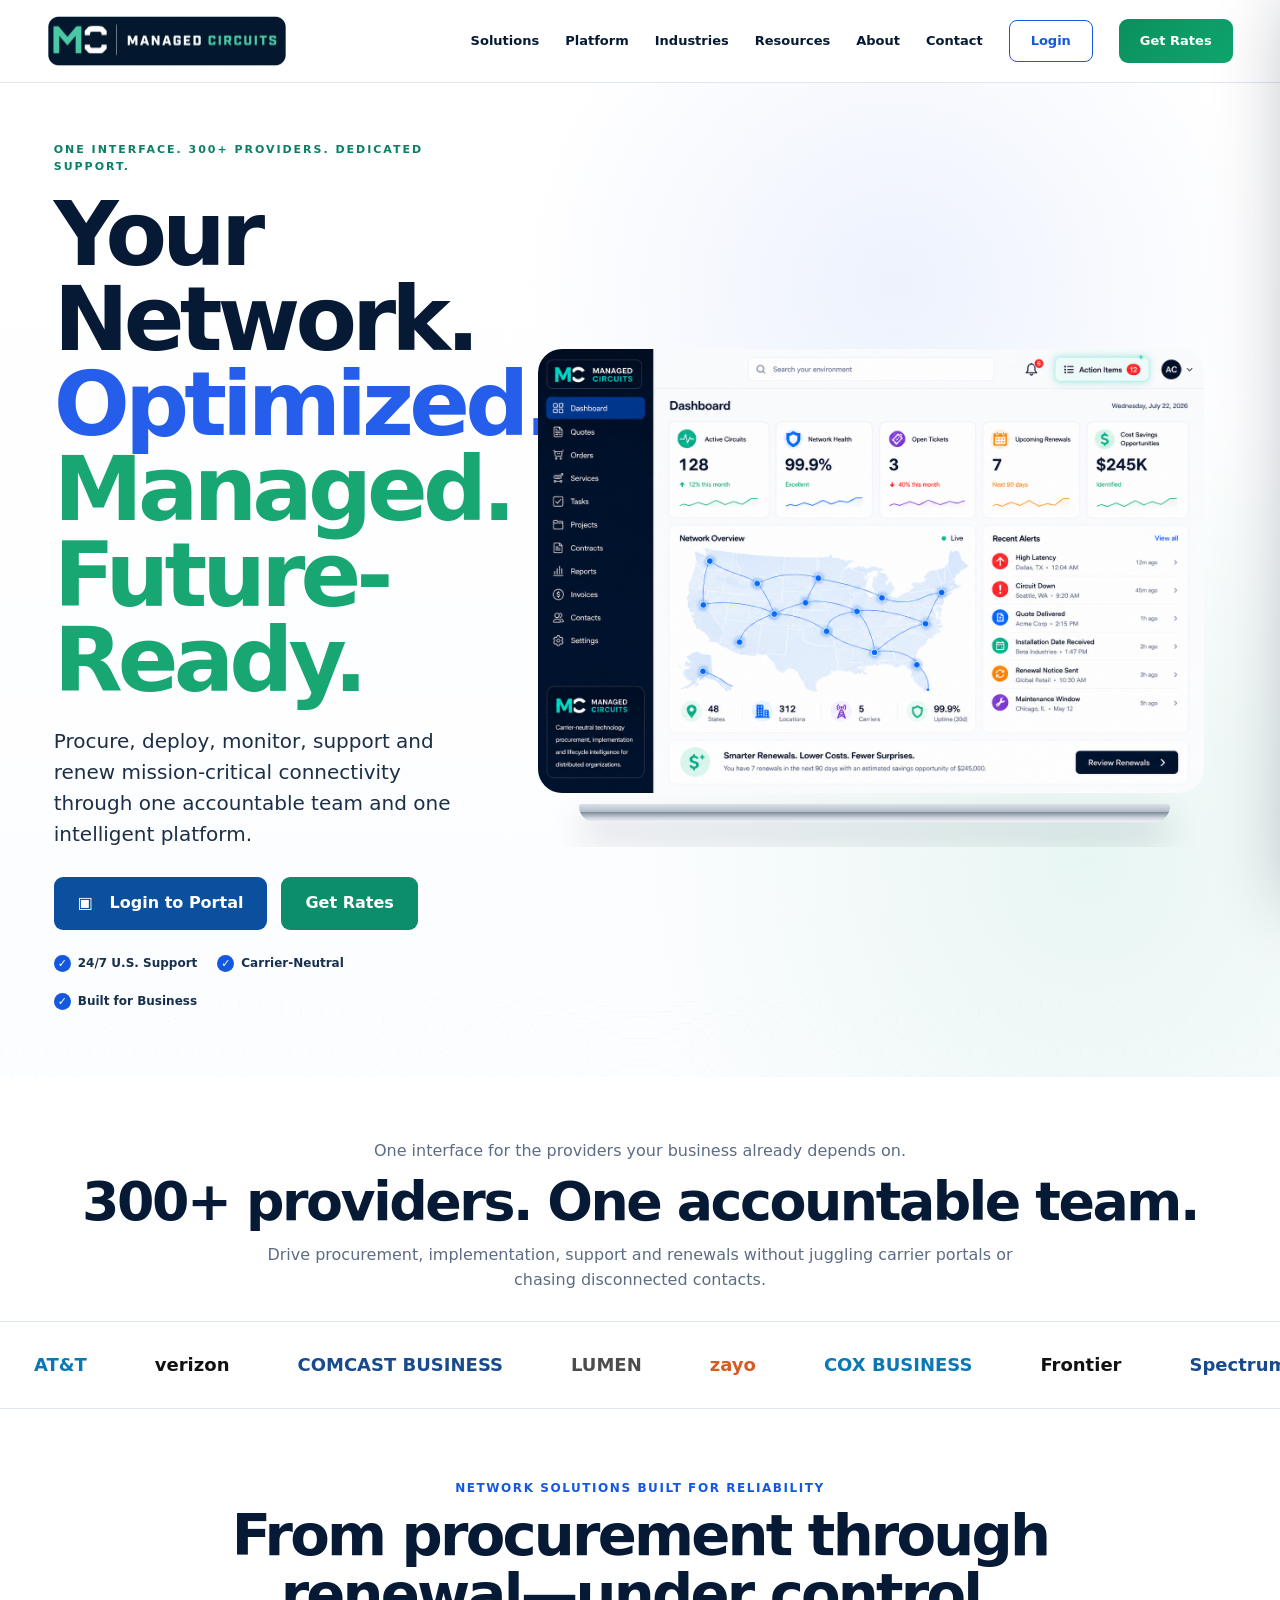
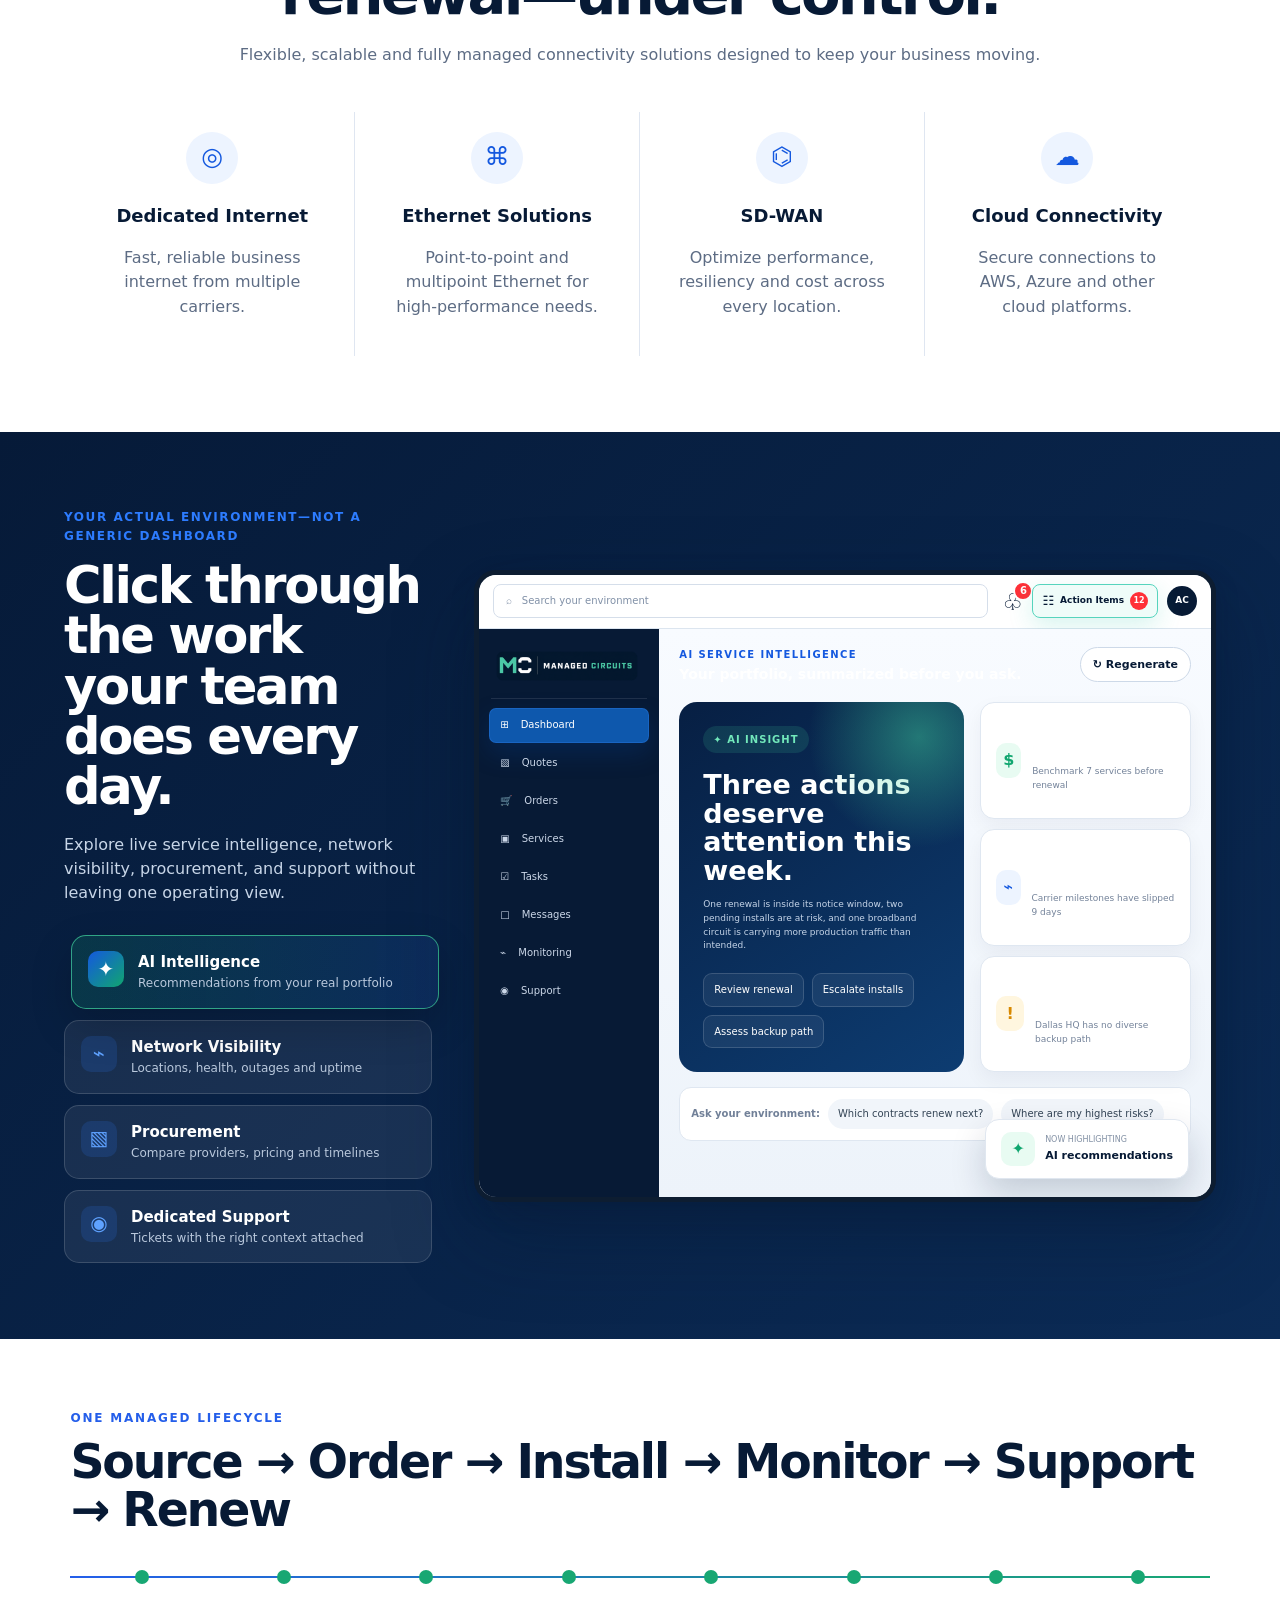
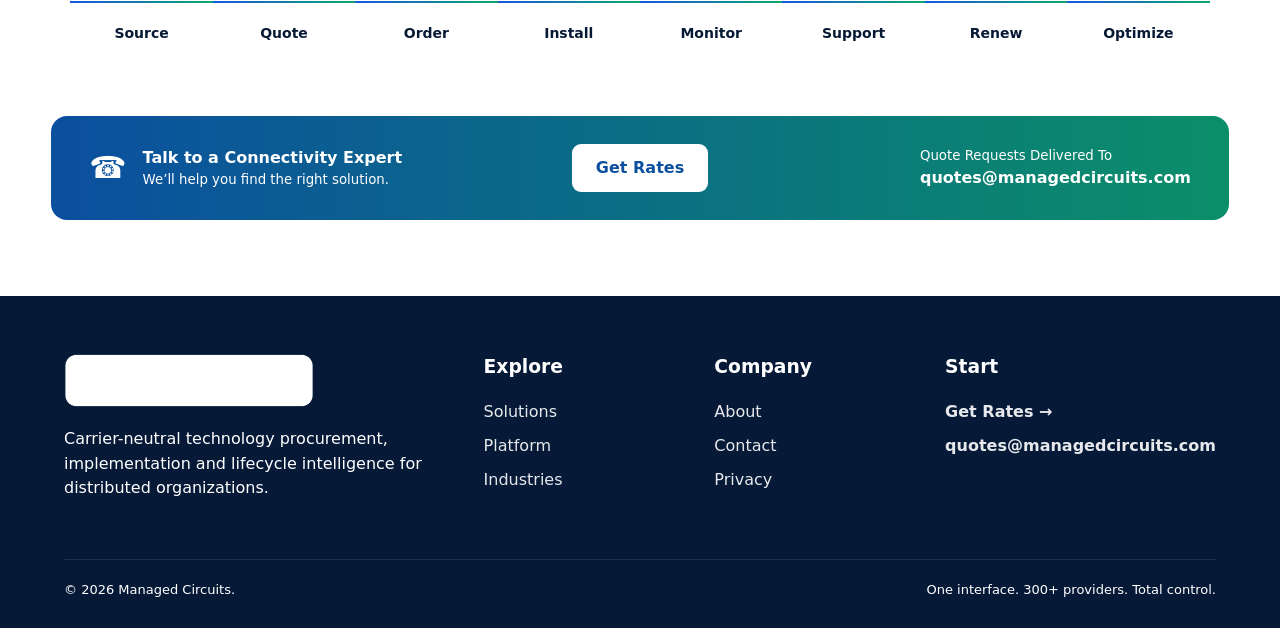
==== commit f667d8c1: "Move quotes email into footer contact section" ====
--- a/index.html
+++ b/index.html
@@ -92,4 +92,5 @@
 <section class="rate-step" data-step="4"><span class="step-kicker">Step 4 of 5</span><h3>How can we reach you?</h3><div class="field-grid"><label>First name<input name="First Name" required></label><label>Last name<input name="Last Name" required></label><label>Business email<input type="email" name="Email" required></label><label>Phone<input type="tel" name="Phone" required></label><label>Company<input name="Company" required></label><label>Website<input name="Website" placeholder="company.com"></label></div></section>
 <section class="rate-step" data-step="5"><span class="step-kicker">Step 5 of 5</span><h3>Review your request</h3><div class="review-card" data-review></div><label class="consent"><input type="checkbox" required> <span>I confirm this information is accurate and may be used to prepare my quote.</span></label></section>
 <section class="rates-success" data-success hidden><div class="success-check">✓</div><h3>Request received.</h3><p>Your request has been routed to <strong>quotes@managedcircuits.com</strong>. Our team will follow up shortly.</p></section><div class="rates-actions"><button class="button button-ghost rates-back" type="button">Back</button><button class="button button-green rates-next" type="button">Next →</button><button class="button button-green rates-submit" type="submit" hidden>Submit Request</button></div><p class="form-note">Your information is used only to prepare and respond to this request.</p></form></aside>
-<footer class="site-footer"><div><img class="footer-logo" src="/assets/images/logo.png" alt="Managed Circuits"><p>Carrier-neutral technology procurement, implementation and lifecycle intelligence for distributed organizations.</p></div><div><h3>Explore</h3><a href="/services/">Solutions</a><a href="/platform/">Platform</a><a href="/industries/">Industries</a></div><div><h3>Company</h3><a href="/about.html">About</a><a href="/contact.html">Contact</a><a href="/privacy.html">Privacy</a></div><div><h3>Start</h3><button class="text-link js-open-rates">Get Rates →</button></div><div class="footer-bottom"><span>© 2026 Managed Circuits.</span><span>One interface. 300+ providers. Total control.</span></div></footer><script src="/assets/js/site.js" defer></script></body></html>
+<footer class="site-footer"><div><img class="footer-logo" src="/assets/images/logo.png" alt="Managed Circuits"><p>Carrier-neutral technology procurement, implementation and lifecycle intelligence for distributed organizations.</p></div><div><h3>Explore</h3><a href="/services/">Solutions</a><a href="/platform/">Platform</a><a href="/industries/">Industries</a></div><div><h3>Company</h3><a href="/about.html">About</a><a href="/contact.html">Contact</a><a href="/privacy.html">Privacy</a></div><div><h3>Start</h3><button class="text-link js-open-rates">Get Rates →</button><a class="text-link" href="mailto:quotes@managedcircuits.com">quotes@managedcircuits.com</a></div><div class="footer-bottom"><span>© 2026 Managed Circuits.</span><span>One interface. 300+ providers. Total control.</span></div>
+</footer><script src="/assets/js/site.js" defer></script></body></html>
